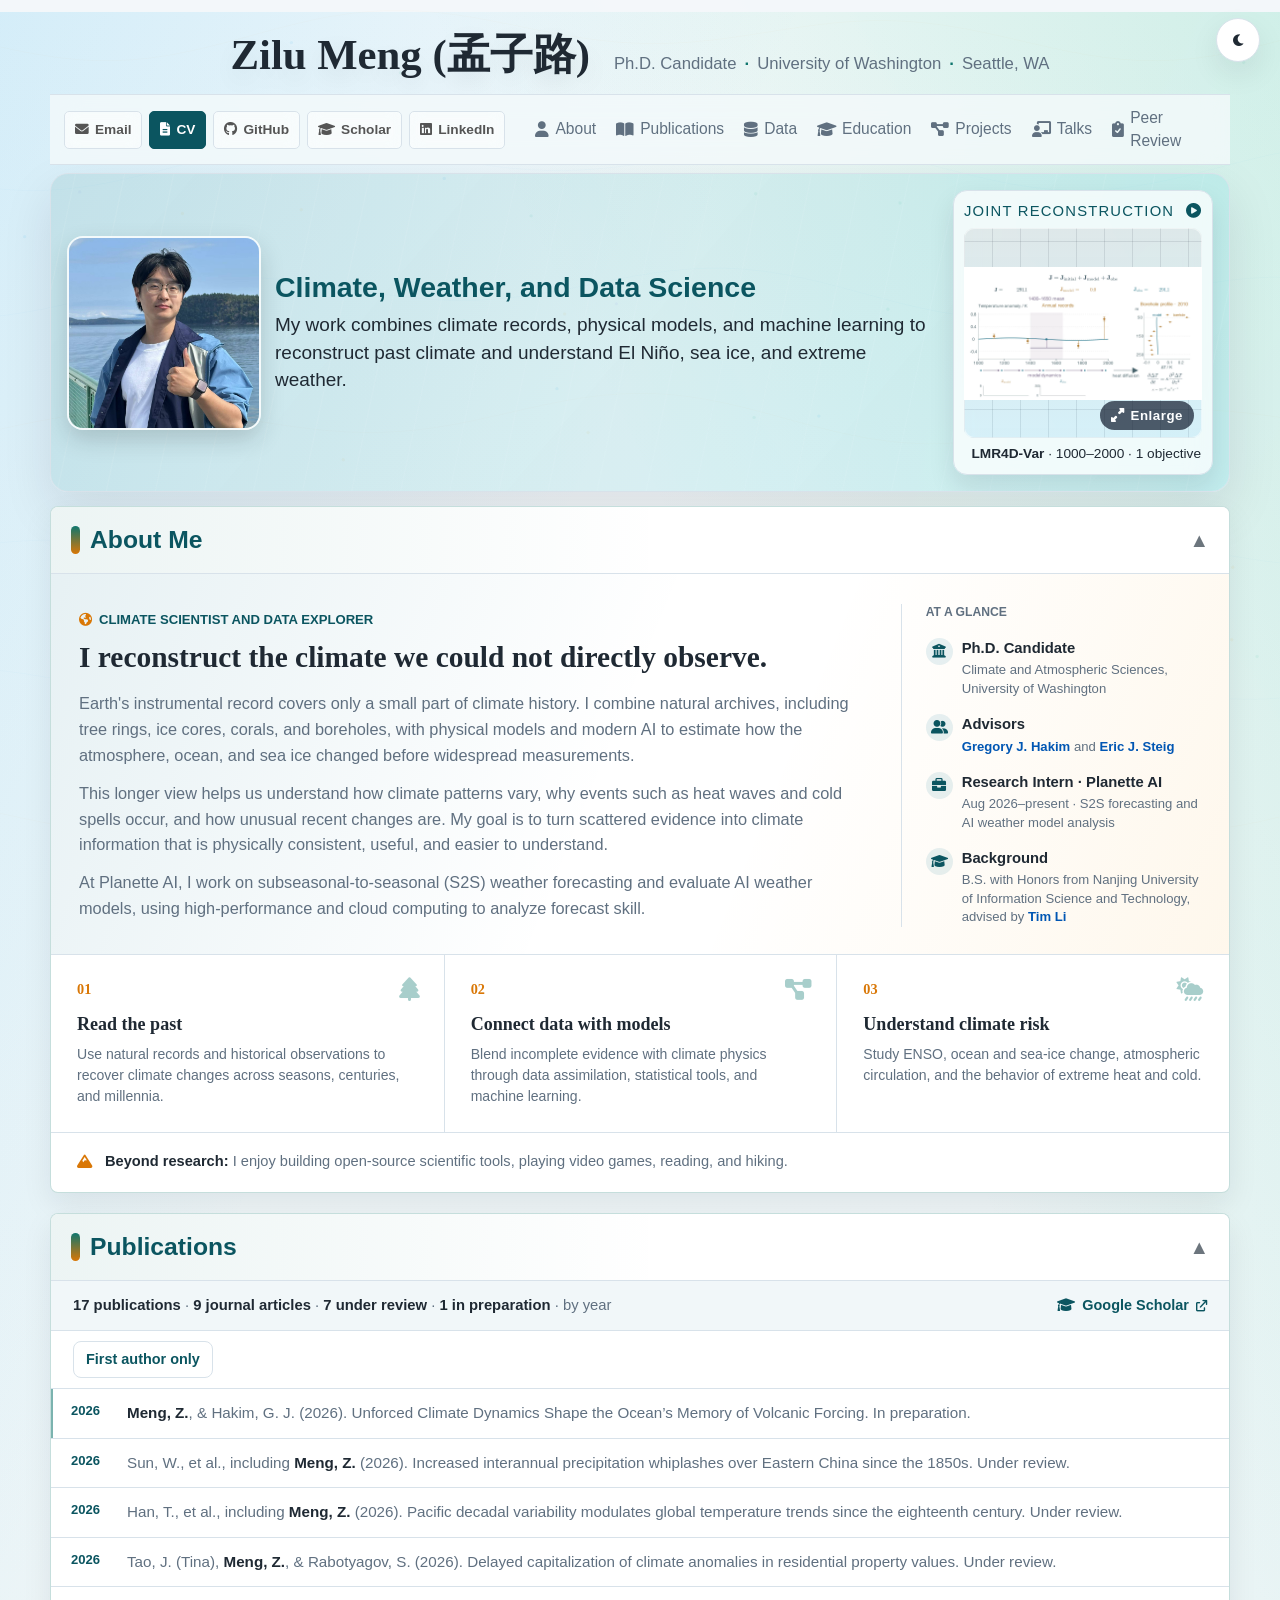
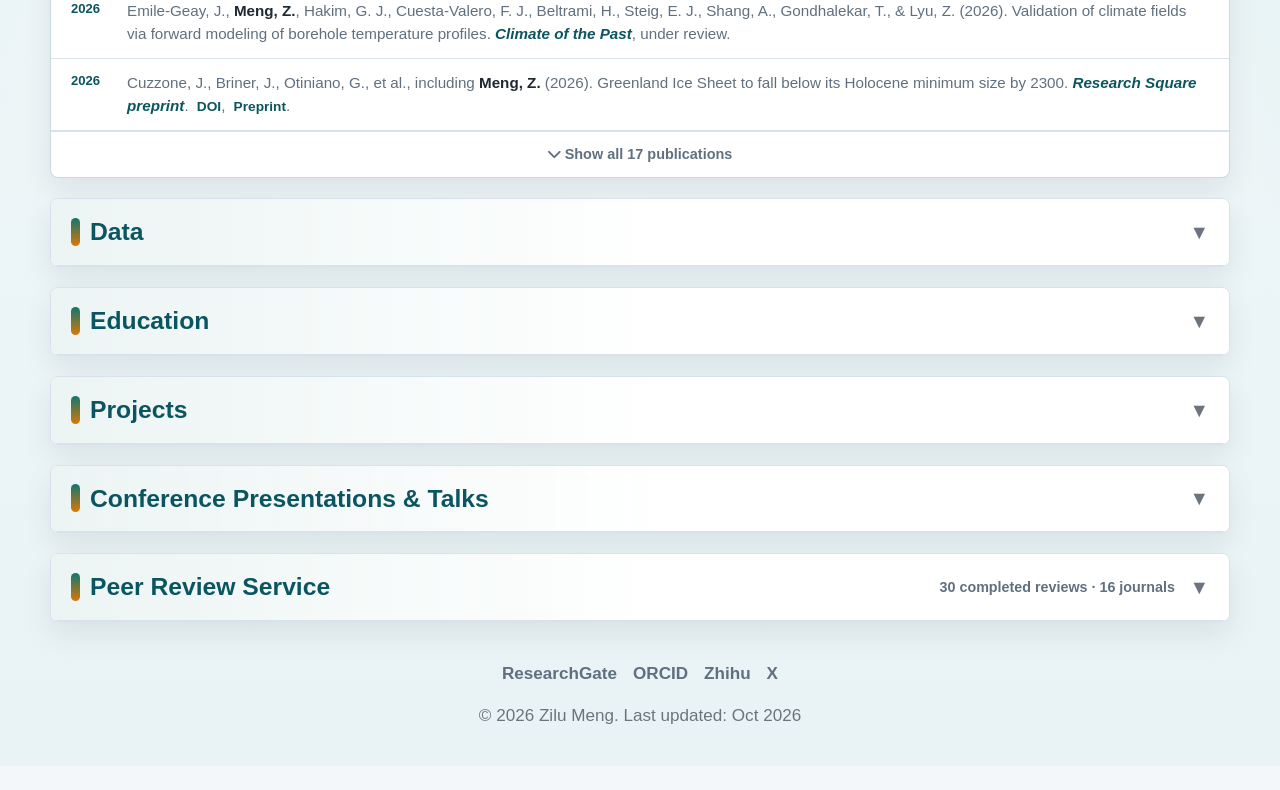
==== index.html @ d65781e4 "Add in-preparation ocean memory and volcanic forcing manuscript" ====
<!DOCTYPE html>
<html lang="en" data-page-node-id="V2KZTPH6d874dynOqmw6Ud">
<head data-page-node-id="Ha9L2BdqgZ7wy5o7xq7tH0">
    <meta charset="UTF-8" data-page-node-id="iaeqriwgFKsBRGsYHyKIXd">
    <meta name="viewport" content="width=device-width, initial-scale=1.0" data-page-node-id="jrIReNfMrRI62LTE4U1o1A">
    <meta id="theme-color" name="theme-color" content="#f3f7fa" data-page-node-id="QRQqtDiKyORQ4v78lxqILS">
    <title>Zilu Meng's Academic Page</title>

    <meta name="description" content="Zilu Meng is a PhD candidate in Climate and Atmospheric Sciences at the University of Washington. His research combines paleoclimate reconstruction, data assimilation, and machine learning to understand ENSO, sea ice, and extreme weather." data-page-node-id="osdu7Cz4sIMdeNFKntygy3">
    <link rel="canonical" href="https://zilum.github.io/" data-page-node-id="EJi84FYg37tNQ669ORExLB">
    <meta property="og:type" content="profile" data-page-node-id="33xuVCNS5uvL4eQyFmJrgT">
    <meta property="og:title" content="Zilu Meng (孟子路) — Climate, Weather, and Data Science" data-page-node-id="1tDIfxk7FUMzilwFTHA860">
    <meta property="og:description" content="PhD candidate at the University of Washington reconstructing past climate with data assimilation and machine learning." data-page-node-id="YlxdSZAeFBqewVpMLz8AY9">
    <meta property="og:image" content="https://zilum.github.io/new_fig.jpg" data-page-node-id="CLnY2XGxioWn0PFmJkWlyB">
    <meta property="og:url" content="https://zilum.github.io/" data-page-node-id="e0K63l0h9A4OYSzj2ggSmA">
    <meta name="twitter:card" content="summary_large_image" data-page-node-id="qjI0AH7uWMQaEyXlMGTm9u">
    <link rel="icon" href="data:image/svg+xml,%3Csvg xmlns='http://www.w3.org/2000/svg' viewBox='0 0 64 64'%3E%3Crect width='64' height='64' rx='14' fill='%230f766e'/%3E%3Ctext x='32' y='42' font-family='Georgia,serif' font-size='28' font-weight='700' fill='%23ffffff' text-anchor='middle'%3EZM%3C/text%3E%3C/svg%3E" data-page-node-id="lLQQEnCln6dXeoAmCrTnhG">

    <!-- Font Awesome (ensure integrity hash is correct if using) -->
    <link rel="stylesheet"
          href="https://cdnjs.cloudflare.com/ajax/libs/font-awesome/6.0.0-beta3/css/all.min.css"
          integrity="sha512-Fo3rlrZj/k7ujTnHg4CGR2D7kSs0v4LLanw2qksYuRlEzO+tcaEPQogQ0KaoGN26/zrn20ImR1DfuLWnOo7aBA==" 
          crossorigin="anonymous" 
          referrerpolicy="no-referrer" data-page-node-id="Mppen21Eho6TpUurPFGT9g" />

    <!-- Google tag (gtag.js) -->
    <script async src="https://www.googletagmanager.com/gtag/js?id=G-VGE6Y107VX"></script>
    <script>
      window.dataLayer = window.dataLayer || [];
      function gtag(){dataLayer.push(arguments);}
      gtag('js', new Date());
      gtag('config', 'G-VGE6Y107VX');
    </script>
    <!-- End of Google tag -->

    <style>
        /* Basic Setup */
        body {
            /* font-family: 'Times New Roman', Times, serif; */ /* Classic academic look */
            font-family: var(--font-body);
            font-size: 19px;
            line-height: 1.45; /* Reduced line height for compactness */
            margin: 0;
            padding: 0;
            background-color: #f8f9fa;
            color: #343a40;
        }
        .container {
            max-width: 1140px; /* Increased container width */
            margin: 30px auto;
            padding: 20px;
        }

        /* Links */
        a {
            color: #0056b3;
            text-decoration: none;
            transition: color 0.2s ease-in-out;
        }
        a:hover {
            color: #007bff;
            text-decoration: underline;
        }

        /* Images */
        img {
            max-width: 100%;
            height: auto;
            border-radius: 8px;
            transition: transform 0.2s ease-in-out;
        }
        img:hover {
            transform: scale(1.02);
        }

        /* Headings */
        h1 {
            text-align: center;
            color: #333;
            margin-bottom: 5px;
            margin-top: 0px;
            /* Updated font-family */
            font-family: 'Times New Roman', KaiTi, '楷体', serif; /* Prioritize Times New Roman, then KaiTi/楷体 for CJK, fallback to serif */
            font-size: 2.5em; /* Increased font size */
            font-weight: bold;
        }
        h3 {
            margin-top: 0;
            color: #0056b3;
        }

        /* Top Navigation Links */
        .nav-links {
            display: flex;
            justify-content: center;
            align-items: center;
            flex-wrap: wrap;
            gap: 1.2em; /* Slightly reduced gap */
            padding: 15px 0;
            margin-bottom: 25px;
            border-bottom: 1px solid #eee;
        }
        .nav-links a {
            color: #555;
            transition: color 0.2s ease-in-out;
        }
         .nav-links a:hover {
            color: #0056b3;
            text-decoration: none;
        }
        .nav-links i {
            margin-right: 0.3em;
        }

        /* Sections and Cards */
        .section {
            background-color: #fff;
            padding: 20px;
            margin-bottom: 20px; /* Kept this spacing for section clarity */
            border-radius: 8px;
            box-shadow: 0 2px 5px rgba(0, 0, 0, 0.08);
        }

        /* Collapsible Details/Summary Styling */
        details {
            background-color: #fff;
            border-radius: 8px;
            box-shadow: 0 2px 5px rgba(0, 0, 0, 0.08);
            margin-bottom: 20px; /* Reduced spacing between details sections */
            border: 1px solid #e9ecef;
        }
        details summary {
            cursor: pointer;
            outline: none;
            padding: 15px 20px;
            font-size: 1.3em;
            font-weight: bold;
            color: #0056b3;
            transition: background-color 0.2s ease-in-out;
            border-bottom: 1px solid #e9ecef;
            list-style: none;
            position: relative;
        }
        details summary:hover {
            background-color: #f8f9fa;
        }
        details summary::-webkit-details-marker {
           display: none;
        }
        details summary::after {
            content: "▼";
            font-size: 0.8em;
            position: absolute;
            right: 20px;
            top: 50%;
            transform: translateY(-50%);
            color: #6c757d;
            transition: transform 0.2s ease-in-out;
        }
        details[open] summary {
             border-bottom: 1px solid #e9ecef;
        }
        details[open] summary::after {
            content: "▲";
            transform: translateY(-50%) rotate(0deg);
        }
        details > *:not(summary) {
             padding: 20px;
        }
         details > *:last-child {
             margin-bottom: 0;
             padding-bottom: 20px;
         }

        /* Specific Layouts */
        /* Publications/Projects List Styling */
        details ol, details ul {
            padding-left: 2em;
        }
        details li {
            margin-bottom: 0.8em; /* Reduced space between list items */
        }

        /* Responsive Adjustments */
        /* Mobile First - Small devices (phones, 600px and down) */
        @media (max-width: 600px) {
            body {
                font-size: 16px;
                line-height: 1.5;
            }
            .container {
                max-width: 95%;
                margin: 15px auto;
                padding: 10px;
            }
            h1 {
                font-size: 1.6em;
                margin-bottom: 10px;
            }
            .nav-links {
                gap: 0.8em;
                padding: 10px 0;
                margin-bottom: 15px;
            }
            .nav-links a {
                font-size: 0.9em;
                padding: 8px 12px;
                border-radius: 20px;
                background-color: rgba(0, 86, 179, 0.1);
                transition: all 0.2s ease-in-out;
            }
            .nav-links a:hover {
                background-color: rgba(0, 86, 179, 0.2);
                transform: translateY(-1px);
            }
            details summary {
                font-size: 1.1em;
                padding: 12px 15px;
            }
            details summary::after {
                right: 15px;
            }
            details > *:not(summary) {
                padding: 15px;
            }
            .section {
                padding: 15px;
                margin-bottom: 15px;
            }
            /* Mobile-friendly lists */
            details ol, details ul {
                padding-left: 1.2em;
            }
            details li {
                margin-bottom: 1em;
                line-height: 1.6;
            }
        }

        /* Tablet devices (601px to 768px) */
        @media (min-width: 601px) and (max-width: 768px) {
            .container {
                max-width: 90%;
                padding: 15px;
            }
            h1 {
                font-size: 1.72em;
                max-width: calc(100% - 70px);
                margin-left: auto;
                margin-right: auto;
            }
            details summary {
                font-size: 1.2em;
            }
        }

        /* Large tablets and small desktops (769px to 1024px) */
        @media (min-width: 769px) and (max-width: 1024px) {
            .container {
                max-width: 85%;
            }
            .about-me-content img {
                width: 240px;
                height: 240px;
            }
        }

        /* Touch device improvements */
        @media (hover: none) and (pointer: coarse) {
            details summary {
                padding: 18px 20px;
                font-size: 1.15em;
            }
            .nav-links a {
                padding: 12px 16px;
                min-height: 44px; /* Apple's recommended touch target size */
                display: flex;
                align-items: center;
                justify-content: center;
            }
        }

        /* High DPI displays */
        @media (-webkit-min-device-pixel-ratio: 2), (min-resolution: 192dpi) {
            img {
                image-rendering: -webkit-optimize-contrast;
                image-rendering: crisp-edges;
            }
        }

        :root {
            --bg: #f5f9fb;
            --bg-2: #e9f3f5;
            --surface: #ffffff;
            --surface-soft: rgba(255, 255, 255, 0.72);
            --text: #1f2933;
            --muted: #607080;
            --accent: #0f766e;
            --accent-2: #0b5560;
            --accent-warm: #d97706;
            --border: #d8e2ea;
            --shadow: 0 12px 30px rgba(15, 23, 42, 0.08);
            --shadow-soft: 0 20px 50px rgba(15, 23, 42, 0.1);
            --font-heading: "Iowan Old Style", "Palatino Linotype", Palatino, "Songti SC", STSong, Georgia, serif;
            --font-body: -apple-system, BlinkMacSystemFont, "Segoe UI", Roboto, "PingFang SC", "Microsoft YaHei", Helvetica, Arial, sans-serif;
        }

        html {
            background: #f3f7fa;
            color-scheme: light;
        }

        html.dark {
            background: #0f172a;
            color-scheme: dark;
        }

        body.dark {
            --bg: #0f172a;
            --bg-2: #1e293b;
            --surface: #111827;
            --surface-soft: rgba(17, 24, 39, 0.7);
            --text: #e2e8f0;
            --muted: #9ca3af;
            --accent: #34d399;
            --accent-2: #10b981;
            --accent-warm: #fbbf24;
            --border: #334155;
            --shadow: 0 12px 30px rgba(0, 0, 0, 0.35);
            --shadow-soft: 0 22px 60px rgba(0, 0, 0, 0.42);
        }

        body {
            color: var(--text);
            background:
                linear-gradient(115deg, rgba(14, 165, 233, 0.14), transparent 34%),
                linear-gradient(245deg, rgba(16, 185, 129, 0.16), transparent 36%),
                linear-gradient(180deg, var(--bg), var(--bg-2));
            min-height: 100vh;
        }

        body::before {
            content: "";
            position: fixed;
            inset: 0;
            pointer-events: none;
            z-index: 0;
            background:
                linear-gradient(120deg, transparent 0 35%, rgba(34, 211, 238, 0.12) 42%, transparent 50% 100%),
                linear-gradient(240deg, transparent 0 48%, rgba(245, 158, 11, 0.1) 54%, transparent 62% 100%);
            background-size: 180% 180%, 220% 220%;
            animation: auroraSweep 42s ease-in-out infinite alternate;
            mix-blend-mode: screen;
            opacity: 0.55;
        }

        .cursor-spotlight {
            display: none; /* dialed back: too many simultaneous motion effects */
            position: fixed;
            left: 0;
            top: 0;
            width: 360px;
            height: 360px;
            border-radius: 50%;
            pointer-events: none;
            z-index: 0;
            opacity: 0;
            transform: translate3d(-50%, -50%, 0);
            background:
                radial-gradient(circle, rgba(34, 211, 238, 0.22), rgba(16, 185, 129, 0.12) 32%, transparent 68%);
            filter: blur(4px);
            mix-blend-mode: screen;
            transition: opacity 0.25s ease;
        }

        .climate-canvas {
            position: fixed;
            inset: 0;
            width: 100%;
            height: 100%;
            pointer-events: none;
            z-index: 0;
            opacity: 0.16;
        }

        .container {
            position: relative;
            z-index: 1;
            max-width: 1180px;
            margin: 12px auto 24px;
            padding: 12px 20px 20px;
        }

        #progress-bar {
            position: fixed;
            top: 0;
            left: 0;
            height: 4px;
            width: 0;
            background: linear-gradient(90deg, var(--accent), #22d3ee);
            z-index: 9999;
            transition: width 0.08s linear;
        }

        .theme-toggle,
        .back-to-top {
            position: fixed;
            right: 20px;
            width: 44px;
            height: 44px;
            border-radius: 999px;
            border: 1px solid var(--border);
            background: var(--surface);
            color: var(--text);
            box-shadow: var(--shadow);
            cursor: pointer;
            z-index: 1200;
            transition: transform 0.18s ease, border-color 0.18s ease, background 0.18s ease;
        }

        .theme-toggle:hover,
        .back-to-top:hover {
            transform: translateY(-2px);
            border-color: rgba(15, 118, 110, 0.42);
        }

        .theme-toggle {
            top: 18px;
        }

        .back-to-top {
            bottom: 24px;
            opacity: 0;
            visibility: hidden;
            transform: translateY(8px);
            transition: opacity 0.2s ease, transform 0.2s ease, visibility 0.2s ease;
        }

        .back-to-top.visible {
            opacity: 1;
            visibility: visible;
            transform: translateY(0);
        }

        .hero {
            position: relative;
            overflow: hidden;
            background:
                linear-gradient(130deg, rgba(15, 118, 110, 0.11), rgba(34, 211, 238, 0.13)),
                repeating-linear-gradient(102deg, transparent 0 23px, rgba(255, 255, 255, 0.16) 24px, transparent 25px 48px);
            border: 1px solid var(--border);
            border-radius: 18px;
            box-shadow: var(--shadow-soft);
            padding: 16px;
            margin: 8px 0 14px;
            display: grid;
            grid-template-columns: 190px minmax(0, 1fr) 260px;
            gap: 18px;
            align-items: center;
        }

        .hero::before {
            display: none; /* dialed back: redundant with climate-canvas contour lines */
            content: "";
            position: absolute;
            inset: -30% -10%;
            background:
                repeating-linear-gradient(8deg, transparent 0 34px, rgba(15, 118, 110, 0.1) 35px, transparent 37px 70px),
                repeating-linear-gradient(96deg, transparent 0 38px, rgba(245, 158, 11, 0.12) 39px, transparent 41px 82px);
            transform: translateX(-18px);
            animation: climateFieldDrift 18s linear infinite;
            z-index: -1;
        }

        .hero::after {
            display: none; /* dialed back: repeating light-sweep was distracting */
            content: "";
            position: absolute;
            inset: 0;
            background: linear-gradient(115deg, transparent 0 42%, rgba(255, 255, 255, 0.26) 48%, transparent 56% 100%);
            transform: translateX(-120%);
            animation: heroScan 8s ease-in-out infinite;
            pointer-events: none;
        }

        .data-rain {
            position: absolute;
            inset: 0;
            pointer-events: none;
            overflow: hidden;
            z-index: 0;
        }

        .data-rain span {
            position: absolute;
            left: var(--x);
            top: 105%;
            color: rgba(34, 211, 238, 0.34);
            font-family: "Courier New", monospace;
            font-size: 0.72em;
            letter-spacing: 0.08em;
            transform: rotate(-16deg);
            animation: dataRise var(--speed) linear infinite;
            animation-delay: var(--delay);
            white-space: nowrap;
        }

        body.dark .data-rain span {
            color: rgba(52, 211, 153, 0.3);
        }

        .hero > img,
        .hero > div:not(.data-rain),
        .hero > aside {
            position: relative;
            z-index: 1;
        }

        .hero-photo {
            width: 190px;
            height: 190px;
            border-radius: 16px;
            object-fit: cover;
            border: 2px solid rgba(255, 255, 255, 0.8);
            box-shadow: 0 10px 24px rgba(0, 0, 0, 0.16);
        }

        .hero h2 {
            margin: 0 0 7px;
            color: var(--accent-2);
            font-size: 1.5em;
            line-height: 1.15;
        }

        .hero p {
            margin: 0;
            color: var(--text);
        }

        .identity-strip {
            display: flex;
            justify-content: center;
            align-items: center;
            flex-wrap: wrap;
            gap: 8px;
            margin: 4px 0 8px;
            color: var(--muted);
            font-size: 0.88em;
        }

        .identity-strip span {
            display: inline-flex;
            align-items: center;
            gap: 8px;
        }

        .identity-strip span + span::before {
            content: "·";
            color: var(--accent);
            font-weight: 700;
        }

        .field-panel {
            box-sizing: border-box;
            width: 100%;
            border: 1px solid var(--border);
            border-radius: 14px;
            background: rgba(255, 255, 255, 0.74);
            box-shadow: 0 12px 26px rgba(15, 23, 42, 0.1);
            padding: 10px;
            backdrop-filter: blur(12px);
            transform-style: preserve-3d;
            transition: transform 0.22s ease, box-shadow 0.22s ease, border-color 0.22s ease;
        }

        .field-panel:hover {
            transform: translateY(-4px);
            border-color: rgba(34, 211, 238, 0.42);
            box-shadow: 0 22px 44px rgba(15, 23, 42, 0.18);
        }

        body.dark .field-panel {
            background: rgba(17, 24, 39, 0.76);
        }

        .field-title {
            display: flex;
            justify-content: space-between;
            align-items: center;
            color: var(--accent-2);
            font-size: 0.78em;
            letter-spacing: 0.08em;
            text-transform: uppercase;
            margin-bottom: 6px;
        }

        .field-map {
            position: relative;
            height: 210px;
            overflow: hidden;
            border-radius: 10px;
            background:
                linear-gradient(180deg, rgba(15, 23, 42, 0.08), rgba(14, 165, 233, 0.12)),
                repeating-linear-gradient(0deg, rgba(15, 23, 42, 0.1) 0 1px, transparent 1px 28px),
                repeating-linear-gradient(90deg, rgba(15, 23, 42, 0.1) 0 1px, transparent 1px 28px);
            display: grid;
            place-items: center;
            box-shadow: inset 0 0 0 1px rgba(255, 255, 255, 0.5);
        }

        .temperature-chart,
        .field-video {
            width: 100%;
            height: 100%;
            display: block;
            object-fit: contain;
        }

        .temperature-chart:hover {
            transform: none;
        }

        .field-video:hover {
            transform: none;
        }

        .field-video {
            cursor: zoom-in;
        }

        .field-expand {
            position: absolute;
            right: 8px;
            bottom: 8px;
            display: inline-flex;
            align-items: center;
            gap: 6px;
            padding: 5px 11px;
            border: 0;
            border-radius: 999px;
            background: rgba(15, 23, 42, 0.74);
            color: #fff;
            font: inherit;
            font-size: 0.7em;
            font-weight: 700;
            letter-spacing: 0.04em;
            cursor: pointer;
            opacity: 0.94;
            transition: background 0.18s ease, transform 0.18s ease;
        }

        .field-expand:hover {
            background: var(--accent-2);
            transform: translateY(-1px);
        }

        .video-modal {
            position: fixed;
            inset: 0;
            z-index: 10000;
            display: flex;
            align-items: center;
            justify-content: center;
            padding: clamp(12px, 3vw, 28px);
        }

        .video-modal[hidden] {
            display: none;
        }

        .video-modal-backdrop {
            position: absolute;
            inset: 0;
            background: rgba(15, 23, 42, 0.78);
            backdrop-filter: blur(5px);
        }

        .video-modal-frame {
            position: relative;
            z-index: 1;
            width: min(94vw, 1040px);
        }

        .video-modal-player {
            display: block;
            width: 100%;
            height: auto;
            max-height: 78vh;
            border-radius: 14px;
            background: #000;
            box-shadow: 0 30px 70px rgba(0, 0, 0, 0.5);
        }

        .video-modal-caption {
            margin: 12px 0 0 !important;
            color: #e5e7eb;
            font-size: 0.82em;
            text-align: center;
        }

        .video-modal-caption strong {
            color: #fff;
        }

        .video-modal-close {
            position: absolute;
            top: -16px;
            right: -16px;
            width: 38px;
            height: 38px;
            display: inline-flex;
            align-items: center;
            justify-content: center;
            border: 0;
            border-radius: 50%;
            background: var(--accent-2);
            color: #fff;
            font-size: 1em;
            cursor: pointer;
            box-shadow: 0 10px 22px rgba(0, 0, 0, 0.35);
        }

        .video-modal-close:hover {
            background: var(--accent);
        }

        body.modal-open {
            overflow: hidden;
        }

        .field-caption {
            margin: 6px 1px 0 !important;
            text-align: right;
            font-size: 0.72em;
            color: var(--muted);
        }

        .field-caption strong {
            color: var(--text);
        }

        .tilt-ready {
            will-change: transform;
        }

        .section,
        details {
            background-color: var(--surface);
            border-color: var(--border);
            box-shadow: var(--shadow);
        }

        .section {
            border: 1px solid var(--border);
        }

        details summary,
        h3 {
            color: var(--accent-2);
        }

        details summary,
        details[open] summary {
            border-bottom-color: var(--border);
        }

        h1 {
            color: var(--text);
            font-family: var(--font-heading);
            font-size: 2.25em;
            font-weight: 600;
            letter-spacing: 0;
            text-shadow: 0 10px 24px rgba(15, 23, 42, 0.08);
        }

        details {
            overflow: hidden;
            transition: border-color 0.2s ease, box-shadow 0.2s ease;
        }

        details[open] {
            border-color: rgba(15, 118, 110, 0.24);
        }

        details summary {
            display: flex;
            align-items: center;
            gap: 10px;
            background:
                linear-gradient(90deg, rgba(15, 118, 110, 0.08), transparent 52%),
                var(--surface);
        }

        details summary::before {
            content: "";
            width: 9px;
            height: 28px;
            border-radius: 999px;
            background: linear-gradient(180deg, var(--accent), var(--accent-warm));
            flex: 0 0 auto;
        }

        details summary:hover {
            background:
                linear-gradient(90deg, rgba(15, 118, 110, 0.12), transparent 58%),
                var(--surface);
        }

        body.dark h1 {
            color: #e5e7eb;
        }

        body.dark .nav-links {
            border-bottom-color: var(--border);
        }

        body.dark .nav-links a {
            color: #d1d5db;
        }

        body.dark .nav-links a:hover {
            color: var(--accent);
        }

        .nav-links {
            gap: 7px;
            padding: 2px 0 7px;
            border-bottom: 0;
        }

        .nav-links a {
            display: inline-flex;
            align-items: center;
            justify-content: center;
            gap: 6px;
            width: auto;
            height: 36px;
            min-height: 36px;
            padding: 0 10px;
            border: 1px solid var(--border);
            border-radius: 5px;
            background: rgba(255, 255, 255, 0.42);
            backdrop-filter: blur(8px);
            font-size: 0.72em;
            font-weight: 800;
        }

        .nav-links i {
            margin: 0;
        }

        .nav-links .cv-link {
            color: #fff;
            border-color: var(--accent-2);
            background: var(--accent-2);
        }

        .nav-links .cv-link:hover {
            color: #fff;
            border-color: var(--accent);
            background: var(--accent);
        }

        .nav-links a:hover {
            border-color: rgba(15, 118, 110, 0.24);
            background: rgba(255, 255, 255, 0.7);
            transform: translateY(-2px);
        }

        body.dark .nav-links a {
            background: rgba(17, 24, 39, 0.42);
        }

        body.dark .nav-links a:hover {
            background: rgba(17, 24, 39, 0.76);
        }

        body.dark .nav-links .cv-link,
        body.dark .nav-links .cv-link:hover {
            color: #07151b;
            background: var(--accent);
        }

        .footer-links {
            display: flex;
            justify-content: center;
            flex-wrap: wrap;
            gap: 6px 16px;
            margin-bottom: 8px;
        }

        .footer-links a {
            color: var(--muted);
            font-weight: 700;
        }

        .footer-links a:hover {
            color: var(--accent-2);
        }

        .section-nav {
            position: sticky;
            top: 0;
            z-index: 900;
            display: flex;
            justify-content: center;
            gap: 16px;
            flex-wrap: wrap;
            width: 100%;
            max-width: none;
            margin: 0 auto 8px;
            padding: 6px 0;
            border-top: 1px solid var(--border);
            border-bottom: 1px solid var(--border);
            background: rgba(243, 249, 250, 0.82);
            backdrop-filter: blur(14px);
        }

        body.dark .section-nav {
            background: rgba(17, 24, 39, 0.72);
        }

        .section-nav a {
            display: inline-flex;
            align-items: center;
            gap: 6px;
            padding: 5px 2px;
            border-radius: 0;
            color: var(--muted);
            font-size: 0.82em;
            text-decoration: none;
            transition: color 0.18s ease, background 0.18s ease, transform 0.18s ease;
        }

        .section-nav a:hover {
            color: var(--accent-2);
            background: transparent;
            text-decoration: none;
        }

        .profile-header {
            margin-bottom: 8px;
        }

        .profile-primary {
            display: flex;
            align-items: baseline;
            justify-content: center;
            gap: 24px;
            margin-bottom: 8px;
        }

        .profile-primary h1,
        .profile-primary .identity-strip {
            margin: 0;
        }

        .profile-primary h1 {
            white-space: nowrap;
        }

        .profile-actions {
            position: sticky;
            top: 0;
            z-index: 900;
            display: flex;
            align-items: center;
            justify-content: center;
            gap: 28px;
            width: 100%;
            box-sizing: border-box;
            padding: 7px 14px;
            border-top: 1px solid var(--border);
            border-bottom: 1px solid var(--border);
            background: rgba(243, 249, 250, 0.82);
            backdrop-filter: blur(14px);
        }

        body.dark .profile-actions {
            background: rgba(17, 24, 39, 0.82);
        }

        .profile-actions .nav-links {
            flex-wrap: nowrap;
            margin: 0;
            padding: 0;
        }

        .profile-actions .section-nav {
            position: static;
            width: auto;
            margin: 0;
            padding: 0;
            border: 0;
            background: transparent;
            backdrop-filter: none;
            flex-wrap: nowrap;
        }

        .publication-section {
            padding: 0 !important;
            border: 0;
            box-shadow: none;
            background: transparent;
        }

        .pub-overview {
            display: flex;
            align-items: center;
            justify-content: space-between;
            gap: 18px;
            padding: 14px 22px;
            border-bottom: 1px solid var(--border);
            background: rgba(14, 116, 144, 0.055);
        }

        .pub-overview p {
            margin: 0;
            color: var(--muted);
            font-size: 0.78em;
        }

        .pub-overview p strong {
            color: var(--text);
        }

        .pub-filter-bar {
            padding: 10px 22px;
            border-bottom: 1px solid var(--border);
        }

        .pub-author-filter {
            padding: 7px 12px;
            border: 1px solid var(--border);
            border-radius: 8px;
            background: transparent;
            color: var(--accent-2);
            font: inherit;
            font-size: 0.76em;
            font-weight: 700;
            cursor: pointer;
        }

        .pub-author-filter:hover,
        .pub-author-filter[aria-pressed="true"] {
            background: rgba(15, 118, 110, 0.1);
            border-color: var(--accent-2);
        }

        .pub-scholar-link {
            display: inline-flex;
            align-items: center;
            gap: 7px;
            flex: 0 0 auto;
            color: var(--accent-2);
            font-size: 0.76em;
            font-weight: 800;
            text-decoration: none;
            transition: color 0.18s ease, transform 0.18s ease;
        }

        .pub-scholar-link:hover {
            color: var(--accent);
            transform: translateY(-1px);
        }

        .pub-scholar-link .fa-arrow-up-right-from-square {
            font-size: 0.78em;
        }

        #publications ol {
            list-style: none;
            margin: 0;
            padding: 0;
        }

        #publications ol li {
            position: relative;
            margin: 0;
            padding: 13px 20px 13px 76px;
            border-bottom: 1px solid var(--border);
            color: var(--muted);
            font-size: 0.8em;
            line-height: 1.48;
            transition: background 0.18s ease, border-color 0.18s ease;
        }

        #publications ol li:last-child {
            border-bottom: 0;
        }

        #publications ol li:hover {
            background: linear-gradient(90deg, rgba(15, 118, 110, 0.07), transparent 72%);
        }

        #publications ol li::before {
            content: attr(data-year);
            position: absolute;
            left: 20px;
            top: 15px;
            color: var(--accent-2);
            font-size: 0.86em;
            font-weight: 800;
            line-height: 1;
        }

        #publications ol li.first-author {
            box-shadow: inset 2px 0 0 rgba(15, 118, 110, 0.55);
        }

        #publications ol li strong {
            color: var(--text);
        }

        #publications ol li em {
            color: var(--accent-2);
            font-weight: 700;
        }

        .pub-resource {
            display: inline;
            margin-left: 4px;
            padding: 0;
            border: 0;
            color: var(--accent-2);
            background: transparent;
            font-size: 0.9em;
            font-weight: 700;
            text-decoration: none;
        }

        .pub-resource:hover {
            text-decoration: underline;
        }

        .pub-video-card {
            display: flex;
            align-items: center;
            gap: 12px;
            margin: 9px 0 2px;
            padding: 10px 14px;
            border: 1px solid var(--border);
            border-radius: 12px;
            background: rgba(15, 118, 110, 0.06);
            color: var(--text);
            text-decoration: none;
            transition: background 0.18s ease, border-color 0.18s ease, transform 0.18s ease;
        }

        .pub-video-card:hover {
            background: rgba(15, 118, 110, 0.13);
            border-color: var(--accent-2);
            transform: translateY(-1px);
        }

        .pub-video-card .pub-video-icon {
            display: inline-flex;
            align-items: center;
            justify-content: center;
            flex: 0 0 auto;
            width: 30px;
            height: 30px;
            border-radius: 50%;
            background: var(--accent-2);
            color: #fff;
            font-size: 1.05em;
        }

        .pub-video-body {
            display: flex;
            flex-direction: column;
            gap: 3px;
            min-width: 0;
        }

        .pub-video-title {
            color: var(--accent-2);
            font-size: 0.88em;
            font-weight: 800;
        }

        .pub-video-desc {
            color: var(--muted);
            font-size: 0.8em;
            line-height: 1.42;
        }

        .pub-video-card .fa-arrow-up-right-from-square {
            margin-left: auto;
            flex: 0 0 auto;
            color: var(--muted);
            font-size: 0.8em;
        }

        .pub-article-card {
            display: flex;
            align-items: center;
            gap: 12px;
            margin: 9px 0 2px;
            padding: 10px 14px;
            border: 1px solid var(--border);
            border-radius: 12px;
            background: rgba(180, 97, 34, 0.06);
            color: var(--text);
            text-decoration: none;
            transition: background 0.18s ease, border-color 0.18s ease, transform 0.18s ease;
        }

        .pub-article-card:hover {
            background: rgba(180, 97, 34, 0.13);
            border-color: #b46122;
            transform: translateY(-1px);
        }

        .pub-article-card .pub-article-icon {
            display: inline-flex;
            align-items: center;
            justify-content: center;
            flex: 0 0 auto;
            width: 30px;
            height: 30px;
            border-radius: 50%;
            background: #b46122;
            color: #fff;
            font-size: 1.05em;
        }

        .pub-article-body {
            display: flex;
            flex-direction: column;
gap: 3px;
            min-width: 0;
        }

        .pub-article-title {
            color: #b46122;
            font-size: 0.88em;
            font-weight: 800;
        }

        .pub-article-desc {
            color: var(--muted);
            font-size: 0.8em;
            line-height: 1.42;
        }

        .pub-article-card .fa-arrow-up-right-from-square {
            margin-left: auto;
            flex: 0 0 auto;
            color: var(--muted);
            font-size: 0.8em;
        }

        .pub-toggle {
            display: block;
            width: 100%;
            padding: 12px 20px;
            border: 0;
            border-top: 1px solid var(--border);
            background: transparent;
            color: var(--muted);
            font: inherit;
            font-size: 0.76em;
            font-weight: 800;
            cursor: pointer;
        }

        .pub-toggle:hover {
            color: var(--accent-2);
            background: rgba(15, 118, 110, 0.045);
        }

        .hidden-pub {
            display: none;
        }

        .about-section {
            padding: 0 !important;
            border: 0;
            box-shadow: none;
            background: transparent;
        }

        .about-lead {
            display: grid;
            grid-template-columns: minmax(0, 1.45fr) minmax(260px, 0.55fr);
            gap: 30px;
            padding: 30px 28px 27px;
            background:
                linear-gradient(112deg, rgba(14, 116, 144, 0.1), transparent 48%),
                linear-gradient(292deg, rgba(245, 158, 11, 0.08), transparent 40%);
        }

        .about-kicker {
            display: inline-flex;
            align-items: center;
            gap: 7px;
            margin-bottom: 11px;
            color: var(--accent-2);
            font-size: 0.69em;
            font-weight: 900;
            text-transform: uppercase;
        }

        .about-kicker i {
            color: var(--accent-warm);
        }

        .about-headline {
            max-width: 760px;
            margin: 0 0 15px;
            color: var(--text);
            font-family: var(--font-heading);
            font-size: 1.55em;
            line-height: 1.22;
        }

        .about-story p {
            margin: 0 0 12px;
            color: var(--muted);
            font-size: 0.86em;
            line-height: 1.58;
        }

        .about-story p:last-child {
            margin-bottom: 0;
        }

        .about-current {
            display: grid;
            align-content: center;
            gap: 16px;
            padding-left: 24px;
            border-left: 1px solid var(--border);
        }

        .about-current-label {
            grid-column: 1 / -1;
            color: var(--muted);
            font-size: 0.64em;
            font-weight: 900;
            text-transform: uppercase;
        }

        .about-current-item {
            display: grid;
            grid-template-columns: 27px minmax(0, 1fr);
            gap: 9px;
            align-items: start;
        }

        .about-current-item > i {
            display: grid;
            place-items: center;
            width: 27px;
            height: 27px;
            border-radius: 50%;
            color: var(--accent-2);
            background: rgba(14, 116, 144, 0.1);
            font-size: 0.72em;
        }

        .about-current-item strong {
            display: block;
            margin-bottom: 2px;
            color: var(--text);
            font-size: 0.78em;
        }

        .about-current-item span {
            display: block;
            color: var(--muted);
            font-size: 0.69em;
            line-height: 1.4;
        }

        .about-current-item a {
            font-weight: 800;
        }

        .about-lens {
            display: grid;
            grid-template-columns: repeat(3, minmax(0, 1fr));
            border-top: 1px solid var(--border);
            border-bottom: 1px solid var(--border);
        }

        .about-lens-item {
            position: relative;
            padding: 24px 26px 25px;
        }

        .about-lens-item + .about-lens-item {
            border-left: 1px solid var(--border);
        }

        .about-lens-number {
            display: block;
            margin-bottom: 12px;
            color: var(--accent-warm);
            font-family: var(--font-heading);
            font-size: 0.75em;
            font-weight: 900;
        }

        .about-lens-item i {
            position: absolute;
            top: 23px;
            right: 24px;
            color: color-mix(in srgb, var(--accent) 36%, transparent);
            font-size: 1.25em;
        }

        .about-lens-item strong {
            display: block;
            margin-bottom: 7px;
            color: var(--text);
            font-family: var(--font-heading);
            font-size: 0.95em;
        }

        .about-lens-item p {
            margin: 0;
            color: var(--muted);
            font-size: 0.74em;
            line-height: 1.48;
        }

        .about-personal {
            display: flex;
            gap: 13px;
            align-items: center;
            padding: 18px 26px 20px;
            color: var(--muted);
            font-size: 0.77em;
        }

        .about-personal i {
            color: var(--accent-warm);
            font-size: 1.05em;
        }

        .about-personal strong {
            color: var(--text);
        }

        .about-personal p {
            margin: 0;
        }

        .education-section {
            padding: 0 !important;
            border: 0;
            box-shadow: none;
            background: transparent;
        }

        .education-intro {
            display: flex;
            justify-content: space-between;
            gap: 24px;
            align-items: center;
            padding: 24px 26px;
            border-bottom: 1px solid var(--border);
            background:
                linear-gradient(105deg, rgba(75, 46, 131, 0.1), transparent 48%),
                linear-gradient(285deg, rgba(14, 116, 144, 0.08), transparent 42%);
        }

        .education-intro h3 {
            margin: 0 0 5px;
            color: var(--text);
            font-size: 1.18em;
        }

        .education-intro p {
            max-width: 690px;
            margin: 0;
            color: var(--muted);
            font-size: 0.84em;
        }

        .education-range {
            flex: 0 0 auto;
            display: inline-flex;
            align-items: center;
            gap: 8px;
            color: var(--accent-2);
            font-family: var(--font-heading);
            font-size: 0.88em;
            font-weight: 800;
            white-space: nowrap;
        }

        .education-range i {
            color: var(--accent-warm);
        }

        .education-timeline {
            padding: 8px 26px 20px;
        }

        .education-entry {
            --school-color: #4b2e83;
            --school-accent: #b7a57a;
            position: relative;
            display: grid;
            grid-template-columns: 112px minmax(0, 1fr);
            gap: 26px;
            padding: 25px 0 30px;
        }

        .education-entry + .education-entry {
            border-top: 1px solid var(--border);
        }

        .education-entry.nuist {
            --school-color: #075985;
            --school-accent: #14b8a6;
        }

        .education-rail {
            position: relative;
            display: flex;
            flex-direction: column;
            align-items: center;
            gap: 10px;
        }

        .education-entry:not(:last-child) .education-rail::after {
            content: "";
            position: absolute;
            top: 86px;
            bottom: -41px;
            left: 50%;
            width: 2px;
            background: linear-gradient(var(--school-color), var(--school-accent), transparent);
            transform: translateX(-50%);
        }

        .education-mark {
            position: relative;
            z-index: 1;
            display: grid;
            place-items: center;
            width: 74px;
            height: 74px;
            border: 2px solid color-mix(in srgb, var(--school-accent) 58%, #fff);
            border-radius: 8px;
            color: #fff;
            background: var(--school-color);
            box-shadow: 0 10px 22px color-mix(in srgb, var(--school-color) 24%, transparent);
            font-family: var(--font-heading);
            font-size: 2em;
            font-weight: 900;
            letter-spacing: 0;
        }

        .education-entry.nuist .education-mark {
            font-family: Tahoma, Geneva, Verdana, sans-serif;
            font-size: 0.78em;
        }

        .education-period {
            color: var(--muted);
            font-size: 0.69em;
            font-weight: 800;
            line-height: 1.35;
            text-align: center;
        }

        .education-body {
            min-width: 0;
        }

        .education-heading {
            display: flex;
            justify-content: space-between;
            gap: 18px;
            align-items: flex-start;
            margin-bottom: 18px;
        }

        .education-degree {
            margin: 0 0 5px;
            color: var(--text);
            font-family: var(--font-heading);
            font-size: 1.18em;
            line-height: 1.25;
        }

        .education-institution {
            margin: 0 0 6px;
            color: var(--school-color);
            font-size: 0.88em;
            font-weight: 800;
        }

        body.dark .education-institution {
            color: color-mix(in srgb, var(--school-accent) 72%, #fff);
        }

        .education-location {
            margin: 0;
            color: var(--muted);
            font-size: 0.73em;
        }

        .education-location i {
            width: 16px;
            color: var(--school-accent);
        }

        .education-status {
            flex: 0 0 auto;
            display: inline-flex;
            align-items: center;
            gap: 6px;
            padding: 6px 9px;
            border-radius: 999px;
            color: var(--school-color);
            background: color-mix(in srgb, var(--school-color) 9%, transparent);
            font-size: 0.69em;
            font-weight: 900;
        }

        body.dark .education-status {
            color: color-mix(in srgb, var(--school-accent) 76%, #fff);
        }

        .education-details {
            display: grid;
            grid-template-columns: repeat(2, minmax(0, 1fr));
            gap: 15px 26px;
        }

        .education-detail {
            display: grid;
            grid-template-columns: 24px minmax(0, 1fr);
            gap: 9px;
            align-items: start;
            padding-top: 12px;
            border-top: 1px solid var(--border);
        }

        .education-detail.wide {
            grid-column: 1 / -1;
        }

        .education-detail > i {
            padding-top: 3px;
            color: var(--school-accent);
            font-size: 0.88em;
            text-align: center;
        }

        .education-detail-label {
            display: block;
            margin-bottom: 4px;
            color: var(--muted);
            font-size: 0.64em;
            font-weight: 900;
            text-transform: uppercase;
        }

        .education-detail p {
            margin: 0;
            color: var(--text);
            font-size: 0.78em;
            line-height: 1.45;
        }

        .education-detail a {
            font-weight: 800;
        }

        .education-rank {
            display: inline-flex;
            align-items: center;
            gap: 5px;
            margin-left: 7px;
            padding: 3px 7px;
            border-radius: 999px;
            color: var(--school-color);
            background: color-mix(in srgb, var(--school-accent) 16%, transparent);
            font-size: 0.82em;
            font-weight: 900;
            white-space: nowrap;
        }

        body.dark .education-rank {
            color: color-mix(in srgb, var(--school-accent) 76%, #fff);
        }

        .education-actions {
            display: inline-flex;
            flex-wrap: wrap;
            gap: 7px;
            margin-left: 7px;
        }

        .education-actions a {
            display: inline-flex;
            align-items: center;
            gap: 5px;
            padding: 4px 7px;
            border: 1px solid var(--border);
            border-radius: 6px;
            background: var(--surface);
            font-size: 0.86em;
        }

        .education-actions a:hover {
            border-color: var(--school-accent);
            text-decoration: none;
            transform: translateY(-1px);
        }

        .talks-section {
            padding: 0 !important;
            border: 0;
            box-shadow: none;
            background: transparent;
        }

        .talks-intro {
            display: flex;
            justify-content: space-between;
            gap: 24px;
            align-items: center;
            padding: 24px 26px;
            border-bottom: 1px solid var(--border);
            background:
                linear-gradient(105deg, rgba(14, 116, 144, 0.1), transparent 48%),
                linear-gradient(285deg, rgba(245, 158, 11, 0.08), transparent 42%);
        }

        .talks-intro h3 {
            margin: 0 0 5px;
            color: var(--text);
            font-size: 1.18em;
        }

        .talks-intro p {
            max-width: 650px;
            margin: 0;
            color: var(--muted);
            font-size: 0.84em;
        }

        .talks-count {
            flex: 0 0 auto;
            display: flex;
            align-items: baseline;
            gap: 7px;
            color: var(--muted);
            font-size: 0.72em;
            font-weight: 700;
        }

        .talks-count strong {
            color: var(--accent-2);
            font-family: var(--font-heading);
            font-size: 3.4em;
            line-height: 0.8;
        }

        .talk-legend {
            display: flex;
            flex-wrap: wrap;
            gap: 8px;
            padding: 15px 26px;
            border-bottom: 1px solid var(--border);
        }

        .talk-legend span,
        .talk-type {
            display: inline-flex;
            align-items: center;
            gap: 6px;
            border-radius: 999px;
            font-size: 0.7em;
            font-weight: 800;
        }

        .talk-legend span {
            padding: 6px 10px;
            color: var(--muted);
            background: rgba(148, 163, 184, 0.1);
        }

        .talk-legend i {
            color: var(--talk-color);
        }

        .talk-timeline {
            padding: 12px 26px 27px;
        }

        .talk-year-group {
            display: grid;
            grid-template-columns: 82px minmax(0, 1fr);
            gap: 20px;
            position: relative;
            padding-top: 18px;
        }

        .talk-year {
            position: sticky;
            top: 92px;
            align-self: start;
            z-index: 2;
            padding: 7px 0;
            color: var(--accent-2);
            font-family: var(--font-heading);
            font-size: 1.35em;
            font-weight: 800;
            letter-spacing: 0;
        }

        .talk-year-events {
            position: relative;
            display: grid;
            gap: 0;
            padding-left: 28px;
        }

        .talk-year-events::before {
            content: "";
            position: absolute;
            top: 12px;
            bottom: -18px;
            left: 6px;
            width: 2px;
            background: linear-gradient(var(--accent), rgba(148, 163, 184, 0.15));
        }

        .talk-year-group:last-child .talk-year-events::before {
            bottom: 16px;
        }

        .talk-event {
            --talk-color: #0f766e;
            position: relative;
            display: grid;
            grid-template-columns: 62px minmax(0, 1fr);
            gap: 18px;
            padding: 13px 0 17px;
            border-bottom: 1px solid var(--border);
        }

        .talk-event:last-child {
            border-bottom: 0;
        }

        .talk-event::before {
            content: "";
            position: absolute;
            top: 22px;
            left: -27px;
            width: 10px;
            height: 10px;
            border: 3px solid var(--surface);
            border-radius: 50%;
            background: var(--talk-color);
            box-shadow: 0 0 0 3px color-mix(in srgb, var(--talk-color) 22%, transparent);
            transition: transform 0.2s ease, box-shadow 0.2s ease;
        }

        .talk-event:hover::before {
            transform: scale(1.25);
            box-shadow: 0 0 0 7px color-mix(in srgb, var(--talk-color) 16%, transparent);
        }

        .talk-event.invited {
            --talk-color: #0f766e;
        }

        .talk-event.oral {
            --talk-color: #d97706;
        }

        .talk-event.poster {
            --talk-color: #0284c7;
        }

        .talk-event.seminar {
            --talk-color: #7c3aed;
        }

        .talk-event.host {
            --talk-color: #059669;
        }

        .talk-month {
            padding-top: 3px;
            color: var(--talk-color);
            font-size: 0.75em;
            font-weight: 900;
            text-transform: uppercase;
        }

        .talk-content {
            min-width: 0;
        }

        .talk-heading {
            display: flex;
            flex-wrap: wrap;
            gap: 8px 10px;
            align-items: center;
            margin-bottom: 4px;
        }

        .talk-heading strong {
            color: var(--text);
            font-size: 0.94em;
            line-height: 1.3;
        }

        .talk-type {
            padding: 4px 8px;
            color: var(--talk-color);
            background: color-mix(in srgb, var(--talk-color) 10%, transparent);
        }

        .talk-location {
            margin: 0 0 7px;
            color: var(--muted);
            font-size: 0.72em;
        }

        .talk-location i {
            width: 15px;
            color: var(--talk-color);
        }

        .talk-title {
            margin: 0;
            color: var(--text);
            font-family: var(--font-heading);
            font-size: 0.91em;
            font-style: italic;
            line-height: 1.38;
        }

        .talk-preview {
            position: relative;
            display: block;
            box-sizing: border-box;
            width: min(100%, 310px);
            margin-top: 13px;
            overflow: hidden;
            border: 1px solid var(--border);
            border-radius: 6px;
            background: var(--surface);
            box-shadow: 0 10px 24px rgba(15, 23, 42, 0.13);
        }

        .talk-preview img {
            display: block;
            width: 100%;
            aspect-ratio: 16 / 9;
            border-radius: 0;
            object-fit: cover;
            transform: none;
            transition: transform 0.3s ease, filter 0.3s ease;
        }

        .talk-preview span {
            position: absolute;
            right: 9px;
            bottom: 9px;
            display: inline-flex;
            align-items: center;
            gap: 6px;
            padding: 6px 9px;
            border-radius: 5px;
            color: #fff;
            background: rgba(7, 18, 30, 0.78);
            font-size: 0.68em;
            font-weight: 800;
            backdrop-filter: blur(8px);
        }

        .talk-preview:hover {
            text-decoration: none;
        }

        .talk-preview:hover img {
            transform: scale(1.015);
            filter: saturate(1.05);
        }

        .talk-actions {
            display: flex;
            flex-wrap: wrap;
            gap: 7px;
            margin-top: 9px;
        }

        .talk-actions a {
            display: inline-flex;
            align-items: center;
            gap: 5px;
            padding: 5px 8px;
            border: 1px solid var(--border);
            border-radius: 6px;
            color: var(--accent-2);
            background: var(--surface);
            font-size: 0.68em;
            font-weight: 800;
        }

        .talk-actions a:hover {
            border-color: var(--accent);
            text-decoration: none;
            transform: translateY(-1px);
        }

        .peer-review summary .review-total {
            margin-left: auto;
            margin-right: 34px;
            color: var(--muted);
            font-size: 0.58em;
            font-weight: 700;
            letter-spacing: 0;
        }

        .peer-review-section {
            padding: 0 !important;
            border: 0;
            box-shadow: none;
            background: transparent;
        }

        .review-intro {
            display: grid;
            grid-template-columns: auto 1fr;
            gap: 18px;
            align-items: center;
            padding: 24px 26px 18px;
        }

        .review-intro .review-number {
            font-family: var(--font-heading);
            font-size: 3.5em;
            line-height: 0.9;
            color: var(--accent-2);
        }

        .review-intro strong {
            display: block;
            color: var(--text);
            font-size: 1.05em;
            margin-bottom: 4px;
        }

        .review-intro p {
            margin: 0;
            color: var(--muted);
            font-size: 0.9em;
        }

        .journal-shelf {
            position: relative;
            display: grid;
            grid-template-columns: repeat(6, minmax(0, 1fr));
            gap: 17px;
            align-items: end;
            padding: 28px 26px 36px;
            overflow: hidden;
            perspective: 900px;
            background:
                linear-gradient(180deg, rgba(14, 116, 144, 0.04), rgba(15, 118, 110, 0.1)),
                repeating-linear-gradient(0deg, transparent 0 31px, rgba(14, 116, 144, 0.05) 32px);
        }

        .journal-shelf::after {
            content: "";
            position: absolute;
            right: 18px;
            bottom: 20px;
            left: 18px;
            height: 10px;
            border-radius: 3px;
            background: linear-gradient(90deg, #0f766e, #22d3ee 46%, #f59e0b);
            box-shadow: 0 10px 22px rgba(15, 23, 42, 0.2);
        }

        .journal-cover {
            --tilt: 0deg;
            position: relative;
            z-index: 1;
            display: block;
            aspect-ratio: 0.76;
            overflow: hidden;
            border: 1px solid rgba(255, 255, 255, 0.72);
            border-radius: 5px;
            background: #e2e8f0;
            box-shadow: 0 14px 28px rgba(15, 23, 42, 0.2);
            transform: rotate(var(--tilt));
            transform-origin: center bottom;
            animation: coverFloat 5.6s ease-in-out infinite;
            animation-delay: var(--delay, 0s);
            transition: transform 0.28s ease, box-shadow 0.28s ease;
        }

        .journal-cover:hover {
            z-index: 3;
            text-decoration: none;
            transform: rotate(0deg) translateY(-12px) scale(1.055);
            box-shadow: 0 24px 42px rgba(15, 23, 42, 0.32);
        }

        .journal-cover img {
            width: 100%;
            height: 100%;
            display: block;
            border-radius: 0;
            object-fit: cover;
            transition: transform 0.35s ease, filter 0.35s ease;
        }

        .journal-cover:hover img {
            transform: scale(1.035);
            filter: saturate(1.08);
        }

        .journal-cover::after {
            content: "";
            position: absolute;
            inset: -45% -80%;
            background: linear-gradient(105deg, transparent 42%, rgba(255, 255, 255, 0.46) 49%, transparent 56%);
            transform: translateX(-40%);
            transition: transform 0.65s ease;
            pointer-events: none;
        }

        .journal-cover:hover::after {
            transform: translateX(38%);
        }

        .cover-count {
            position: absolute;
            z-index: 2;
            top: 8px;
            right: 8px;
            display: grid;
            place-items: center;
            min-width: 28px;
            height: 28px;
            padding: 0 7px;
            border-radius: 999px;
            background: rgba(7, 18, 30, 0.82);
            color: #fff;
            font-size: 0.72em;
            font-weight: 800;
            backdrop-filter: blur(8px);
        }

        .cover-label {
            position: absolute;
            z-index: 2;
            right: 0;
            bottom: 0;
            left: 0;
            min-height: 48px;
            display: flex;
            align-items: flex-end;
            padding: 25px 9px 9px;
            color: #fff;
            font-size: 0.68em;
            font-weight: 800;
            line-height: 1.18;
            text-shadow: 0 1px 3px rgba(0, 0, 0, 0.72);
            background: linear-gradient(transparent, rgba(3, 12, 22, 0.92));
        }

        .review-more {
            display: grid;
            grid-template-columns: auto 1fr;
            gap: 20px;
            align-items: start;
            padding: 23px 26px 27px;
        }

        .review-more h4 {
            margin: 2px 0 0;
            color: var(--text);
            font-size: 0.88em;
            white-space: nowrap;
        }

        .review-journal-list {
            display: grid;
            grid-template-columns: repeat(2, minmax(0, 1fr));
            gap: 9px 28px;
            margin: 0 !important;
            padding: 0 !important;
            list-style: none;
        }

        .review-journal-list li {
            display: flex;
            justify-content: space-between;
            gap: 12px;
            margin: 0;
            padding: 0 0 7px;
            color: var(--muted);
            font-size: 0.8em;
            border-bottom: 1px solid var(--border);
        }

        .review-journal-list span {
            color: var(--accent-2);
            font-weight: 800;
        }

        @keyframes coverFloat {
            0%, 100% { transform: rotate(var(--tilt)) translateY(0); }
            50% { transform: rotate(var(--tilt)) translateY(-4px); }
        }

        .reveal {
            opacity: 0;
            transform: translateY(14px);
            transition: opacity 0.45s ease, transform 0.45s ease;
        }

        .reveal.in-view {
            opacity: 1;
            transform: translateY(0);
        }

        a:focus-visible,
        summary:focus-visible,
        button:focus-visible,
        input:focus-visible {
            outline: 3px solid rgba(34, 211, 238, 0.45);
            outline-offset: 2px;
        }

        @media (max-width: 820px) {
            .profile-primary {
                flex-direction: column;
                align-items: center;
                gap: 3px;
            }

            .profile-actions {
                position: static;
                flex-direction: column;
                gap: 7px;
                padding: 8px;
            }

            .hero {
                grid-template-columns: 1fr;
                text-align: center;
                padding: 18px;
            }

            .section-nav {
                position: static;
            }

            .hero-photo {
                margin: 0 auto;
            }

            .field-panel {
                max-width: 360px;
                margin: 0 auto;
            }

            .journal-shelf {
                grid-template-columns: repeat(3, minmax(0, 1fr));
            }

            .about-lead {
                grid-template-columns: 1fr;
            }

            .about-current {
                grid-template-columns: repeat(3, minmax(0, 1fr));
                padding-top: 20px;
                padding-left: 0;
                border-top: 1px solid var(--border);
                border-left: 0;
            }

            .education-details {
                grid-template-columns: 1fr;
            }

            .education-detail.wide {
                grid-column: auto;
            }

            .talk-year-group {
                grid-template-columns: 66px minmax(0, 1fr);
                gap: 10px;
            }
        }

        @media (max-width: 600px) {
            .container {
                padding-top: 52px;
            }

            .theme-toggle {
                top: 12px;
                right: 12px;
                width: 38px;
                height: 38px;
            }

            .back-to-top {
                right: 12px;
                bottom: 16px;
                width: 40px;
                height: 40px;
            }

            h1 {
                font-size: 1.72em;
                max-width: calc(100% - 70px);
                margin-left: auto;
                margin-right: auto;
            }

            .identity-strip {
                gap: 5px 8px;
                padding: 0 26px;
            }

            .identity-strip span {
                justify-content: center;
            }

            .nav-links {
                gap: 5px;
            }

            .nav-links a {
                width: auto;
                height: 34px;
                min-height: 34px;
                padding: 0 8px;
                font-size: 0.68em;
            }

            .profile-actions .nav-links {
                justify-content: center;
                flex-wrap: wrap;
            }

            .pub-overview {
                align-items: flex-start;
                padding: 13px 16px;
            }

            #publications ol li {
                padding: 38px 16px 12px;
            }

            #publications ol li::before {
                left: 16px;
                top: 13px;
            }

            .section-nav {
                display: flex;
                gap: 6px 14px;
                max-width: 100%;
            }

            .section-nav a {
                justify-content: center;
                padding: 8px;
            }

            .hero h2 {
                font-size: 1.45em;
            }

            .field-map {
                height: 150px;
            }

            .peer-review summary .review-total {
                display: none;
            }

            .review-intro {
                padding: 20px;
            }

            .review-number {
                font-size: 2.8em;
            }

            .journal-shelf {
                display: flex;
                gap: 14px;
                padding: 25px 20px 34px;
                overflow-x: auto;
                scroll-snap-type: x mandatory;
                scrollbar-width: thin;
            }

            .journal-cover {
                flex: 0 0 138px;
                scroll-snap-align: start;
            }

            .review-more {
                grid-template-columns: 1fr;
                gap: 12px;
                padding: 21px 20px 24px;
            }

            .review-journal-list {
                grid-template-columns: 1fr;
            }

            .about-lead {
                gap: 22px;
                padding: 23px 20px;
            }

            .about-headline {
                font-size: 1.25em;
            }

            .about-current {
                grid-template-columns: 1fr;
            }

            .about-lens {
                grid-template-columns: 1fr;
            }

            .about-lens-item {
                padding: 20px;
            }

            .about-lens-item + .about-lens-item {
                border-top: 1px solid var(--border);
                border-left: 0;
            }

            .about-personal {
                align-items: flex-start;
                padding: 17px 20px 19px;
            }

            .education-intro {
                align-items: flex-start;
                padding: 20px;
            }

            .education-range {
                font-size: 0.76em;
            }

            .education-timeline {
                padding: 5px 20px 17px;
            }

            .education-entry {
                grid-template-columns: 58px minmax(0, 1fr);
                gap: 14px;
                padding: 22px 0 26px;
            }

            .education-mark {
                width: 50px;
                height: 50px;
                font-size: 1.45em;
            }

            .education-entry.nuist .education-mark {
                font-size: 0.58em;
            }

            .education-entry:not(:last-child) .education-rail::after {
                top: 61px;
                bottom: -37px;
            }

            .education-heading {
                flex-direction: column;
                gap: 10px;
            }

            .education-degree {
                font-size: 1em;
            }

            .education-status {
                align-self: flex-start;
            }

            .education-rank,
            .education-actions {
                margin-top: 7px;
                margin-left: 0;
            }

            .talks-intro {
                flex-direction: column;
                align-items: flex-start;
                gap: 16px;
                padding: 20px;
            }

            .talks-count {
                flex-direction: row;
                align-items: baseline;
                gap: 8px;
            }

            .talks-count strong {
                font-size: 2.8em;
            }

            .talk-legend {
                padding: 13px 20px;
            }

            .talk-timeline {
                padding: 10px 20px 24px;
            }

            .talk-year-group {
                grid-template-columns: 1fr;
                gap: 0;
                padding-top: 16px;
            }

            .talk-year {
                position: static;
                padding: 0 0 7px;
            }

            .talk-year-events {
                padding-left: 22px;
            }

            .talk-event {
                grid-template-columns: 45px minmax(0, 1fr);
                gap: 11px;
            }

            .talk-event::before {
                left: -21px;
            }

            .talk-heading {
                align-items: flex-start;
            }

        }

        @keyframes climateFieldDrift {
            from { transform: translateX(-18px); }
            to { transform: translateX(46px); }
        }

        @keyframes auroraSweep {
            from { background-position: 0% 20%, 100% 30%; opacity: 0.7; }
            to { background-position: 100% 80%, 0% 60%; opacity: 1; }
        }

        @keyframes heroScan {
            0%, 45% { transform: translateX(-120%); opacity: 0; }
            52% { opacity: 1; }
            68%, 100% { transform: translateX(120%); opacity: 0; }
        }

        @keyframes dataRise {
            from {
                transform: translateY(0) rotate(-16deg);
                opacity: 0;
            }
            12% {
                opacity: 1;
            }
            88% {
                opacity: 0.75;
            }
            to {
                transform: translateY(-1400%) rotate(-16deg);
                opacity: 0;
            }
        }

        @keyframes mapSpin {
            from { transform: translateX(0); }
            to { transform: translateX(-50%); }
        }

        @keyframes proxyPulse {
            0% { box-shadow: 0 0 0 0 rgba(239, 68, 68, 0.42); }
            70% { box-shadow: 0 0 0 13px rgba(239, 68, 68, 0); }
            100% { box-shadow: 0 0 0 0 rgba(239, 68, 68, 0); }
        }

        @keyframes dataPulse {
            0%, 100% { opacity: 0.35; transform: scaleX(0.65); }
            50% { opacity: 1; transform: scaleX(1); }
        }

        /* ---------- Mobile & touch refinements ---------- */
        .education-period {
            position: relative;
            z-index: 1;
            padding: 2px 0;
            background: var(--surface);
        }

        @media (max-width: 820px) {
            .profile-actions .section-nav {
                flex-wrap: wrap;
                justify-content: center;
                gap: 6px;
                width: 100%;
            }

            .profile-actions .section-nav a {
                min-height: 36px;
                padding: 0 12px;
                border: 1px solid var(--border);
                border-radius: 999px;
                background: var(--surface-soft);
                font-size: 0.78em;
                font-weight: 700;
            }

            .profile-actions .section-nav a i {
                display: none;
            }

            .climate-canvas,
            body::before {
                display: none;
            }
        }

        @media (max-width: 820px), (pointer: coarse) {
            .pub-resource {
                display: inline-flex;
                align-items: center;
                min-height: 30px;
                margin: -3px 4px -3px 0; /* keeps the tap area without stretching the text line */
                padding: 0 12px;
                border: 1px solid var(--border);
                border-radius: 999px;
                background: var(--surface);
            }

            .pub-resource:hover {
                text-decoration: none;
            }

            .talk-actions a,
            .pub-scholar-link,
            .field-expand {
                min-height: 36px;
                padding-top: 0;
                padding-bottom: 0;
            }

            .talk-actions a {
                padding-left: 12px;
                padding-right: 12px;
            }

            .footer-links a {
                display: inline-flex;
                align-items: center;
                min-height: 40px;
                padding: 0 4px;
            }
        }

        @media (max-width: 600px) {
            /* profile links: one row of 5, icon over label (tab-bar style) */
            .profile-actions .nav-links {
                display: grid;
                grid-template-columns: repeat(5, minmax(0, 1fr));
                gap: 6px;
                width: 100%;
            }

            .profile-actions .nav-links a {
                flex-direction: column;
                gap: 4px;
                box-sizing: border-box;
                height: auto;
                min-height: 52px;
                padding: 6px 2px;
                font-size: 0.68em;
                white-space: nowrap;
            }

            .profile-actions .nav-links a i {
                font-size: 1.55em;
            }

            /* section links: one swipeable row, fade on the right hints there is more */
            .profile-actions .section-nav {
                flex-wrap: nowrap;
                justify-content: flex-start;
                box-sizing: border-box;
                min-width: 0;
                overflow-x: auto;
                padding: 2px 52px 2px 0;
                scroll-snap-type: x proximity;
                scrollbar-width: none;
                -webkit-mask-image: linear-gradient(to right, #000 calc(100% - 44px), transparent);
                mask-image: linear-gradient(to right, #000 calc(100% - 44px), transparent);
            }

            .profile-actions .section-nav::-webkit-scrollbar {
                display: none;
            }

            .profile-actions .section-nav a {
                flex: 0 0 auto;
                scroll-snap-align: start;
            }

            .identity-strip {
                padding: 0;
            }

            .identity-strip span:first-child {
                flex-basis: 100%;
                justify-content: center;
            }

            .identity-strip span:nth-child(2)::before {
                display: none;
            }

            .hero-photo {
                width: 140px;
                height: 140px;
            }

            details summary {
                padding-right: 48px;
            }
        }

        @media (hover: none) {
            img:hover,
            .nav-links a:hover,
            .talk-actions a:hover,
            .pub-scholar-link:hover,
            .field-panel:hover {
                transform: none;
            }
        }

        @media print {
            .theme-toggle,
            .back-to-top,
            #progress-bar,
            .climate-canvas,
            .cursor-spotlight,
            .data-rain,
            .video-modal,
            .section-nav,
            .pub-toggle {
                display: none !important;
            }
            body::before,
            .hero::before,
            .hero::after {
                display: none !important;
            }
            body {
                background: #fff !important;
            }
            .hero,
            .field-panel,
            .section,
            details {
                box-shadow: none !important;
                border: 1px solid #ccc !important;
                break-inside: avoid;
            }
            details:not([open]) > *:not(summary) {
                display: block !important;
            }
            summary::after {
                display: none !important;
            }
            .hidden-pub {
                display: list-item !important;
            }
            a {
                color: #000 !important;
                text-decoration: underline;
            }
        }

        @media (prefers-reduced-motion: reduce) {
            *,
            *::before,
            *::after {
                animation-duration: 0.001ms !important;
                animation-iteration-count: 1 !important;
                scroll-behavior: auto !important;
                transition-duration: 0.001ms !important;
            }

            .climate-canvas {
                display: none;
            }

            body::before,
            .hero::after,
            .data-rain,
            .cursor-spotlight {
                display: none;
            }
        }

        .nav-links {
            margin-bottom: 8px;
        }
    </style>
</head>
<body data-page-node-id="NCBm2h26tHU4DDfEwBrvNM">
    <div id="progress-bar" data-page-node-id="FnmcWMpOM9BvXLTQURPALz"></div>
    <canvas class="climate-canvas" id="climate-canvas" aria-hidden="true" data-page-node-id="DYzcH9sRcDC9seDgdXQl0c"></canvas>
    <div class="cursor-spotlight" id="cursor-spotlight" aria-hidden="true" data-page-node-id="QrB4TdxaTXdOcNgdwiPXEg"></div>
    <button class="theme-toggle" id="theme-toggle" aria-label="Toggle dark mode" title="Toggle theme" data-page-node-id="JiyC31mA646xamBePZu386">
        <i class="fas fa-moon" data-page-node-id="cC9i6rGgElEDFxpDbdk7aP"></i>
    </button>
    <button class="back-to-top" id="back-to-top" aria-label="Back to top" title="Back to top" data-page-node-id="BUPvB7H6MEuy3zBfTx5ogK">
        <i class="fas fa-arrow-up" data-page-node-id="gV5UEcUHZL3OTGmd1DNImN"></i>
    </button>
		    <div class="container" data-page-node-id="SmOduYB0eMrYkn8LxvRK2t">
        <header class="profile-header" data-page-node-id="XjulCAmK3S2pAcB2nx6aiP">
            <div class="profile-primary" data-page-node-id="25vGcWpj7tw4zjQlq6S69i">
		        <h1 data-page-node-id="re0IPcPpldioaJOu1VRdb6">Zilu Meng (孟子路)</h1>
		        <div class="identity-strip" aria-label="Current affiliation" data-page-node-id="cjF24RpJki9IgoEpH7ccam">
		            <span data-page-node-id="O2VwwVeraIryFuovoaDuVh">Ph.D. Candidate</span>
		            <span data-page-node-id="TJgCVW71MfYPs1fM3buFNS">University of Washington</span>
		            <span data-page-node-id="ep66zt4FTgzpcHnsRbKRMz">Seattle, WA</span>
		        </div>
            </div>

            <div class="profile-actions" data-page-node-id="4s0jCkQstdDA4IZHO0achU">
		        <!-- Icon Links Navigation -->
        <nav class="nav-links" aria-label="Profiles and contact" data-page-node-id="Rhi0wZ0Rv4LItskW9Nbxqn">
            <a href="mailto:zilumeng@uw.edu" title="Email" aria-label="Email" data-page-node-id="wFzrnKouGCLrHl6IM6DFuR">
                <i class="fas fa-envelope" data-page-node-id="GXcCorotvvzKlIZegVrBLh"></i>
                <span data-page-node-id="wOO28BSmMIhYd0NqWVI6vg">Email</span>
            </a>
            <a class="cv-link" href="./assets/Zilu_Meng_CV_Concise.pdf" title="Concise CV (PDF)" aria-label="Open concise CV PDF" target="_blank" rel="noopener" data-page-node-id="dWn7WqyKH0CAcBDdwj4Vv0">
                <i class="fas fa-file-alt" data-page-node-id="UEg11YtK8Z4FowEdI8y6QI"></i>
                <span data-page-node-id="lLSqKGsDaeXNMkHohe3yYu">CV</span>
            </a>
            <a href="https://github.com/ZiluM" title="GitHub" aria-label="GitHub" target="_blank" data-page-node-id="cAWKw2QSV9aa6laAh2SQsL">
                <i class="fab fa-github" data-page-node-id="FlLRM4agfFWetdgnpaZmVA"></i>
                <span data-page-node-id="TL1izAvrCWBvfefSYAMOed">GitHub</span>
            </a>
            <a href="https://scholar.google.com/citations?user=s9Qn0d0AAAAJ&hl=en" title="Google Scholar" aria-label="Google Scholar" target="_blank" data-page-node-id="PpUdWSgI9UA4iBj6a3tAON">
                <i class="fas fa-graduation-cap" data-page-node-id="PeTwUDUl0m8x6J3IsoMOPt"></i>
                <span data-page-node-id="weLmBYe3s0nsy3xA0olDfV">Scholar</span>
            </a>
            <a href="https://www.linkedin.com/in/zilu-meng-414560255/" title="LinkedIn" aria-label="LinkedIn" target="_blank" data-page-node-id="pXanWfkAuyvMOhPhpFeEgX">
                <i class="fab fa-linkedin" data-page-node-id="9BAlntUnfmIXQXXIuvEEdX"></i>
                <span data-page-node-id="BQJ6I7s9QrPVjhavA39GQx">LinkedIn</span>
            </a>
	        </nav>

	        <nav class="section-nav" aria-label="Page sections" data-page-node-id="CMSPnqsM4bQWBaX6BADaog">
	            <a href="#about" data-page-node-id="UDgZkGLN2VVNfgRzIyGfFM"><i class="fas fa-user" data-page-node-id="X7FEjI2GwjI7i3l8ULS7yw"></i> About</a>
	            <a href="#publications" data-page-node-id="nDDWLHszorYPQwOeiMweC4"><i class="fas fa-book-open" data-page-node-id="IwixDjHgGb5Qp06jQZXTy2"></i> Publications</a>
	            <a href="#data" data-page-node-id="GC9ARiYlenCcXxvHMMLG4Q"><i class="fas fa-database" data-page-node-id="RYMEoXwxibfVGCfXrsCDiC"></i> Data</a>
	            <a href="#education" data-page-node-id="DXRytei5fhJeJ4QGJ4aVnN"><i class="fas fa-graduation-cap" data-page-node-id="mNHCu6N2fb9ak1cY0AENQt"></i> Education</a>
            <a href="#projects" data-page-node-id="nlwiSEhDVeqJdRWh3tzDZR"><i class="fas fa-project-diagram" data-page-node-id="SfTifxhAPBYvO9s3qsCo0q"></i> Projects</a>
            <a href="#talks" data-page-node-id="UN70p45bq7ABfoz5Uuf0IV"><i class="fas fa-chalkboard-teacher" data-page-node-id="C8nnFIaktSMWBg9bBAU8Cd"></i> Talks</a>
            <a href="#peer-review" data-page-node-id="b2iWVG3WCK1WdDIR85Ke6w"><i class="fas fa-clipboard-check" data-page-node-id="qpoTiwHegGnGy3WxbcBd6t"></i> Peer Review</a>
	        </nav>
            </div>
        </header>

	        <section class="hero reveal" data-page-node-id="Gy76AZnz9dFOsF5FmaEm8o">
	            <div class="data-rain" aria-hidden="true" data-page-node-id="zpjqIB9SWpX87rZY7KiDvy">
	                <span style="--x: 7%; --speed: 11s; --delay: -2s;" data-page-node-id="9lTjqe47Sx0LCsFMUnwIL6">ENSO</span>
	                <span style="--x: 19%; --speed: 14s; --delay: -8s;" data-page-node-id="4TKIsqIrEggMQKdygqvrF8">OHC</span>
		                <span style="--x: 31%; --speed: 12s; --delay: -4s;" data-page-node-id="m6spDoZw4hT7TOrgZaeOvP">4D-VAR</span>
		                <span style="--x: 47%; --speed: 16s; --delay: -10s;" data-page-node-id="qDvEmowEhfGNeuY3dguRcF">PAGES2k</span>
		                <span style="--x: 63%; --speed: 13s; --delay: -6s;" data-page-node-id="eMpNL6PnDTX4IRozt4umG5">TEMP12k</span>
		                <span style="--x: 78%; --speed: 15s; --delay: -12s;" data-page-node-id="ZuHEAKWsbBE2gbe92hDURv">BOREHOLES</span>
		                <span style="--x: 91%; --speed: 12s; --delay: -1s;" data-page-node-id="zHSrkBxDIioZXi03nysvvC">SEA ICE</span>
		                <span style="--x: 39%; --speed: 17s; --delay: -13s;" data-page-node-id="5U5LwqPKDInGXJtcYNhk85">HEAT WAVES</span>
		                <span style="--x: 56%; --speed: 10s; --delay: -5s;" data-page-node-id="1WbvONJ7I5ymkMPbMnYp8n">REANALYSIS</span>
		                <span style="--x: 84%; --speed: 18s; --delay: -15s;" data-page-node-id="K6Ai1C6Q8HRmsKVDwBH1i9">NEURAL GCM</span>
		            </div>
	            <img src="./new_fig.jpg" alt="Zilu Meng portrait" class="hero-photo" fetchpriority="high" data-page-node-id="PKy9PlXXEFKHPHXxfAzgNf">
            <div data-page-node-id="Qx7EniW7AGTDqHIMHDUJKc">
                <h2 data-page-node-id="RD2VhTBTI6NBaYT67oQbnJ">Climate, Weather, and Data Science</h2>
                <p data-page-node-id="ZkWB7X3OD0YRtR0SJOOKtD">My work combines climate records, physical models, and machine learning to reconstruct past climate and understand El Niño, sea ice, and extreme weather.</p>
            </div>
            <aside class="field-panel" aria-label="LMR4D-Var joint climate reconstruction animation" data-page-node-id="LGDEoHWsMH5gApvWWn7COk">
                <div class="field-title" data-page-node-id="FGeZufJaJDHfhiCkqFTLcx">
                    <span data-page-node-id="CLCbGHOY7FO04ce4ovVBbA">Joint Reconstruction</span>
                    <i class="fas fa-play-circle" data-page-node-id="R4JqVVpjzVRcfqXZ55huYv"></i>
                </div>
                <div class="field-map" data-page-node-id="VbG07cm7n0YrEH03aQGqDU">
                    <video class="field-video" src="./videos/lmr4dvar_joint_optimization.mp4" poster="./videos/lmr4dvar_joint_optimization_poster.png" muted loop playsinline preload="none" aria-label="Animation: weak-constraint 4D-Var jointly fitting proxies and model dynamics across 1000–2000 CE" data-page-node-id="HjW7qrsGWrN2zCUWDPfulL"></video>
                    <button class="field-expand" type="button" data-video-open aria-label="Enlarge the LMR4D-Var animation" data-page-node-id="zzCeuXzUNdDg9Io9cSondD">
                        <i class="fas fa-expand-alt" aria-hidden="true" data-page-node-id="CQgDxoxNotqV2sYIIySLWz"></i> Enlarge
                    </button>
                </div>
                <p class="field-caption" data-page-node-id="64b2v7EQCARdszNfb41SIr"><strong data-page-node-id="eQZ438433FELSvcFk8L6v4">LMR4D-Var</strong> · 1000–2000 · 1 objective</p>
            </aside>
		        </section>

        <!-- About Me Section -->
	        <details open class="reveal" id="about" data-page-node-id="zPWOEVMHtgg2ULzOEQlHZ3">
            <summary data-page-node-id="mp0Kk40C71kJGV8lM0nbdR">About Me</summary>
            <div class="section about-section" data-page-node-id="C9YrcGqpV5yYNBjlRra6sL">
                <div class="about-lead" data-page-node-id="qr3SrVxNxakMrlFpxJIuBv">
                    <div class="about-story" data-page-node-id="o5BkhGtwCyWdseTC0PKd9U">
                        <span class="about-kicker" data-page-node-id="SHa1RCPkT5Ux6Ab0HJ08EE"><i class="fas fa-globe-americas" data-page-node-id="YeLDQN21ccpcuLgbQUU6p8"></i> Climate scientist and data explorer</span>
                        <h3 class="about-headline" data-page-node-id="QPRIZGKpjbqTQ0xFcawa2h">I reconstruct the climate we could not directly observe.</h3>
                        <p data-page-node-id="ehAs5pOfjsbcukgRZYW00f">
                            Earth's instrumental record covers only a small part of climate history. I combine natural archives,
                            including tree rings, ice cores, corals, and boreholes, with physical models and modern AI to estimate
                            how the atmosphere, ocean, and sea ice changed before widespread measurements.
                        </p>
                        <p data-page-node-id="Ndx6shuZc90JBTrBFcJ7Bh">
                            This longer view helps us understand how climate patterns vary, why events such as heat waves and cold
                            spells occur, and how unusual recent changes are. My goal is to turn scattered evidence into climate
                            information that is physically consistent, useful, and easier to understand.
                        </p>
                        <p>
                            At Planette AI, I work on subseasonal-to-seasonal (S2S) weather forecasting and evaluate AI weather
                            models, using high-performance and cloud computing to analyze forecast skill.
                        </p>
                    </div>

                    <aside class="about-current" aria-label="Current position and academic background" data-page-node-id="eHPoxyJkubapl5BtNioPgF">
                        <span class="about-current-label" data-page-node-id="b2Jg9SXAIzJKTdgAjfeszq">At a glance</span>
                        <div class="about-current-item" data-page-node-id="5XfE9AAU5xB7MsDCTEyasW">
                            <i class="fas fa-university" data-page-node-id="ugBZmBETjaIuESFa4QKvtD"></i>
                            <div data-page-node-id="VBYo4qVPOgPqz8o0YA1mTc">
                                <strong data-page-node-id="peLkyco010167YsjKGLTjx">Ph.D. Candidate</strong>
                                <span data-page-node-id="AtmZgjsyb4SJ6691Atr2qo">Climate and Atmospheric Sciences, University of Washington</span>
                            </div>
                        </div>
                        <div class="about-current-item" data-page-node-id="4nPXZGuCeR3JY5xrankVkj">
                            <i class="fas fa-user-friends" data-page-node-id="vfd55KWvxa734vUFyiwRIN"></i>
                            <div data-page-node-id="HNAjxxQzAyUpcFmfICJ2ik">
                                <strong data-page-node-id="5Hjz3xopal6DNYXRwh1hXQ">Advisors</strong>
                                <span data-page-node-id="xA24unuPbnyRfBC9rGgHCg">
                                    <a href="https://environment.uw.edu/faculty/gregory-hakim/" target="_blank" data-page-node-id="ycSXuK92yy1wFkCdasTExx">Gregory J. Hakim</a>
                                    and
                                    <a href="https://environment.uw.edu/faculty/eric-steig/" target="_blank" data-page-node-id="lVGoLECUgqEiklSkLl2O7R">Eric J. Steig</a>
                                </span>
                            </div>
                        </div>
                        <div class="about-current-item">
                            <i class="fas fa-briefcase" aria-hidden="true"></i>
                            <div>
                                <strong>Research Intern &middot; Planette AI</strong>
                                <span>Aug 2026&ndash;present &middot; S2S forecasting and AI weather model analysis</span>
                            </div>
                        </div>
                        <div class="about-current-item" data-page-node-id="IVDVOpBRqAgILwrxVhEb4C">
                            <i class="fas fa-graduation-cap" data-page-node-id="ACquvX8Ns4pSNWy5ta0TZW"></i>
                            <div data-page-node-id="ofMDh3cUuNGkP1tXbaBhiv">
                                <strong data-page-node-id="FbR6RqmCLQMz1qsJ5Ufqdq">Background</strong>
                                <span data-page-node-id="JZYkzFyAr3mImUucmVvi75">B.S. with Honors from Nanjing University of Information Science and Technology, advised by <a href="https://iprc.soest.hawaii.edu/people/li.php" target="_blank" data-page-node-id="TfSYC3owQcuVE8AR58eeUa">Tim Li</a></span>
                            </div>
                        </div>
                    </aside>
                </div>

                <div class="about-lens" aria-label="Research approach" data-page-node-id="DVCWJcaehxmdBOgEYOXZoR">
                    <div class="about-lens-item" data-page-node-id="2HJqehH8C7arG7G9m31FOe">
                        <span class="about-lens-number" data-page-node-id="RG1F3GYsJ7ywaMlsaZukgY">01</span>
                        <i class="fas fa-tree" data-page-node-id="A51aKEBPA1avhUXHZpCpen"></i>
                        <strong data-page-node-id="iBx4Y9rujsKidVINNICMTK">Read the past</strong>
                        <p data-page-node-id="iQftY3UuMQgKwRqyNrlqaT">Use natural records and historical observations to recover climate changes across seasons, centuries, and millennia.</p>
                    </div>
                    <div class="about-lens-item" data-page-node-id="5o8vTNlcT8cyRrQOssWIcS">
                        <span class="about-lens-number" data-page-node-id="uXR1oc1T1bxzUFK7bU558F">02</span>
                        <i class="fas fa-project-diagram" data-page-node-id="waBK6UWpPrj8mBDrxGU2D8"></i>
                        <strong data-page-node-id="1nNQFpupjkuqfVbfu6mNry">Connect data with models</strong>
                        <p data-page-node-id="Ek2tup0VEA787Tb5KMzXAL">Blend incomplete evidence with climate physics through data assimilation, statistical tools, and machine learning.</p>
                    </div>
                    <div class="about-lens-item" data-page-node-id="A7pmSTToAPVK0PwXA5wdwY">
                        <span class="about-lens-number" data-page-node-id="WCBl56tyUmMEcrpncice6q">03</span>
                        <i class="fas fa-cloud-sun-rain" data-page-node-id="FJn2jl3yQ5KNTyoyrB5PJ1"></i>
                        <strong data-page-node-id="o337GPmTTMSLOqDBjm3H7H">Understand climate risk</strong>
                        <p data-page-node-id="yaCuXCb0ZFNAvlhwhUxz0v">Study ENSO, ocean and sea-ice change, atmospheric circulation, and the behavior of extreme heat and cold.</p>
                    </div>
                </div>

                <div class="about-personal" data-page-node-id="7RLuL9BkQqmHwIbWyYbpNf">
                    <i class="fas fa-mountain" data-page-node-id="70PDhXsm2xe0tiXokPL5Hr"></i>
                    <p data-page-node-id="6yGFXCzxrJPbCACAbKgvLH">
                        <strong data-page-node-id="iQDLxOBpRb5N2EzyWsqEUZ">Beyond research:</strong> I enjoy building open-source scientific tools, playing video games, reading, and hiking.
                    </p>
                </div>
            </div>
        </details>

        <!-- Publications Section -->
	        <details open class="reveal" id="publications" data-page-node-id="JbV4aK9Oi85rwpN0AqR7pL">
            <summary data-page-node-id="CAMbr8W4izOknhYrHDHuLd">Publications</summary>
            <div class="section publication-section" data-page-node-id="wGaSE2Bof95HJRldcgl7b6">
                <div class="pub-overview" data-page-node-id="VyEQ82bFiRMz8zyk90UMWg">
                    <p data-page-node-id="M29MNhboz9aGt9O3c7aDRH"><strong><span id="pub-total-count">17</span> publications</strong> &middot; <strong><span id="pub-article-count">9</span> journal articles</strong> &middot; <strong><span id="pub-review-count">7</span> under review</strong> &middot; <strong><span id="pub-prep-count">1</span> in preparation</strong> &middot; by year</p>
                    <a class="pub-scholar-link" href="https://scholar.google.com/citations?user=s9Qn0d0AAAAJ&amp;hl=en" target="_blank" rel="noopener" aria-label="View all publications on Google Scholar" data-page-node-id="dcXMuqjplOnnVyAySZEFLv">
                        <i class="fas fa-graduation-cap" aria-hidden="true" data-page-node-id="dgfpSU4hSjrRVHDy6t8wd4"></i>
                        <span data-page-node-id="vxbJ5QHqdRR3trdQBId23r">Google Scholar</span>
                        <i class="fas fa-arrow-up-right-from-square" aria-hidden="true" data-page-node-id="svsVzdfPPacGphO78DX7Vk"></i>
                    </a>
                </div>
                <div class="pub-filter-bar">
                    <button class="pub-author-filter" id="pub-author-filter" type="button" aria-pressed="false" aria-controls="pub-list">First author only</button>
                </div>
                <ol id="pub-list" class="pub-list" data-page-node-id="5K7Ouq0D5qKckweiLDMg88">
                    <li data-status="in-preparation">
                        <strong>Meng, Z.</strong>, &amp; Hakim, G. J. (2026).
                        Unforced Climate Dynamics Shape the Ocean’s Memory of Volcanic Forcing.
                        In preparation.
                    </li>
                    <li data-status="under-review">
                        Sun, W., et al., including <strong>Meng, Z.</strong> (2026).
                        Increased interannual precipitation whiplashes over Eastern China since the 1850s.
                        Under review.
                    </li>
                    <li data-status="under-review">
                        Han, T., et al., including <strong>Meng, Z.</strong> (2026).
                        Pacific decadal variability modulates global temperature trends since the eighteenth century.
                        Under review.
                    </li>
                    <li data-status="under-review">
                        Tao, J. (Tina), <strong>Meng, Z.</strong>, &amp; Rabotyagov, S. (2026).
                        Delayed capitalization of climate anomalies in residential property values.
                        Under review.
                    </li>
                    <li data-status="under-review">
                        Emile-Geay, J., <strong>Meng, Z.</strong>, Hakim, G. J., Cuesta-Valero, F. J., Beltrami, H., Steig, E. J., Shang, A., Gondhalekar, T., &amp; Lyu, Z. (2026).
                        Validation of climate fields via forward modeling of borehole temperature profiles.
                        <em>Climate of the Past</em>, under review.
                    </li>
                    <li data-status="preprint" data-page-node-id="CVycOqpc1F01s9MWEDj3FB">
                        Cuzzone, J., Briner, J., Otiniano, G., et al., including <strong data-page-node-id="3ArCo7qzaSqJGLBOQFIvFl">Meng, Z.</strong> (2026).
                        Greenland Ice Sheet to fall below its Holocene minimum size by 2300.
                        <em data-page-node-id="Vh1xfIFliYNLdHyM2ERVjV">Research Square preprint</em>.
                        <a href="https://doi.org/10.21203/rs.3.rs-9962320/v1" target="_blank" data-page-node-id="IWyfXFZf9EkPi0TcYiyK63">https://doi.org/10.21203/rs.3.rs-9962320/v1</a>,
                        <a href="https://www.researchsquare.com/article/rs-9962320/v1" target="_blank" data-page-node-id="nuAb9MgiUFlc92o8Mq6OWS">Research Square</a>.
                    </li>
                    <li data-status="preprint" data-page-node-id="EJzaJg4hmdGjki0rhJft5D">
                        <strong data-page-node-id="X3mlG2y7vxRHcdNcsFd8Aj">Meng, Z.</strong>, Hakim, G. J., Emile-Geay, J., Gondhalekar, T., & Steig, E. J. (2026).
                        Coupled multiscale paleoclimate reconstruction with four-dimensional variational data assimilation.
                        <a href="https://arxiv.org/abs/2608.19469" target="_blank" data-page-node-id="U5pprF7M9DbAQipcoBgiEw">arXiv:2608.19469</a>.
                        <a class="pub-article-card" href="./lmr-four-d/">
                            <span class="pub-article-icon"><i class="fas fa-layer-group" aria-hidden="true"></i></span>
                            <span class="pub-article-body">
                                <span class="pub-article-title">Research Page · LMR 4dvar</span>
                                <span class="pub-article-desc">Joint climate trajectories, multiscale proxy records, ocean heat content, and citation guidance.</span>
                            </span>
                            <i class="fas fa-arrow-up-right-from-square" aria-hidden="true"></i>
                        </a>
                        <a class="pub-video-card" href="https://www.bilibili.com/video/BV15yYr6FErj" target="_blank" rel="noopener" data-page-node-id="JPqLJl8H1iMNGuEfYRoc3X">
                            <span class="pub-video-icon" data-page-node-id="XxHn4hI2eRiYAr3GC4rq4Z"><i class="fas fa-play-circle" aria-hidden="true" data-page-node-id="2Hzwk2NxIq6sb9VKV5vbuM"></i></span>
                            <span class="pub-video-body" data-page-node-id="6dDrtXmAkiFHzQa2CWt28C">
                                <span class="pub-video-title" data-page-node-id="dPmW2xqm8dd5XKRDd5YFEc">Video in Chinese</span>
                                <span class="pub-video-desc" data-page-node-id="3j9LK0rLD2YOKdF7OdVs5m">Recorded talk on this work: cross-timescale coupled atmosphere&ndash;ocean&ndash;sea ice paleoclimate reconstruction with four-dimensional variational data assimilation. In Chinese, 12 Sep 2026.</span>
                            </span>
                            <i class="fas fa-arrow-up-right-from-square" aria-hidden="true" data-page-node-id="CAAL2WJCiQPuG4SlSxEDMA"></i>
                        </a>
                    </li>
                    <li data-status="journal" data-page-node-id="OQcW9Q7xAZFW1TV5gC6MVe">
                        Ning, L., Liu, J., Liu, Z., Xing, F., Wu, F., Yan, M., <strong data-page-node-id="xU2UQa0WRtiLT8WdCgzPQv">Meng, Z.</strong>, Chen, K., Qin, Y., Sun, W., & Wen, Q. (2026).
                        Progress and prospects of paleoclimate data assimilation.
                        <em data-page-node-id="zsYpzDeWVNymKoV5aJblt5">Science China Earth Sciences</em>, 69, 1605&ndash;1617. <a href="https://doi.org/10.1007/s11430-025-1810-2" target="_blank" data-page-node-id="KgSxQmAKSYXlNya7SvxUBB">https://doi.org/10.1007/s11430-025-1810-2</a>, <a href="./paper/SCES_eng.pdf" target="_blank" data-page-node-id="LcDUGeEAcPCu4RealSecXN">[PDF]</a>, <a href="./paper/ScienceChinaEarthScience.pdf" target="_blank" data-page-node-id="bVwj5jASamH4qdlqnCKDTN">[PDF in Chinese]</a>.
                    </li>
                    <li data-status="journal" data-page-node-id="WqqmmgeHVp3as10CVHycoG">
                        Hua, Z., Karamperidou, C., & <strong data-page-node-id="N3FciKpNM2A8evqS7ENDTg">Meng, Z.</strong> (2026).
                        Extratropical Atmospheric Circulation Response to ENSO in Deep Learning Pacific Pacemaker Experiments.
                        <em data-page-node-id="azTJk9LILdX347Q5deAU4n">Artificial Intelligence for the Earth Systems</em>, 5(4), 250114.
                        <a href="https://doi.org/10.1175/AIES-D-25-0114.1" target="_blank" data-page-node-id="QLU46YXHciAWOp0CLmJixQ">https://doi.org/10.1175/AIES-D-25-0114.1</a>.
                    </li>
                    <li data-status="preprint" data-page-node-id="yNcnUG5uwpr7cRw7c1C4WU">
                        <strong data-page-node-id="4jjD4KPaQR6iliqeMXjHLz">Meng, Z.</strong>, Hakim, G. J., Yang, W., & Vecchi, G. A. (2026).
                        Large-Ensemble Simulations Reveal Links Between Atmospheric Blocking Frequency and Sea Surface Temperature Variability. <a href="https://arxiv.org/abs/2602.05083" target="_blank" data-page-node-id="F3vAMpdHaPIv4mhC0tyZEO">arXiv:2602.05083</a>.
                    </li>
                    <li data-status="journal" data-page-node-id="NAPCqQ3nVHSH1G80FzmuaW">
                        <strong data-page-node-id="BrPXTBjXeuFXpdzIpIBjnA">Meng, Z.</strong>, Hakim, G. J., Yang, W., & Vecchi, G. A. (2026).
                        Deep learning atmospheric models reliably simulate out-of-sample land heat and cold wave frequencies.
                        <em data-page-node-id="K4kSMu8fUxy7lvtprPCIIQ">Geophysical Research Letters</em>, 53(3), e2025GL117990.
                        <a href="https://doi.org/10.1029/2025GL117990" target="_blank" data-page-node-id="yiCpTdsGaazCauNrhoQHKz">https://doi.org/10.1029/2025GL117990</a>.
                    </li>                    
                    <li data-status="journal" data-page-node-id="WCYvDA1hfUvckpCWG5Tbrq">
                        <strong data-page-node-id="w01mthCEYcR07QNN9nnWNd">Meng, Z.</strong>, & Polvani, L. M. (2026).
                        No evidence of statistically significant Eurasian winter warming or cooling caused by large eruptions over the last millennium.
                        <em data-page-node-id="FZ6FtSH6v6i6qGAiLv28Ym">npj Climate and Atmospheric Science</em>.
                        <a href="https://doi.org/10.1038/s41612-026-01535-0" target="_blank" data-page-node-id="DaoyDkLhume7NItpjeZNlW">https://doi.org/10.1038/s41612-026-01535-0</a>, <a href="./paper/s41612-026-01535-0_reference.pdf" target="_blank" rel="noopener">[PDF]</a>.
                    </li>
                    <li data-status="journal" data-page-node-id="zWAMusrR6HqBJvSnhBJunL">
                        <strong data-page-node-id="6VABMHNRX2rGS474AV5DRn">Meng, Z.</strong>, Hakim, G. J., & Steig, E. J. (2025).
                        Coupled Seasonal Data Assimilation of Sea Ice, Ocean, and Atmospheric Dynamics over the Last Millennium.
                        <em data-page-node-id="MNno5B0xalsCTZ11f2bZ6b">Journal of Climate</em>, 38, 7229–7247.
                        <a href="https://doi.org/10.1175/JCLI-D-25-0048.1" target="_blank" data-page-node-id="NPI4HHKX0BeLuWFFlurzQl">https://doi.org/10.1175/JCLI-D-25-0048.1</a>.
                        <!-- [<a href="./photo/LMRS_v2.pdf" target="_blank">Poster</a>], -->
                        <!-- [<a href="./slides/Mar27NNU.pdf" target="_blank">Slides</a>], -->
                        [<a href="./paper/clim-JCLI-D-25-0048.1-2.pdf" target="_blank" data-page-node-id="KtwJqSNHudXrhiu0t1WKjf">PDF</a>],
                        [<a href="./paper/LMR_Season-2.pdf" target="_blank" data-page-node-id="yI7zBwBvpOQI0k2cFa9Rpj">Supplementary Material</a>],
                        [<a href="https://atmos.uw.edu/~zilumeng/LMR_Seasonal/index.html" target="_blank" data-page-node-id="XPArU3SyNrJvDCQvnqc8r8">Data</a>],
                        [<a href="https://github.com/ZiluM/LMR_Seasonal" target="_blank" data-page-node-id="b90AkPBNT0QhhlcbAjwziB">Code</a>],
                        [<a href="https://www.bilibili.com/video/BV19tGNzQE3R" target="_blank" data-page-node-id="hHPmpJXLCc8d1fc1L2aiPt">Bilibili Video (Chinese)</a>].
                        <a class="pub-article-card" href="./lmr-seasonal/">
                            <span class="pub-article-icon"><i class="fas fa-layer-group" aria-hidden="true"></i></span>
                            <span class="pub-article-body">
                                <span class="pub-article-title">Research Page · LMR Seasonal</span>
                                <span class="pub-article-desc">Seasonal climate reconstruction for 800–2000 CE: key findings, figures, data specifications, a Python example, and citation.</span>
                            </span>
                            <i class="fas fa-arrow-up-right-from-square" aria-hidden="true"></i>
                        </a>
                    </li>
                    <li data-status="journal" data-page-node-id="8cITxxiQ84acfAkIHcTqxr">
                        <strong data-page-node-id="xQB9oUhydINHW0GyN9eqOR">Meng, Z.</strong>, & Hakim, G. J. (2024).
                        Reconstructing the Tropical Pacific Upper Ocean using Online Data Assimilation with a Deep Learning model.
                        <em data-page-node-id="E5vnr32NcYdFwt4xYNhkIA">Journal of Advances in Modeling Earth Systems</em>, 16, e2024MS004422.
                        <a href="https://doi.org/10.1029/2024MS004422" target="_blank" data-page-node-id="v85DB8Wnvao35H6DmVBnOs">https://doi.org/10.1029/2024MS004422</a>.
                        [<a href="https://github.com/ZiluM/DataAssimlationWithDL" target="_blank" data-page-node-id="21jxzaoXpubGnLTdwweYXk">Code</a>],
                        [<a href="./dl4enso.pdf" target="_blank" data-page-node-id="j1aLuHHTF0GGo6k6jqGxyG">Poster</a>].
                    </li>
                    <li data-status="journal" data-page-node-id="U1PmMf7CIwZBLXqvl4TBa8">
                        <strong data-page-node-id="8sBR2eCWF3uwEFGaJGES0I">Meng, Z.</strong>, & Li, T. (2024).
                        Why is the Pacific meridional mode most pronounced in boreal spring?
                        <em data-page-node-id="qRgaXHN4MbAvhGW7wzrJti">Climate Dynamics</em>, 62(1), 459–471.
                        <a href="https://doi.org/10.1007/s00382-023-06914-4" target="_blank" data-page-node-id="XzL7uCdGS87xCGCpzQPV9c">https://doi.org/10.1007/s00382-023-06914-4</a>.
                        [<a href="./paper/Meng_Li_2024_PMM.pdf" target="_blank" rel="noopener">PDF</a>],
                        [<a href="https://github.com/ZiluM/PMMPhaseLocking" target="_blank" data-page-node-id="zCaGr2G6WglFBZ0iJG5ArI">Code</a>],
                        [<a href="./zilu_undergradThesis.pdf" target="_blank" data-page-node-id="sVfBAblpbwsOMFtH1o1VJS">Thesis (Chinese)</a>],
                        [<a href="https://zilum.github.io/sacpy/" target="_blank" data-page-node-id="N8bdhS6C0WdIlRnXxNJwnx">Sacpy Code</a>],
                        [<a href="./sacpy_poster.png" target="_blank" data-page-node-id="pLFwz5q3IhEAzYxEN8FW4m">Sacpy Poster</a>].
                        <a class="pub-article-card" href="./pmm-article/" target="_blank" rel="noopener" data-page-node-id="AH5uVlYLGCl3Nqoyc90KLV">
                            <span class="pub-article-icon" data-page-node-id="jm8so2SwSh4QtvBywTCssx"><i class="fas fa-newspaper" aria-hidden="true" data-page-node-id="7ugwcO3FQKDz7n4vhJlThZ"></i></span>
                            <span class="pub-article-body" data-page-node-id="rCrw89pFzI8lsx9JJU1qJN">
                                <span class="pub-article-title" data-page-node-id="FPjWhkXVs8PagPjCP4vhCi">Popular Science Article (in Chinese)</span>
                                <span class="pub-article-desc" data-page-node-id="Bwo7Sy9AvmP1fSPkm7GrAF">Why is the Pacific Meridional Mode always strongest in spring? A plain-language deep dive into this study, covering WES feedback, seasonal background state, and extratropical forcing.</span>
                            </span>
                            <i class="fas fa-arrow-up-right-from-square" aria-hidden="true" data-page-node-id="C92oAA0EvVdhf8thIFTo2R"></i>
                        </a>
                    </li>
                    <li data-status="journal" data-page-node-id="bDrKInEh2MQnircvlim6aM">
                        Zhu, F., Emile-Geay, J., Anchukaitis, K. J., McKay, N. P., Stevenson, S., & <strong data-page-node-id="UiHnmnVf2khgohH6ViHiuT">Meng, Z.</strong> (2023).
                        A pseudoproxy emulation of the PAGES 2k database using a hierarchy of proxy system models.
                        <em data-page-node-id="B2QHWXabFgFM4wIiZZZoCt">Scientific Data</em>, 10, 624.
                        <a href="https://doi.org/10.1038/s41597-023-02489-1" target="_blank" data-page-node-id="pxZE47J3jAjQ8uACD5VmVJ">https://doi.org/10.1038/s41597-023-02489-1</a>.
                        [<a href="https://fzhu2e.github.io/cfr/" target="_blank" data-page-node-id="UAJOXshD2g74FwuCiZRoUO">CFR Code</a>].
                    </li>
                    <li data-status="journal" data-page-node-id="xmAASaiwJnZBBMucpAo8Dn">
                        <strong data-page-node-id="CkbMeVcfOr8np8aNDVcxsz">Meng, Z.</strong>, Hu, Z., Ai, Z., Zhang, Y., & Shan, K. (2021).
                        Research on Planar Double Compound Pendulum Based on RK-8 Algorithm.
                        <em data-page-node-id="FEP7PZsUwLYAeBlD8kkbc2">Journal on Big Data</em>, 3, 11–20.
                        <a href="https://doi.org/10.32604/jbd.2021.015208" target="_blank" data-page-node-id="iCXPd2g1HpO2eRbEPiFf8E">https://doi.org/10.32604/jbd.2021.015208</a>,
                        [<a href="https://zilum.github.io/sacpy/" target="_blank" data-page-node-id="ckQQUsIsRs2CCE9Z0wnhOq">Sacpy Code</a>].
                    </li>
                </ol>
                <button class="pub-toggle" id="pub-toggle" type="button" aria-expanded="false" data-page-node-id="YgN3zWcCrlRVizrICqiEXA">
                    Show all publications
                </button>
            </div>
        </details>

        <!-- Data Section -->
	        <details class="reveal" id="data" data-page-node-id="rjkbozppMY7zIi2qYUSIHk">
            <summary data-page-node-id="Iu05INri71L5WULQIlqlHG">Data</summary>
            <div class="section" data-page-node-id="88dzasfFs0rxhdIRE2wwb7">
                <h3 data-page-node-id="LL2e1DbsiKgtpbS12du4pm">LMR Seasonal - Last Millennium Reanalysis with Seasonal Resolution</h3>
                <p data-page-node-id="CEpw3HLuea7GOD9EKszsWy">
                    <strong data-page-node-id="oNzT1bW7AwLh5Fr1Md1sxs">Dataset:</strong> <a href="https://atmos.uw.edu/~zilumeng/LMR_Seasonal/index.html" target="_blank" data-page-node-id="M37uRDcKfzE05lXTw4STmX">LMR Seasonal Data Portal</a>
                </p>
                <p><a href="./lmr-seasonal/">Research overview, key figures, and data usage guide</a></p>
                <p data-page-node-id="2Hu1ctuSac9AGu8GaD9tUX">
                    "Online" data assimilation (DA) is used to generate a seasonal-resolution reanalysis dataset over the last millennium by combining forecasts from an ocean–atmosphere–sea-ice coupled linear inverse model with climate proxy records. Instrumental verification reveals that this reconstruction achieves the highest correlation skill, while using fewer proxies, in surface temperature reconstructions compared to other paleo-DA products, particularly during boreal winter when proxy data are scarce. Reconstructed ocean and sea-ice variables also have high correlation with instrumental and satellite datasets. Verification against independent proxy records shows that reconstruction skill is robust throughout the last millennium. Analysis of the results reveals that the method effectively captures the seasonal evolution and amplitude of El Niño events, seasonal temperature trends that are consistent with orbital forcing over the last millennium, and polar-amplified cooling in the transition from the Medieval Climate Anomaly to the Little Ice Age.
                </p>
                <p data-page-node-id="vzjVG1W5QmgBrMX1GX2TpO">
                    <strong data-page-node-id="sjUVaL6rtG3mZiKeUSS3Jj">Key Features:</strong>
                </p>
                <ul data-page-node-id="E0H1Bs9iHk87gIbC9gUnCb">
                    <li data-page-node-id="cAvXlNHnML06kcGeLZdd9T">Seasonal resolution paleoclimate reanalysis spanning 800–2000 CE</li>
                    <li data-page-node-id="Okiv4WltdrUYf4skFcjgMs">Coupled ocean-atmosphere-sea ice reconstruction using online data assimilation</li>
                    <li data-page-node-id="Vr51MLHudNFgTQvbHQasis">High correlation skill with instrumental data, especially during data-sparse winter months</li>
                    <li data-page-node-id="hoOsv3G8X7T8Rn0R3ao4tS">Captures seasonal evolution and amplitude of ENSO events</li>
                    <li data-page-node-id="HwlGNkfhCYJkEK9t3lLSvp">Consistent with orbital forcing patterns over the millennium</li>
                    <li data-page-node-id="Ta5OH78J1msCFkdi5Iyx5X">Documents polar-amplified cooling during Medieval Climate Anomaly to Little Ice Age transition</li>
                </ul>
                <p data-page-node-id="4gNbm8NFKTJkPy0DkxYrKZ">
                    <strong data-page-node-id="rDQqR6Z6B5jVbXh6hE7O8P">Related Publication:</strong>
                    <a href="https://doi.org/10.1175/JCLI-D-25-0048.1" target="_blank" data-page-node-id="L29w5zrOEdHaELZbVRrtG2">Meng et al. (2025), Journal of Climate</a>
                </p>
            </div>
        </details>
        <!-- Education Section -->
	        <details class="reveal" id="education" data-page-node-id="r9HVgyLFk6Z03Jm10O4zDm">
            <summary data-page-node-id="zblrFz3VNmLzEbj0sc1Eox">Education</summary>
            <div class="section education-section" data-page-node-id="RWqBVUaxABvSoaTqZU16qS">
                <div class="education-intro" data-page-node-id="AGxUFibxwwHct5mo6o2WRT">
                    <div data-page-node-id="gUDwQBhPsKCw7zsmezNw0k">
                        <h3 data-page-node-id="8POaAocdIGJH47V3WMLqe4">Academic training in atmosphere, climate, and data</h3>
                        <p data-page-node-id="rAYOhhsEhBl8MPuQGoJJjq">From foundational atmospheric dynamics to data assimilation and paleoclimate reconstruction.</p>
                    </div>
                    <span class="education-range" data-page-node-id="Ln5a5ejJuaxae2zM6EqriR"><i class="fas fa-graduation-cap" data-page-node-id="Y2HSsrWNyHLaUMx6dm7RMs"></i> 2019 - Present</span>
                </div>

                <div class="education-timeline" data-page-node-id="0dhVAHKPt4axu9BfXQ7vL1">
                    <article class="education-entry uw" data-page-node-id="HQqYlCXd5fCT6SXW1nAPiC">
                        <div class="education-rail" aria-hidden="true" data-page-node-id="siZhN9HwpND2pndTNS4Gai">
                            <div class="education-mark" data-page-node-id="KecAk7Ikq8XqlpDb4IFS6Q">W</div>
                            <span class="education-period" data-page-node-id="tLnL6lGyHQHcQXhpYot8aj">2023<br data-page-node-id="PkmJsFPPrn7boKCeEjBEfx">Present</span>
                        </div>
                        <div class="education-body" data-page-node-id="W0H81ahSRGMK0rqsT40w8L">
                            <div class="education-heading" data-page-node-id="AUu6E0mwbdeCFVDUHfJaCu">
                                <div data-page-node-id="b1I4bmScjiRHsgtWLCC20s">
                                    <h3 class="education-degree" data-page-node-id="xlyOqQF6Gpk9Dpa84DA7hU">Ph.D. in Climate and Atmospheric Sciences</h3>
                                    <p class="education-institution" data-page-node-id="k7E2Ch3iK82xffu2MOGDsm">University of Washington</p>
                                    <p class="education-location" data-page-node-id="i3ulcwoxFXqbh0X4WxapRU"><i class="fas fa-map-marker-alt" data-page-node-id="ybU5iqnWHBVHM8DCXUxrG2"></i> Seattle, WA, USA</p>
                                </div>
                                <span class="education-status" data-page-node-id="wEz7XAAyTVo8U5qMrAuk13"><i class="fas fa-flask" data-page-node-id="x99qPeWAz4XMZWriaXFQTq"></i> Ph.D. Candidate</span>
                            </div>

                            <div class="education-details" data-page-node-id="ht0FYiQgtziRpnldc6sf2d">
                                <div class="education-detail" data-page-node-id="hg1QTFtwcbECOfNR1WISUQ">
                                    <i class="fas fa-user-friends" data-page-node-id="pEOqzYHK5AA69JY6tLFLJo"></i>
                                    <div data-page-node-id="ZSZBJJ0pB2bWGCmsQq5q5F">
                                        <span class="education-detail-label" data-page-node-id="MpOrQWDiNOQV13nNGduxOS">Advisors</span>
                                        <p data-page-node-id="QhVdmDTEsaSfU1PdCB2fT1">
                                            <a href="https://environment.uw.edu/faculty/gregory-hakim/" target="_blank" data-page-node-id="n2qZ5p3IzyLN838i2TKkff">Prof. Gregory J. Hakim</a>
                                            and
                                            <a href="https://environment.uw.edu/faculty/eric-steig/" target="_blank" data-page-node-id="X47ekPBtDSEzN9Xap3fTv1">Prof. Eric J. Steig</a>
                                        </p>
                                    </div>
                                </div>
                                <div class="education-detail" data-page-node-id="7Vpgpw62Siy7N1oGbDHR8u">
                                    <i class="fas fa-compass" data-page-node-id="ekEa7orPIRakly49NGojK3"></i>
                                    <div data-page-node-id="Vs2Bz8Gt3MqrLrWRkgaXsU">
                                        <span class="education-detail-label" data-page-node-id="uNOHEt49ULpPJ1rRjvzaBs">Research Focus</span>
                                        <p data-page-node-id="xRhSDdG7w8zuHOVpsb0aIc">Data assimilation, machine learning, climate dynamics, and paleoclimate.</p>
                                    </div>
                                </div>
                            </div>
                        </div>
                    </article>

                    <article class="education-entry nuist" data-page-node-id="lD7e8UvAzc66ta2lEP5YUg">
                        <div class="education-rail" aria-hidden="true" data-page-node-id="QLCGQAgGDlLIf3uD2XLtFk">
                            <div class="education-mark" data-page-node-id="M8DV4V6kKYtMe2RfrJzjpQ">NUIST</div>
                            <span class="education-period" data-page-node-id="5uXj4iSJyTnTxvQtUJzRSh">2019<br data-page-node-id="fJLFYElrsoqr5r5ZGoye95">2023</span>
                        </div>
                        <div class="education-body" data-page-node-id="JESsCDQThYTZp9tRSvozYH">
                            <div class="education-heading" data-page-node-id="p9Xi7b9UhAi4IrYfZT8Sjh">
                                <div data-page-node-id="BpOuVsaP0qYlFwjhdU24PN">
                                    <h3 class="education-degree" data-page-node-id="9AhCvLkfnAKGBwr13mCK85">B.S. in Atmospheric Science</h3>
                                    <p class="education-institution" data-page-node-id="vqRfQm8ZrICJs7h7b21Al2">Nanjing University of Information Science and Technology</p>
                                    <p class="education-location" data-page-node-id="Fr23SI7iPmggdqeIbFekhw"><i class="fas fa-map-marker-alt" data-page-node-id="e2b993FC9WNOAttJn4MNpE"></i> Nanjing, China</p>
                                </div>
                                <span class="education-status" data-page-node-id="BVJEo9TavGsVlJ9QumeY2K"><i class="fas fa-award" data-page-node-id="EBrlOHXuftykW0lrcu3R9r"></i> With Honors</span>
                            </div>

                            <div class="education-details" data-page-node-id="Cp77SGZec20DPHHLmp3Em6">
                                <div class="education-detail" data-page-node-id="uxamy19qf9UwH4N3TIGHWQ">
                                    <i class="fas fa-user" data-page-node-id="c7WOhxIbpzgDn5KU1d143q"></i>
                                    <div data-page-node-id="OZcdAYZ7hFoHczpA18OVTf">
                                        <span class="education-detail-label" data-page-node-id="mFXMl46925tdfL6V7Jlf9O">Advisor</span>
                                        <p data-page-node-id="qtZLazVCQD4cRz7cc7x31a"><a href="https://iprc.soest.hawaii.edu/people/li.php" target="_blank" data-page-node-id="a5Tafr88OcAE8nuxavnIm3">Prof. Tim Li</a></p>
                                    </div>
                                </div>
                                <div class="education-detail" data-page-node-id="3JuV9wDXzaYEItux2PF5Jy">
                                    <i class="fas fa-medal" data-page-node-id="HPlQuyGECr1aovjQ0Jlptr"></i>
                                    <div data-page-node-id="UUYmMr6dXbl3KovLoZnSYA">
                                        <span class="education-detail-label" data-page-node-id="v9oWQyEMwWTcbJBfjxcdVe">Academic Record</span>
                                        <p data-page-node-id="gFckjWMlvhqQhYOzEE69Nt">GPA: <strong data-page-node-id="xZcrocbBtzEZk1ItVQq96J">95/100</strong><span class="education-rank" data-page-node-id="V93QkSUAIZ0BQNBmJdLHAr"><i class="fas fa-trophy" data-page-node-id="rPFr2gjpN4wHUtRSyWms8x"></i> Ranked 1st/50</span></p>
                                    </div>
                                </div>
                                <div class="education-detail wide" data-page-node-id="mHTNCYpqiU1RIBcpX8d6dS">
                                    <i class="fas fa-book-open" data-page-node-id="9jmphJ3F6ltv0MVr5rE9aC"></i>
                                    <div data-page-node-id="OtqWH6UONHCpEd5k9sBB4N">
                                        <span class="education-detail-label" data-page-node-id="GMTBI2lsnM2C8sbvvfEXh3">Core Courses</span>
                                        <p data-page-node-id="4xZWeA08aM8OmGxeJASZcu">Atmospheric Fluid Dynamics, Atmospheric Physics, and Synoptic Meteorology.</p>
                                    </div>
                                </div>
                                <div class="education-detail wide" data-page-node-id="X1goTdBB5nvJC3vN6TlHmD">
                                    <i class="fas fa-scroll" data-page-node-id="9404NWfdM3IQ8T6RP8z02I"></i>
                                    <div data-page-node-id="A9dMWNRkRrMw7wJ15wwvOa">
                                        <span class="education-detail-label" data-page-node-id="lNUIYHpUJk62LeBmC3LQYx">Undergraduate Thesis</span>
                                        <p data-page-node-id="VBfTGnEKStdeSJ1mGGJfEL">
                                            Why Is the Pacific Meridional Mode Most Pronounced in Boreal Spring?
                                            <span class="education-actions" data-page-node-id="lJlEXRIOEqqSpK8vwM1nMk">
                                                <a href="https://doi.org/10.1007/s00382-023-06914-4" target="_blank" data-page-node-id="lYhgsosdONSGb5k8jARyLx"><i class="fas fa-file-alt" data-page-node-id="txhWpgrG1zDGpQpBBN09JB"></i> Paper</a>
                                                <a href="./zilu_undergradThesis.pdf" target="_blank" data-page-node-id="cSqQ6mEBmudjoSVX1Dd00g"><i class="fas fa-file-pdf" data-page-node-id="9ZZNdJrQRWbv3ZL1JLhkUT"></i> Thesis (Chinese)</a>
                                            </span>
                                        </p>
                                    </div>
                                </div>
                            </div>
                        </div>
                    </article>
                </div>
            </div>
        </details>

        <!-- Projects Section -->
        <details class="reveal" id="projects" data-page-node-id="UdCxg55qQG5gvLQrDRgotM">
            <summary data-page-node-id="jaEiOvaib1jx1Uw5zhLCYt">Projects</summary>
             <div class="section" data-page-node-id="Qc85Awiodnpl1Kjqty4sKl">
                <ol data-page-node-id="0fqBAZ3f68Zw7gQkhQJioD">
                    <li data-page-node-id="dwxsUSax2dElqx86lppHDl">
                        <strong data-page-node-id="ucMYTWLOlmz6CAmVnVr8fg"><a href="./lmr-seasonal/">Last Millennium Seasonal Reanalysis:</a></strong> Developed a seasonal reanalysis dataset for the last millennium using online data assimilation. [<a href="./photo/LMRS_v2.pdf" target="_blank" data-page-node-id="F2epeg4vNHvXAiYSf4YVEq">Poster</a>, <a href="https://github.com/ZiluM/LMR_Seasonal" target="_blank" data-page-node-id="qKX2z8kMnY3CPG1dRtFxoz">Code</a>]
                    </li>
                     <li data-page-node-id="aniNCzrzEFgKp3wv5Z7ddo">
                        <strong data-page-node-id="uZ8T8uH6cyL5uDMIf2jgua">Deep Learning for Tropical Pacific Reconstruction:</strong> Developed a deep learning model coupled with online data assimilation to reconstruct tropical climate fields. [<a href="https://arxiv.org/abs/2406.07063" target="_blank" data-page-node-id="dGgssu3PuxX3RlA7YDw5JP">Paper</a>, <a href="./dl4enso.pdf" target="_blank" data-page-node-id="cJQwhUpbIT6Mr63e2zLDkN">Poster</a>, <a href="https://github.com/ZiluM/DataAssimlationWithDL" target="_blank" data-page-node-id="GP8Lm2m4i0hYcJgcAkTdZe">GitHub</a>]
                    </li>
                    <li data-page-node-id="1EFVEJnp4j4y6z57HUB88F">
                        <strong data-page-node-id="wU0w0YkMt6edUfZkTVYxU7">AMIP experiments on Deep Learning GCMs:</strong> Conducted AMIP experiments on various deep learning GCMs to study climate sensitivity and long-term simulation capabilities.
                    </li>
                     <li data-page-node-id="rC15uBnAwzPXh9fYoWmK9u">
                        <strong data-page-node-id="f7mwHlu37JFvKroKNPWf0c">Sacpy:</strong> Built an efficient and user-friendly Python module for Statistical Analysis of Climate data. Widely used in the community. [<a href="https://zilum.github.io/sacpy/" target="_blank" data-page-node-id="AdxafbL6vH3QW7vgkExsEj">Docs & GitHub</a>, <a href="./sacpy_poster.png" target="_blank" data-page-node-id="3csHCbZ4JIWEYHI0ioVQ9Q">Poster</a>]
                    </li>
                     <li data-page-node-id="9sW7I5y4F0YZBwj0CaV65V">
                        <strong data-page-node-id="UxLYw9lVvvOJvgrnwmXfev">CFR Framework:</strong> Contributed to developing CFR, a universal framework for climate field reconstruction. [<a href="https://fzhu2e.github.io/cfr/" target="_blank" data-page-node-id="Qkrr9ej47DYzwjtBXDCuKN">GitHub</a>]
                    </li>
                    <li data-page-node-id="XLkEwTXgUcp6idW6DVYGJn">
                        <strong data-page-node-id="hPAiR4NkxQX5kDZSFxcn1K">Deep Learning for ENSO Prediction:</strong> Used deep learning (CNNs) and Grad-CAM to study predictability and precursors of El Niño/La Niña events. [<a href="https://zhuanlan.zhihu.com/p/435607626" target="_blank" data-page-node-id="uFJL7i5pTP4vMvx8n3NMCV">Zhihu Article</a>, <a href="https://github.com/ZiluM/Deep-learning-for-multi-year-ENSO-Reproduction" target="_blank" data-page-node-id="9D2W8gX6IydXhA6vGOSWxa">GitHub</a>]
                    </li>
                    <li data-page-node-id="Am0eSjnyYidsC5C9UyJ6AY">
                        <strong data-page-node-id="DESHdA44Wlfh0PuRDd2plh">Prof. John Mike Wallace's Website:</strong> Assisted Prof. J. M. Wallace in building his personal academic website. [<a href="https://atmos.washington.edu/wallace/" target="_blank" data-page-node-id="iOBSfB7JgwiKMdEIEchvAN">Website</a>]
                    </li>
                </ol>
            </div>
        </details>

        <!-- Conference Presentations Section -->
        <details class="reveal" id="talks" data-page-node-id="akh9ngdFiWx7saseeB1Wa4">
            <summary data-page-node-id="hlwnc8nDDOpocP9nc7NRVJ">Conference Presentations & Talks</summary>
            <div class="section talks-section" data-page-node-id="j1UJjYblaUzn03HGLla3ch">
                <div class="talks-intro" data-page-node-id="PIG7KSYjtDo0MDo6SeejN7">
                    <div data-page-node-id="JdKvoWAaRNtfyZyThR7i7n">
                        <h3 data-page-node-id="fDed5vEUODpoheAbo1VY2Z">Sharing climate research across institutions and communities</h3>
                        <p data-page-node-id="N1E1eTIlJUy85X5QInnUYF">Invited seminars, conference talks, and posters on paleoclimate reconstruction, data assimilation, machine learning, and atmospheric dynamics.</p>
                    </div>
                    <div class="talks-count" data-page-node-id="1a76nQktiEiCAhqDkG34ro"><strong id="talk-count" data-page-node-id="PIC7iWkpkfQlJJ5EYaoVQQ">21</strong><span data-page-node-id="yipIBWOp2AWS4df8SuWLim">presentations since 2023<br data-page-node-id="zpAFmgLR6jGUhjKuVD2CgW">+ <span id="hosted-series-count">1</span> hosted series</span></div>
                </div>

                <div class="talk-legend" aria-label="Presentation types" data-page-node-id="o2xGEph9gYbnGb7k3fJXrq">
                    <span style="--talk-color: #0f766e;" data-page-node-id="RpaZYEfbjus86WCYpm0Tu3"><i class="fas fa-microphone" data-page-node-id="cWq1Ic3FhLtW7hUsnbWBFj"></i> <b data-talk-count="invited">7</b> Invited talks</span>
                    <span style="--talk-color: #d97706;" data-page-node-id="99M2OYwbNblUdwU3lVfiEk"><i class="fas fa-chalkboard-teacher" data-page-node-id="REH8wQraXHxgrDGg8xz6lp"></i> <b data-talk-count="oral">3</b> Oral presentations</span>
                    <span style="--talk-color: #0284c7;" data-page-node-id="57i7sh1FuS4rrylorRAXc1"><i class="fas fa-image" data-page-node-id="MtlQFLkhnf9FigGTNtUCmL"></i> <b data-talk-count="poster">8</b> Posters</span>
                    <span style="--talk-color: #7c3aed;" data-page-node-id="feWLhjAWuY2I0Jo3G29WBs"><i class="fas fa-comments" data-page-node-id="LKIFfZdEMDtcV0K8YxER4h"></i> <b data-talk-count="seminar">3</b> Seminars</span>
                    <span style="--talk-color: #059669;" data-page-node-id="pcLDZBTZ6GD3Ds2ozaigvE"><i class="fas fa-users" data-page-node-id="drwiFZh3IMgCsPKfHNQemV"></i> <b data-talk-count="host">1</b> Hosted series</span>
                </div>

                <div class="talk-timeline" data-page-node-id="JmB1ldIQYASSENx142gMn5">
                    <section class="talk-year-group" aria-labelledby="talk-year-2026" data-page-node-id="LXlePbGZoGAaVzos27SaNf">
                        <div class="talk-year" id="talk-year-2026" data-page-node-id="X5vgGju9MXjEwq6EC41eY8">2026</div>
                        <div class="talk-year-events" data-page-node-id="f60j6BNk57FpEDCSkBzHlz">
                            <article class="talk-event host" data-page-node-id="nIkFK1JergeAPIya8OYjMd">
                                <div class="talk-month" data-page-node-id="so10ZIHGuP1a3thLPmPQGb">2026</div>
                                <div class="talk-content" data-page-node-id="8PDE3Oh7JTrYe7DHtHyPnE">
                                    <div class="talk-heading" data-page-node-id="lFYRyzJ49wdfh2FV3EB6s8">
                                        <strong data-page-node-id="UNmKgxWN5QLtKTOZ72k6sA">Paleoclimatology Group Seminar Series</strong>
                                        <span class="talk-type" data-page-node-id="wPqEVT62naQK3WZZLCFW0x"><i class="fas fa-users" data-page-node-id="iO6epkp6W7eBfXKIHKUg1X"></i> Year-long Host</span>
                                    </div>
                                    <p class="talk-location" data-page-node-id="MVNnGVSjZ6wO24CBLNAXnj"><i class="fas fa-video" data-page-node-id="5M9jUMZ4hjMy61XUcR2hfE"></i> Online &middot; Host for the 2026 seminar series</p>
                                    <div class="talk-actions" data-page-node-id="Z25XmCq6nygiWb3QOV2FJb">
                                        <a href="https://space.bilibili.com/3494352997321600" target="_blank" rel="noopener" data-page-node-id="GrbHIcnJ45yaRA8wAZUonm">
                                            <i class="fas fa-play-circle" data-page-node-id="WcfuG7YMrXxwGbulsBy2XI"></i> View seminar recordings
                                        </a>
                                    </div>
                                </div>
                            </article>

                            <article class="talk-event seminar" data-page-node-id="rBp9lD9ROQFm1y8sCwMAiD">
                                <div class="talk-month" data-page-node-id="x8eopsPcgaGRziDVEQZ4I6">May 8</div>
                                <div class="talk-content" data-page-node-id="6WMb6v6GNWlR85FOQ57UzY">
                                    <div class="talk-heading" data-page-node-id="mMHsB8wA2SpDLMTwpC5D3q">
                                        <strong data-page-node-id="FXCTeq9kw27wLbpQ2Ct24C">Climate Dynamics Seminar, University of Washington</strong>
                                        <span class="talk-type" data-page-node-id="jmFrCy1s1C3KCa9cdA1JOY"><i class="fas fa-comments" data-page-node-id="lwtn8dWTbHPTJ6MP0a41i0"></i> Seminar</span>
                                    </div>
                                    <p class="talk-location" data-page-node-id="L1FCZdGMhO4K8qgO4BGCTi"><i class="fas fa-map-marker-alt" data-page-node-id="O5fgeGVn09lAzXugSiGwjm"></i> Seattle, WA, USA</p>
                                    <p class="talk-title" data-page-node-id="Ym5cheTiSpZn4V62S5zNrM">Beyond ECMWF?! Weak-Constraint 4D-Var over the Past 12,000 Years</p>
                                    <a class="talk-preview" href="./assets/talks/uw-climate-dynamics-may-2026.jpg" target="_blank" aria-label="Open the title slide for the May 8, 2026 UW Climate Dynamics Seminar" data-page-node-id="qTYHL7Wl1VC7XBHfOJvoeW">
                                        <img src="./assets/talks/uw-climate-dynamics-may-2026.jpg" alt="Title slide for Beyond ECMWF?! Weak-Constraint 4D-Var over the Past 12,000 Years" loading="lazy" decoding="async" data-page-node-id="NqlC4PUNQTZHkSZ8EXl3NM">
                                        <span data-page-node-id="KXPuWg4PDuZqdmRW4Dks4Q"><i class="fas fa-expand-alt" data-page-node-id="Ey5RYGMmpquT8yu8SrAhG4"></i> View title slide</span>
                                    </a>
                                </div>
                            </article>

                            <article class="talk-event invited" data-page-node-id="Sg5Bj7etbvm1QpmpRke11p">
                                <div class="talk-month" data-page-node-id="e69lQ2TAVgozy3YkDVJczi">Apr 21</div>
                                <div class="talk-content" data-page-node-id="pFrtHAoDntUYrlz6d0xe3z">
                                    <div class="talk-heading" data-page-node-id="hDfViSdMCcwP4Mzqv4Gi8P">
                                        <strong data-page-node-id="qLUY6zkkVfefO8Dt6XLA0E">Atmospheric Science Forum, Nanjing University of Information Science and Technology</strong>
                                        <span class="talk-type" data-page-node-id="DVQaAs5VjWcC1kVkpW8phQ"><i class="fas fa-microphone" data-page-node-id="RX8yVBpC5WxUuEW6XOO8Tg"></i> Invited Talk</span>
                                    </div>
                                    <p class="talk-location" data-page-node-id="UZgHT2qK5ZFoA1iGxXDfIQ"><i class="fas fa-map-marker-alt" data-page-node-id="dxyZloeADr8mvnezM82VPd"></i> Nanjing, China &middot; Meteorology Building, Room 813</p>
                                    <p class="talk-title" data-page-node-id="hZsCSalDeL6sTMxd1osigx">Deep Learning Atmospheric Models Reliably Simulate Out-of-Sample Heat and Cold Wave Frequencies</p>
                                    <a class="talk-preview" href="./assets/talks/nuist-atmospheric-science-forum-apr-2026.jpg" target="_blank" aria-label="Open the event poster for the April 21, 2026 NUIST Atmospheric Science Forum" data-page-node-id="ahpZvPr2dQA7SW8V6nTcZT">
                                        <img src="./assets/talks/nuist-atmospheric-science-forum-apr-2026.jpg" alt="Chinese event poster for the April 21, 2026 NUIST Atmospheric Science Forum" loading="lazy" decoding="async" data-page-node-id="UdkgBOy2h5UCJAEEAKyJ6F">
                                        <span data-page-node-id="GAfPfC9vODdxlmldSHP2WW"><i class="fas fa-expand-alt" data-page-node-id="VlvaWyonGpwlPGcOtdT4hQ"></i> View event poster</span>
                                    </a>
                                </div>
                            </article>

                            <article class="talk-event invited" data-page-node-id="Drc70xTTqnoOFmfxsZGaeI">
                                <div class="talk-month" data-page-node-id="cmQt7dqSxYIEC1ZRmskP3R">Jan</div>
                                <div class="talk-content" data-page-node-id="yibC2Awj6iCJgvg0Xe7BU1">
                                    <div class="talk-heading" data-page-node-id="Od7ELO7xmP4uxOt3YceHXf">
                                        <strong data-page-node-id="F5l2HMrBe2e9wEd4jScY1y">Institute of Atmospheric Physics, Chinese Academy of Sciences</strong>
                                        <span class="talk-type" data-page-node-id="QsLKQzQPDeWUzHMS6XdCZn"><i class="fas fa-microphone" data-page-node-id="PpE43CzUSw1BtOepuxGEYd"></i> Invited Talk</span>
                                    </div>
                                    <p class="talk-location" data-page-node-id="FIijP2ZFPp3E7mHDA1cshd"><i class="fas fa-map-marker-alt" data-page-node-id="NTdluGHHYlvdGe6GiIC3b2"></i> Beijing, China</p>
                                    <p class="talk-title" data-page-node-id="Nj22lADp6Edhy36BN6IELZ">Data Assimilation and Atmospheric Modelling over the Last Millennium</p>
                                </div>
                            </article>

                            <article class="talk-event invited" data-page-node-id="yFL79PwW2J4Nn2WZuFi7M0">
                                <div class="talk-month" data-page-node-id="mIsk3OGBjZEegG4ctAHeM9">Jan</div>
                                <div class="talk-content" data-page-node-id="eaEqgb9ntWp7UeNGu1i3Tw">
                                    <div class="talk-heading" data-page-node-id="OnfNc5heLCVgZUAUAoEYjb">
                                        <strong data-page-node-id="E5pp3pTGmaW2uiPNuHYGyB">Peking University Earth and Space Sciences Seminar</strong>
                                        <span class="talk-type" data-page-node-id="V8CfHKJMYR6A3skX3HqZyZ"><i class="fas fa-microphone" data-page-node-id="ZoSHkwauFxETDi3f0XPbI2"></i> Invited Talk</span>
                                    </div>
                                    <p class="talk-location" data-page-node-id="akEasBUmb6LT2EMvHkWxKW"><i class="fas fa-map-marker-alt" data-page-node-id="a7gSAevzGL7eW9JTV8E9OL"></i> Beijing, China</p>
                                    <p class="talk-title" data-page-node-id="5DAe4D0orFWebC9yHxQafE">Data Assimilation over the Last Millennium</p>
                                </div>
                            </article>

                            <article class="talk-event poster" data-page-node-id="oe4fjuRee85iehzxOXUaVY">
                                <div class="talk-month" data-page-node-id="usGsStY00rx849SeNQtGaF">Jan</div>
                                <div class="talk-content" data-page-node-id="s2uH232dwjBwRJbr9LU6TU">
                                    <div class="talk-heading" data-page-node-id="Yym7auDK0SElSi1OmGQFXs">
                                        <strong data-page-node-id="AwdjcZYgpls1koUJbtBeEU">106th AMS Annual Meeting</strong>
                                        <span class="talk-type" data-page-node-id="KKBp93EQCc2N377uXU8Ed4"><i class="fas fa-image" data-page-node-id="H7GNerT4dpzlnCNBQzp5pu"></i> Poster &middot; co-authored</span>
                                    </div>
                                    <p class="talk-location" data-page-node-id="y2fep6CMC6oFP1SJh787qO"><i class="fas fa-map-marker-alt" data-page-node-id="Z52OGQ1sfnD4HTsFKOhQLo"></i> Houston, TX, USA &middot; 25&ndash;29 Jan 2026</p>
                                    <p class="talk-title" data-page-node-id="OquubSTUu0qb8SuVkVPnxI">Validating ENSO Teleconnections in a Deep Learning Earth System Model</p>
                                </div>
                            </article>
                        </div>
                    </section>

                    <section class="talk-year-group" aria-labelledby="talk-year-2025" data-page-node-id="9xX31GTudTToXp6ENP3YHd">
                        <div class="talk-year" id="talk-year-2025" data-page-node-id="Vwkrhd7G74I69L6oddLBjP">2025</div>
                        <div class="talk-year-events" data-page-node-id="jzCKKzcazC2CbiHYDbevyQ">
                            <article class="talk-event oral" data-page-node-id="8SLcCEwNY47pwWVctXXmPD">
                                <div class="talk-month" data-page-node-id="to7D8CpV2qYEUt7CmxSSZX">Dec</div>
                                <div class="talk-content" data-page-node-id="4zWTBCIjXPbtMHxFZqGbY9">
                                    <div class="talk-heading" data-page-node-id="0PkkhcsbHiOloJMhujBK8I">
                                        <strong data-page-node-id="U98RNLVWb5AmgASiEsta5u">AGU Fall Meeting</strong>
                                        <span class="talk-type" data-page-node-id="CJK1nzG3bFFrJJTE759qFk"><i class="fas fa-chalkboard-teacher" data-page-node-id="M6rscNPcBrnrMpLj0jDhXH"></i> Oral Presentation</span>
                                    </div>
                                    <p class="talk-location" data-page-node-id="7CuWrMNG98G2j6A3Ej1LJX"><i class="fas fa-map-marker-alt" data-page-node-id="iuXyj4I16A0c8657B689wi"></i> New Orleans, LA, USA</p>
                                    <p class="talk-title" data-page-node-id="dvxrwdLa9lAjULLVSBpAyp">Coupled Seasonal Data Assimilation over the Last Millennium</p>
                                </div>
                            </article>

                            <article class="talk-event poster" data-page-node-id="BXLE36cPzZaGFcMjInlvhC">
                                <div class="talk-month" data-page-node-id="aE7Wjp6GDFLx3i6gQtYrIj">Dec</div>
                                <div class="talk-content" data-page-node-id="FYO1PalNbVAHL8WR1jW8cI">
                                    <div class="talk-heading" data-page-node-id="toIYHWYiStjVqSqYEfKaHG">
                                        <strong data-page-node-id="l0YEJnBx2RpkdIOSPNi0uf">AGU Fall Meeting</strong>
                                        <span class="talk-type" data-page-node-id="znMGHmvdmwni5IBC6Fh7Gl"><i class="fas fa-image" data-page-node-id="xnCgV5Bl5dABLZI1OLfc2i"></i> Poster</span>
                                    </div>
                                    <p class="talk-location" data-page-node-id="9YfwF6Mspt0rLHD9iJrNqv"><i class="fas fa-map-marker-alt" data-page-node-id="ZrFav0GXmCe6fW3hfXBWMA"></i> New Orleans, LA, USA</p>
                                    <p class="talk-title" data-page-node-id="ZPBDR4bzGTVd1PLp1sMutP">Deep Learning Atmospheric Model Reliably Simulates Out-of-Sample Extreme Weather Events</p>
                                    <div class="talk-actions" data-page-node-id="R7LBMnMlVCvZD5SMECwNKh">
                                        <a href="./photo/poster_final.pdf" target="_blank" data-page-node-id="5ZFYdlhHSZ5zUEVEBXIgwa"><i class="fas fa-file-pdf" data-page-node-id="hQPPCFapXlG6R32c3PX8bu"></i> Poster</a>
                                    </div>
                                </div>
                            </article>

                            <article class="talk-event oral" data-page-node-id="CMBNjFyQiQYJZYwTaRlADO">
                                <div class="talk-month" data-page-node-id="Febr1CIzVhTWEj7hYiLoar">Dec</div>
                                <div class="talk-content" data-page-node-id="5mFu6sFjah8Ulizq2LH9Q1">
                                    <div class="talk-heading" data-page-node-id="B4Hb8qHMQSkggTvDQS0Sd8">
                                        <strong data-page-node-id="p5nkXQ3PX5z8jbHxXBsdgZ">AGU Fall Meeting</strong>
                                        <span class="talk-type" data-page-node-id="E9e0hjljIDyBmTJ7GZfvLS"><i class="fas fa-chalkboard-teacher" data-page-node-id="PE7RSJg7cg2UU1om2jJm5m"></i> Oral Presentation &middot; co-authored</span>
                                    </div>
                                    <p class="talk-location" data-page-node-id="YIo39mZZSAIidPbqE2jAGI"><i class="fas fa-map-marker-alt" data-page-node-id="FOd5H3mNo0FpHanAUamZAU"></i> New Orleans, LA, USA &middot; NH52A-02</p>
                                    <p class="talk-title" data-page-node-id="BuaIW8jFYxWRCjAtyKjJRc">Reliably Simulating Extreme Events with Machine Learning Weather Models</p>
                                </div>
                            </article>

                            <article class="talk-event poster" data-page-node-id="VfvNRWfUuzmBuAJbTl4cvQ">
                                <div class="talk-month" data-page-node-id="nQiHargi93ZDJsuTZNVc6E">Dec</div>
                                <div class="talk-content" data-page-node-id="nKSa6kU5idpFHcy3NCeqE7">
                                    <div class="talk-heading" data-page-node-id="4oFoCR6ZoduD8vZQJLlTGM">
                                        <strong data-page-node-id="rhENbD8As21pN2A4VBL3IG">AGU Fall Meeting</strong>
                                        <span class="talk-type" data-page-node-id="u2PCzMhSHJaRfDT4VUzDwf"><i class="fas fa-image" data-page-node-id="67KAuQVtUIrXvicbpjO0ak"></i> Poster &middot; co-authored</span>
                                    </div>
                                    <p class="talk-location" data-page-node-id="i4Ax0ipkkeSZjGEGa3BJX0"><i class="fas fa-map-marker-alt" data-page-node-id="fh8Dd12yIa0JGX32THICTa"></i> New Orleans, LA, USA &middot; PP33C-1097</p>
                                    <p class="talk-title" data-page-node-id="J5Hn9Ht5WRRJhBK9mdmEiA">Sensitivity of the Last Millennium Reanalysis to Enhanced Proxy Networks</p>
                                </div>
                            </article>

                            <article class="talk-event invited" data-page-node-id="Va3n7Aj3PzSrX4w7Lt8mxM">
                                <div class="talk-month" data-page-node-id="zj3trwDMRubWZCHYpSdbqM">Nov</div>
                                <div class="talk-content" data-page-node-id="0Geex4HrutEZdHCN2Jsx9k">
                                    <div class="talk-heading" data-page-node-id="wUgQGVRHE8QAoXztmlyxDa">
                                        <strong data-page-node-id="4xLz03vcyD8mpDi2SX8jM4">University of Hawaii at Manoa ATMO Seminar</strong>
                                        <span class="talk-type" data-page-node-id="OE8Q9JB14EMzZHCW2bL00M"><i class="fas fa-microphone" data-page-node-id="YY6LCDHazOjvxGvaKxh6dt"></i> Invited Talk</span>
                                    </div>
                                    <p class="talk-location" data-page-node-id="4tjKC5DBuwNs2KV5HBi57Q"><i class="fas fa-map-marker-alt" data-page-node-id="peIeGTWAvw5ChGYQKvCURc"></i> Honolulu, HI, USA</p>
                                    <p class="talk-title" data-page-node-id="UwW7wziCir2uppkeEgMgY2">Coupled Seasonal Data Assimilation over the Last Millennium</p>
                                </div>
                            </article>

                            <article class="talk-event poster" data-page-node-id="EB4s8d2TvaKB6V41x0IE87">
                                <div class="talk-month" data-page-node-id="rQKwAuMs9XWWNR7QwMxC8h">Oct</div>
                                <div class="talk-content" data-page-node-id="LQ6nOokcpgD4w2rqLZchdI">
                                    <div class="talk-heading" data-page-node-id="yiCkjZBvncyNqiHRYI1qMP">
                                        <strong data-page-node-id="T3dHZgy1CYGiMQptW824zT">Graduate Climate Conference (GCC)</strong>
                                        <span class="talk-type" data-page-node-id="y19m2r9p4wyitbTMW64J4n"><i class="fas fa-image" data-page-node-id="uOFjw7ldJP7nvilsLMAXEH"></i> Poster</span>
                                    </div>
                                    <p class="talk-location" data-page-node-id="hmvaFBZOU70w0EF5qc9LpS"><i class="fas fa-map-marker-alt" data-page-node-id="8mWYqdtXjQwrGO2aZi4f97"></i> Boston, MA, USA</p>
                                    <p class="talk-title" data-page-node-id="ZLeQdeegWAcQL1KBO3vNEC">Sacpy: A Python Module for Statistical Analysis of Climate Data</p>
                                </div>
                            </article>

                            <article class="talk-event poster" data-page-node-id="mFYGj1jaH7XqlrHzKpzXns">
                                <div class="talk-month" data-page-node-id="uPvdHQgX39f3jJQQyDfpTO">Sep</div>
                                <div class="talk-content" data-page-node-id="hpe0ZQD4XPIbRNRPFTE3MT">
                                    <div class="talk-heading" data-page-node-id="Dq6UrMby1X7gTdpUpyTygs">
                                        <strong data-page-node-id="5LzCp0JWpr3SEzT9bT1hUk">PCC Summer Institute</strong>
                                        <span class="talk-type" data-page-node-id="gbHIcDKkIw1V0rMXSUjhAm"><i class="fas fa-image" data-page-node-id="treERryniEk8masB9CJZgr"></i> Poster</span>
                                    </div>
                                    <p class="talk-location" data-page-node-id="evxwflRDbuABMce7nnGJhq"><i class="fas fa-map-marker-alt" data-page-node-id="s3sY5hDYjfD4bq1xPLtLGX"></i> Seattle, WA, USA</p>
                                    <p class="talk-title" data-page-node-id="4dY6LuYCTkqOtfD6ZMhaH4">Last Millennium Seasonal Reanalysis</p>
                                    <div class="talk-actions" data-page-node-id="3BF09UzArfvAWUU9S6OSBo">
                                        <a href="./photo/LMRS_v2.pdf" target="_blank" data-page-node-id="xLGqRfEXD0T2jfuHijPLaz"><i class="fas fa-file-pdf" data-page-node-id="24WngakgdgbthAGeRxxosZ"></i> Poster</a>
                                    </div>
                                </div>
                            </article>

                            <article class="talk-event invited" data-page-node-id="iAJ4EAs7NVdc085VBfe68g">
                                <div class="talk-month" data-page-node-id="mx43yX6cqo0UTT5Fnbs9Ek">Apr</div>
                                <div class="talk-content" data-page-node-id="Jamn9v8trEKVDT5YccYTy9">
                                    <div class="talk-heading" data-page-node-id="TCCtF3FBx3GnoD9CGUrUyG">
                                        <strong data-page-node-id="oCHaB2gwipiWrA2y8iy4OW">Paleoclimate Seminar, Ohio State University</strong>
                                        <span class="talk-type" data-page-node-id="biCfD22BhfI5WvL45paCQm"><i class="fas fa-microphone" data-page-node-id="7GuOwz1svCPbczqjCrKcCe"></i> Invited Talk</span>
                                    </div>
                                    <p class="talk-location" data-page-node-id="hc3Dkp5Fs9FEYQvxKGAgpt"><i class="fas fa-map-marker-alt" data-page-node-id="fu8aIG7Ne27uIBOQhppcuo"></i> Columbus, OH, USA</p>
                                    <p class="talk-title" data-page-node-id="5UZMf9wcjaQiy4hr54PRJS">Ocean, Atmosphere, and Sea Ice Data Assimilation for the Last Millennium</p>
                                </div>
                            </article>

                            <article class="talk-event invited" data-page-node-id="1baJufu93tFiGiKH4TWqxs">
                                <div class="talk-month" data-page-node-id="JFzLirzFAKAObdOnwwc1li">Mar</div>
                                <div class="talk-content" data-page-node-id="FSJ4iElqUjKpnqld0zzzSS">
                                    <div class="talk-heading" data-page-node-id="SL8XWBI57fK3pME2Hm4Vmi">
                                        <strong data-page-node-id="pcgJPIAXuFY4rk6AQ3nRJD">Climate Dynamics Seminar, Nanjing Normal University</strong>
                                        <span class="talk-type" data-page-node-id="SGWAzYDyGqy4t4YGALwstD"><i class="fas fa-microphone" data-page-node-id="xXnbZrSiVN0o1rrmFwwrpv"></i> Invited Talk</span>
                                    </div>
                                    <p class="talk-location" data-page-node-id="5EdaRgNR3ZhBizwurD7ZGd"><i class="fas fa-map-marker-alt" data-page-node-id="ECRXKFnzjsMsRxl1GmRkGy"></i> Nanjing, China</p>
                                    <p class="talk-title" data-page-node-id="YTYzmAnDdX4f7XzZcWtu0m">Uncovering Insights from the Last Millennium Using Coupled Seasonal Data Assimilation of Sea Ice, Ocean, and Atmospheric Dynamics</p>
                                    <div class="talk-actions" data-page-node-id="AZosMA9Bu5f0EtezVT4mJ2">
                                        <a href="./slides/Mar27NNU.pdf" target="_blank" data-page-node-id="SLKDsMsQwyh4kFZ4YGTWp2"><i class="fas fa-file-powerpoint" data-page-node-id="keQXCAHj50aik9OdvYx3My"></i> Slides</a>
                                    </div>
                                </div>
                            </article>

                            <article class="talk-event invited" data-page-node-id="aheic3Kjat2O4lCdr3ltVJ">
                                <div class="talk-month" data-page-node-id="8jJehKXGPB6pr2G6rbkZid">Mar</div>
                                <div class="talk-content" data-page-node-id="pfzRRYwIsfMMsJgAZuj9mW">
                                    <div class="talk-heading" data-page-node-id="jNnNV9q6F6lVyVZ7SJjqZz">
                                        <strong data-page-node-id="WhyV4kDw3HnEcoaXDywx95">Data Assimilation Seminar, Nanjing University</strong>
                                        <span class="talk-type" data-page-node-id="1rXlFUcYGdiSDDASN6b19T"><i class="fas fa-microphone" data-page-node-id="OWTQIgyBwhEx07wVZ5V02J"></i> Invited Talk</span>
                                    </div>
                                    <p class="talk-location" data-page-node-id="3SPYTk66yv4lowHHQlBLsn"><i class="fas fa-map-marker-alt" data-page-node-id="wt01XSDm0VhoARgmXZfqC1"></i> Nanjing, China</p>
                                    <p class="talk-title" data-page-node-id="ASIhHE1p4edWD8jb8O8kYI">Ocean, Atmosphere, and Sea Ice Data Assimilation for the Last Millennium</p>
                                </div>
                            </article>

                            <article class="talk-event seminar" data-page-node-id="47j4xrpDpVtOf5ozLjTD0j">
                                <div class="talk-month" data-page-node-id="DLSuIhoQ5kEeHAQx0NIYIE">Feb</div>
                                <div class="talk-content" data-page-node-id="TaGhCAbYJApVm43PTVcrF1">
                                    <div class="talk-heading" data-page-node-id="UF8rLyNP1hOFaddSQ1BLtS">
                                        <strong data-page-node-id="qAPJCHCkxRf4phuc9iwW0i">Climate Dynamics Seminar, University of Washington</strong>
                                        <span class="talk-type" data-page-node-id="OIcVy7QmoPMSHEgDuDnrZg"><i class="fas fa-comments" data-page-node-id="Y09OOnyjQis8Q6r8fcEl6Q"></i> Seminar</span>
                                    </div>
                                    <p class="talk-location" data-page-node-id="wcgKyYfH73zHNxVSA98OyU"><i class="fas fa-map-marker-alt" data-page-node-id="psZzJufqGfy9EsVcDkaWB2"></i> Seattle, WA, USA</p>
                                    <p class="talk-title" data-page-node-id="abrLpvYbEXm91GXc2dTnxA">Uncovering Insights from the Last Millennium Using Coupled Seasonal Data Assimilation</p>
                                </div>
                            </article>

                        </div>
                    </section>

                    <section class="talk-year-group" aria-labelledby="talk-year-2024" data-page-node-id="aX8r7nwoNSPHqfzwlZhj4k">
                        <div class="talk-year" id="talk-year-2024" data-page-node-id="ucrvMDurruODoDosyVEe11">2024</div>
                        <div class="talk-year-events" data-page-node-id="ktIIJp8CaNzCGBu3LXIpNh">
                            <article class="talk-event oral" data-page-node-id="srBZOUhUBoiwTdCIkJJLoP">
                                <div class="talk-month" data-page-node-id="EVrXD2eW3iu78W9UfF9BRG">Dec</div>
                                <div class="talk-content" data-page-node-id="dPVLzFIAGV7xaTyCx2GXT1">
                                    <div class="talk-heading" data-page-node-id="nzd5gFwD7VHV6rO3tkqEYB">
                                        <strong data-page-node-id="p6MArVwTBydb8g2W0BvJUi">AGU Fall Meeting</strong>
                                        <span class="talk-type" data-page-node-id="Nf2c7fqORLFfWeo3SHn0Kn"><i class="fas fa-chalkboard-teacher" data-page-node-id="YdlZ99vJapFSZMH9Ev0oY8"></i> Oral Presentation</span>
                                    </div>
                                    <p class="talk-location" data-page-node-id="1FqhymOuK6QODgTiMYBVo5"><i class="fas fa-map-marker-alt" data-page-node-id="HFelmmVplnckE7v4DphbC4"></i> Washington, D.C., USA</p>
                                    <p class="talk-title" data-page-node-id="1aan0VGEj1MbUHunHhHufB">Reconstructing the Tropical Pacific Upper Ocean Using Online Data Assimilation with a Deep Learning Model</p>
                                    <div class="talk-actions" data-page-node-id="6TaoF2Hx31RBUGHtTauCe9">
                                        <a href="https://doi.org/10.1029/2024MS004422" target="_blank" data-page-node-id="CuyYKcUwbWmmeBzhnGHtfy"><i class="fas fa-file-alt" data-page-node-id="0dUWAEo3bImTfidCCw7Cha"></i> Paper</a>
                                    </div>
                                </div>
                            </article>

                            <article class="talk-event poster" data-page-node-id="dl3GDPcA14kmAsFPifIN1K">
                                <div class="talk-month" data-page-node-id="I53NHAmaRKBeySfDiLfpq7">Oct</div>
                                <div class="talk-content" data-page-node-id="TItVNTijG8vA8Y2ghzvomM">
                                    <div class="talk-heading" data-page-node-id="2XdMXjKmxsD1vc5nGb27Hd">
                                        <strong data-page-node-id="FYarNwLMYoQPykpztkYt1N">Graduate Climate Conference (GCC)</strong>
                                        <span class="talk-type" data-page-node-id="rWp6uYjAov9JddWFNXhwCB"><i class="fas fa-image" data-page-node-id="c0giVeqbAwxKN1fnbLHpJ9"></i> Poster</span>
                                    </div>
                                    <p class="talk-location" data-page-node-id="xSxROuBeGpOIjVZEoDWtvr"><i class="fas fa-map-marker-alt" data-page-node-id="j8tdtL20NbzFZfJtbJW7RL"></i> Seattle, WA, USA</p>
                                    <p class="talk-title" data-page-node-id="B17d8iNjl3qmyFHGYighlH">Last Millennium Seasonal Reanalysis</p>
                                    <div class="talk-actions" data-page-node-id="zDq9GDV50mBCCo6AeShfOP">
                                        <a href="./photo/LMRS_v2.pdf" target="_blank" data-page-node-id="ANDZzcB06AY5zLNeJGTjNZ"><i class="fas fa-file-pdf" data-page-node-id="RJX0Z5EVnjO8ArKILFGugL"></i> Poster</a>
                                    </div>
                                </div>
                            </article>

                            <article class="talk-event poster" data-page-node-id="pGm1gUWet6BpPXGasrjj6p">
                                <div class="talk-month" data-page-node-id="L53wnGcsCJVzQC2xGtJvBt">Jun</div>
                                <div class="talk-content" data-page-node-id="UYBkVIhzODzxGwMwd4c1K2">
                                    <div class="talk-heading" data-page-node-id="Zge4nwimVSNHbt2ocj8FBT">
                                        <strong data-page-node-id="MXlmEbDTAqaO0mOC4DcQDR">Nanjing Data Assimilation Workshop</strong>
                                        <span class="talk-type" data-page-node-id="2vsaZz8UXgeQVXO1OVgwWS"><i class="fas fa-image" data-page-node-id="H4BIBfhnSztrYAcQr7Ow8V"></i> Poster</span>
                                    </div>
                                    <p class="talk-location" data-page-node-id="CtbiKKDmW1viKnLuifSGbf"><i class="fas fa-map-marker-alt" data-page-node-id="60gC8eX8FOCFMgK6PT1flW"></i> Nanjing, China</p>
                                    <p class="talk-title" data-page-node-id="S5MSmUDrFmhiVfgKLkRGtr">Deep Learning for Tropical Pacific Reconstruction</p>
                                    <div class="talk-actions" data-page-node-id="jBJ7RWT5KOxbl8B38GIZbE">
                                        <a href="./dl4enso.pdf" target="_blank" data-page-node-id="T8QPNmZkdtzdx4Az3CzluZ"><i class="fas fa-file-pdf" data-page-node-id="iDSNDG0UJkmUFl0yD6DDIb"></i> Poster</a>
                                        <a href="https://github.com/ZiluM/DataAssimlationWithDL" target="_blank" data-page-node-id="0z5sZmZD2ARZ5zYGrnIxhw"><i class="fab fa-github" data-page-node-id="KTUZGALoU8ls77ECFTZ3Gg"></i> GitHub</a>
                                    </div>
                                </div>
                            </article>

                            <article class="talk-event seminar" data-page-node-id="ADIw9PfDw3GHCkPVpGmqlA">
                                <div class="talk-month" data-page-node-id="SqsK0DaWeNmsJO7o7xcsO4">May</div>
                                <div class="talk-content" data-page-node-id="f2ekTyNPesxegZTNpbDrfa">
                                    <div class="talk-heading" data-page-node-id="bmk8cwbE5YglMLGusIjmkw">
                                        <strong data-page-node-id="jsyjBtGxJq1KdDWqOLs96t">PCC Summer Institute Talk, University of Washington</strong>
                                        <span class="talk-type" data-page-node-id="dGeR4De4mftk2aUtZXO9ag"><i class="fas fa-comments" data-page-node-id="WV6UKz5uG8DZwyBHofDJ7s"></i> Seminar</span>
                                    </div>
                                    <p class="talk-location" data-page-node-id="clAUZgnN1W5qE8zCsEnPL5"><i class="fas fa-map-marker-alt" data-page-node-id="ViEhHNrEOtfVTlN5CA2b5P"></i> Seattle, WA, USA</p>
                                    <p class="talk-title" data-page-node-id="38aiwe6ypYN6OKGvmHDaI9">Deep Learning for Data Assimilation</p>
                                </div>
                            </article>
                        </div>
                    </section>

                    <section class="talk-year-group" aria-labelledby="talk-year-2023" data-page-node-id="VQDSx4GiUIYQIEbfeaiwY4">
                        <div class="talk-year" id="talk-year-2023" data-page-node-id="yfIzkW5CwFjZhxMrQAq32O">2023</div>
                        <div class="talk-year-events" data-page-node-id="XhZyIttZcTq26mvccpIfIC">
                            <article class="talk-event poster" data-page-node-id="eYVYxEKzWRudEs95cmpZbL">
                                <div class="talk-month" data-page-node-id="p5Wy00kjkUsSjgOcG22tyO">Dec</div>
                                <div class="talk-content" data-page-node-id="yBo5xujAem3Psuh7QsyVmJ">
                                    <div class="talk-heading" data-page-node-id="b1Ay9C0cjA7feayzOuW0Tq">
                                        <strong data-page-node-id="GQs2U0accwpqcY81spZDCF">AGU Fall Meeting</strong>
                                        <span class="talk-type" data-page-node-id="n3lFNm3YEvB2m3Esp06cum"><i class="fas fa-image" data-page-node-id="ZxfCWVziczmgI00e0fWACI"></i> Poster</span>
                                    </div>
                                    <p class="talk-location" data-page-node-id="gwJb8U3lCkWGXKIXwwkZtW"><i class="fas fa-map-marker-alt" data-page-node-id="DzjFSxdAREyMQklFIE6Kso"></i> San Francisco, CA, USA</p>
                                    <p class="talk-title" data-page-node-id="XttWVHYGPiNE92yioQNCLX">Sacpy: Python Package for Statistical Analysis of Climate</p>
                                    <div class="talk-actions" data-page-node-id="YQzF4H70tJkmE6lZ85rNkP">
                                        <a href="./sacpy_poster.png" target="_blank" data-page-node-id="FF7aPibuEsiwMJ2oBTX38M"><i class="fas fa-image" data-page-node-id="zHf7d0IhxfUTwXNT4XcqjA"></i> Poster</a>
                                        <a href="https://zilum.github.io/sacpy/" target="_blank" data-page-node-id="lolDYwvmyPjDQ72tJeRkHg"><i class="fab fa-github" data-page-node-id="TRhjxFYFLB0NPII29iJuxl"></i> GitHub</a>
                                    </div>
                                </div>
                            </article>
                        </div>
                    </section>
                </div>
            </div>
        </details>

        <!-- Peer Review Summary Section -->
        <details class="reveal peer-review" id="peer-review" data-page-node-id="IyGRmKqimn0WJFqLGXpQCS">
            <summary data-page-node-id="HgOPuGAgIaRqBhcx9l1mtW">
                <span data-page-node-id="w29GYLjBQwUqo5V3eOvUly">Peer Review Service</span>
                <span class="review-total" data-page-node-id="HVkqCAjOUMcYErcUiSSJH3">30 completed reviews · 16 journals</span>
            </summary>
            <div class="section peer-review-section" data-page-node-id="Ei8wT1FnoDJMG7EHuCQfId">
                <div class="review-intro" data-page-node-id="R09qH4k2nnxzuiewjBxBgg">
                    <strong class="review-number" data-page-node-id="GiB5NjPS0deGYrjrz8fO5x">30</strong>
                    <div data-page-node-id="SdiaPY46JX5nhJGpsF6l3t">
                        <strong data-page-node-id="e81T4iniV049Rp9eNgAyc7">Completed peer reviews</strong>
                        <p data-page-node-id="yASzWHau7yH63AuzWllKlQ">Supporting rigorous, open, and reproducible research across climate, weather, and Earth system science.</p>
                    </div>
                </div>

                <div class="journal-shelf" aria-label="Selected journals reviewed for" data-page-node-id="DSPPfBN4ZQahbpKGtS6B9r">
                    <a class="journal-cover" href="https://www.earth-system-science-data.net/" target="_blank" rel="noopener" style="--tilt: -1.6deg; --delay: -0.4s;" aria-label="Earth System Science Data, 4 reviews" data-page-node-id="eS5ecH3oTQtVUGltFwm65k">
                        <img src="./assets/journal-covers/essd.jpg" alt="Earth System Science Data journal cover" loading="lazy" decoding="async" data-page-node-id="CsMvI3NmI302g3HI9g8cwm">
                        <span class="cover-count" data-page-node-id="OYtV3qnKsWFkdFQbEWkhWq">4×</span>
                        <span class="cover-label" data-page-node-id="nXDUlPfFIKHNe3zbMck9Lh">Earth System Science Data</span>
                    </a>
                    <a class="journal-cover" href="https://agupubs.onlinelibrary.wiley.com/journal/19422466" target="_blank" rel="noopener" style="--tilt: 1.2deg; --delay: -1.8s;" aria-label="Journal of Advances in Modeling Earth Systems, 3 reviews" data-page-node-id="T9rjlzw8Fi1wrjUL1OOHgL">
                        <img src="./assets/journal-covers/james.jpg" alt="Journal of Advances in Modeling Earth Systems cover" loading="lazy" decoding="async" data-page-node-id="uf1YcDCbujkm9LFuUgFBAR">
                        <span class="cover-count" data-page-node-id="6f4s7RgbdGe1SJ4uaf8L9x">3×</span>
                        <span class="cover-label" data-page-node-id="2tX23H2RPDfrf07AABDsRl">JAMES</span>
                    </a>
                    <a class="journal-cover" href="https://www.ametsoc.org/ams/publications/journals/journal-of-climate/" target="_blank" rel="noopener" style="--tilt: -0.7deg; --delay: -2.8s;" aria-label="Journal of Climate, 2 reviews" data-page-node-id="xIbVfsUaVj2yH4F46MrTL6">
                        <img src="./assets/journal-covers/journal-of-climate.png" alt="Journal of Climate journal cover" loading="lazy" decoding="async" data-page-node-id="G6F1QYdRvIev9VvRoQWcDo">
                        <span class="cover-count" data-page-node-id="0HsMOtjHnGBAj9vCFfojch">2×</span>
                        <span class="cover-label" data-page-node-id="evGnJsZJEwDWA07Ml6qY55">Journal of Climate</span>
                    </a>
                    <a class="journal-cover" href="https://www.nature.com/npjclimatsci/" target="_blank" rel="noopener" style="--tilt: 1.7deg; --delay: -3.7s;" aria-label="npj Climate and Atmospheric Science, 5 reviews" data-page-node-id="7GrHHhKOBc5HuFwsIfOZ8B">
                        <img src="./assets/journal-covers/npj-climate.jpg" alt="npj Climate and Atmospheric Science journal artwork" loading="lazy" decoding="async" data-page-node-id="7kgCG6Lmhrxiw89mFe0cnf">
                        <span class="cover-count" data-page-node-id="t74aABZOVvYTPCv6yFPgUa">5×</span>
                        <span class="cover-label" data-page-node-id="SLzQUtA1eJhZtKKcFMUWH7">npj Climate and Atmospheric Science</span>
                    </a>
                    <a class="journal-cover" href="https://link.springer.com/journal/382" target="_blank" rel="noopener" style="--tilt: -1.2deg; --delay: -1.1s;" aria-label="Climate Dynamics, 1 review" data-page-node-id="sEk508qJd5whbYrDqG8r31">
                        <img src="./assets/journal-covers/climate-dynamics.jpg" alt="Climate Dynamics journal cover" loading="lazy" decoding="async" data-page-node-id="Fzrd6Bhb9wc3N2MiN2FOAq">
                        <span class="cover-count" data-page-node-id="ChFWVlGhUdIyE9T8SkKYyM">1×</span>
                        <span class="cover-label" data-page-node-id="2WMyF0dXSSVTCBUqfAYZlK">Climate Dynamics</span>
                    </a>
                    <a class="journal-cover" href="https://www.geoscientific-model-development.net/" target="_blank" rel="noopener" style="--tilt: 0.8deg; --delay: -2.2s;" aria-label="Geoscientific Model Development, 2 reviews" data-page-node-id="HL6qWJPITWRBhemD6qwNiX">
                        <img src="./assets/journal-covers/gmd.jpg" alt="Geoscientific Model Development journal cover" loading="lazy" decoding="async" data-page-node-id="Fy3FMagNKAy31qkvJADV8b">
                        <span class="cover-count" data-page-node-id="Dz6TFdmIAlsTu0ARcSgCp0">2×</span>
                        <span class="cover-label" data-page-node-id="p4Py4GbUunImEfYqBsVoZD">Geoscientific Model Development</span>
                    </a>
                </div>

                <div class="review-more" data-page-node-id="34krp1WwcgxkPwqAdd9A01">
                    <h4 data-page-node-id="a6ky4XPhWxPAPNnrq2egQn">Also reviewed for</h4>
                    <ul class="review-journal-list" data-page-node-id="fB79fzMIvkcpd3WGstM7lK">
                        <li data-page-node-id="IgxiLLgY7PmrhRNwvPXSzl">PLOS ONE <span data-page-node-id="dl59Hxmw6PCPaCW4P29nRA">3×</span></li>
                        <li data-page-node-id="rCL6Vn7IaDXSCkpRQ4rfvY">JGR: Machine Learning and Computation <span data-page-node-id="6Q0piS1BhAhB4a1j2nvN1T">2×</span></li>
                        <li data-page-node-id="sH2kddYsArlJXg7hYBzBJc">JGR: Atmospheres <span data-page-node-id="efXgCeqSNKrus7AEuo0iED">1×</span></li>
                        <li data-page-node-id="y9avqZsJMVGvvqVSHhB38Y">Atmosphere <span data-page-node-id="CJHO4qPMKhJ6T2Ij6cexyg">1×</span></li>
                        <li data-page-node-id="2BWtWos2vqxYBNkSenadL3">Radio Science <span data-page-node-id="wR6BaWWvg66Sdm8AjrKRTg">1×</span></li>
                        <li data-page-node-id="xQE6sKLT53Qe82RiaCFgGO">Frontiers in Earth Science <span data-page-node-id="oGoPt6emYinBoPUYBNIfEN">1×</span></li>
                        <li data-page-node-id="l2JLxokak7fi25atuFnvQY">npj Natural Hazards <span data-page-node-id="ZN1UQVAKK3wkf8exrvPw7l">1×</span></li>
                        <li data-page-node-id="bl5JZqdis1ERyWB5DZKxJT">Scientific Data <span data-page-node-id="fZKgo20UkFmrNeaKBCYOFq">1×</span></li>
                        <li>Paleoceanography and Paleoclimatology <span>1×</span></li>
                        <li>Geophysical Research Letters <span>1×</span></li>
                    </ul>
                </div>
            </div>
        </details>

        <!-- Footer -->
        <footer style="text-align: center; margin-top: 40px; font-size: 0.9em; color: #6c757d;" data-page-node-id="jwzCgy1GjOkoO6egoSUoRh">
            <nav class="footer-links" aria-label="Additional profiles" data-page-node-id="rj3jmOkH5H8tHHSDKru2fd">
                <a href="https://www.researchgate.net/profile/Zilu-Meng" target="_blank" rel="noopener" data-page-node-id="TISKgm20yfMOOZG4QlUmtE">ResearchGate</a>
                <a href="https://orcid.org/0000-0001-5706-592X" target="_blank" rel="noopener" data-page-node-id="GkhLuu8xQupPrArqlzGC38">ORCID</a>
                <a href="https://www.zhihu.com/people/lowkkk/" target="_blank" rel="noopener" data-page-node-id="8BOHwXkkLSp0JiaxI9rgGH">Zhihu</a>
                <a href="https://x.com/Zilu4Climate" target="_blank" rel="noopener" data-page-node-id="8YzQymC3qRiRQg1wJKjrfm">X</a>
            </nav>
            <p data-page-node-id="hr8fRVauVktHV7DWlH1Hbn">© 2026 Zilu Meng. Last updated: Oct 2026</p>
            <!-- Remember to update the date here manually when you make changes -->
        </footer>
        

    </div> <!-- End Container -->

    <div class="video-modal" id="video-modal" hidden aria-hidden="true" role="dialog" aria-modal="true" aria-label="Enlarged LMR4D-Var animation" data-page-node-id="76UWzEnVAkBESTe0tM3gny">
        <div class="video-modal-backdrop" data-video-close data-page-node-id="cJV6KdQLuUN3pFuBJUq2hV"></div>
        <div class="video-modal-frame" data-page-node-id="04Gevb5yDOTahFnlbG7128">
            <video class="video-modal-player" id="video-modal-player" src="./videos/lmr4dvar_joint_optimization.mp4" poster="./videos/lmr4dvar_joint_optimization_poster.png" controls loop playsinline preload="none" data-page-node-id="RjZqbTkKLxrCoa5weHTtWF"></video>
            <p class="video-modal-caption" data-page-node-id="dTuj5FpW88VrxdAYtojlV1"><strong data-page-node-id="QZQBo7qriDImrPE8C3Kzxv">LMR4D-Var</strong> · 1000–2000 · 1 objective · click outside or press Esc to close</p>
            <button class="video-modal-close" type="button" data-video-close aria-label="Close enlarged animation" data-page-node-id="bf7fye3NHxIUz4foOox9q5">
                <i class="fas fa-times" aria-hidden="true" data-page-node-id="3Y2sdHoBwcNkAQjbnHD1Yj"></i>
            </button>
        </div>
    </div>

    <script>
        function setupTheme() {
            const themeToggle = document.getElementById('theme-toggle');
            const themeColor = document.getElementById('theme-color');
            const storedTheme = localStorage.getItem('homepage-theme');
            if (storedTheme === 'dark') {
                document.body.classList.add('dark');
                document.documentElement.classList.add('dark');
            }
            const setIcon = () => {
                const isDark = document.body.classList.contains('dark');
                document.documentElement.classList.toggle('dark', isDark);
                themeColor.setAttribute('content', isDark ? '#0f172a' : '#f3f7fa');
                themeToggle.innerHTML = isDark
                    ? '<i class="fas fa-sun"></i>'
                    : '<i class="fas fa-moon"></i>';
            };
            setIcon();
            themeToggle.addEventListener('click', () => {
                document.body.classList.toggle('dark');
                const isDark = document.body.classList.contains('dark');
                document.documentElement.classList.toggle('dark', isDark);
                localStorage.setItem('homepage-theme', isDark ? 'dark' : 'light');
                setIcon();
            });
        }

        function setupScrollUI() {
            const progressBar = document.getElementById('progress-bar');
            const backToTop = document.getElementById('back-to-top');
            const onScroll = () => {
                const scrollTop = window.scrollY;
                const docHeight = document.documentElement.scrollHeight - window.innerHeight;
                const progress = docHeight > 0 ? (scrollTop / docHeight) * 100 : 0;
                progressBar.style.width = progress + '%';
                backToTop.classList.toggle('visible', scrollTop > 500);
            };
            window.addEventListener('scroll', onScroll);
            onScroll();
            backToTop.addEventListener('click', () => window.scrollTo({ top: 0, behavior: 'smooth' }));
        }

        function setupSectionNav() {
            const nav = document.querySelector('.section-nav');
            if (!nav) return;
            const stickyHost = nav.closest('.profile-actions') || nav;

            const openAndScroll = (target, updateHash = true) => {
                if (!(target instanceof HTMLDetailsElement)) return;
                target.open = true;

                const reducedMotion = window.matchMedia('(prefers-reduced-motion: reduce)').matches;
                const stickyOffset = getComputedStyle(stickyHost).position === 'sticky' ? stickyHost.offsetHeight + 10 : 10;
                const top = target.getBoundingClientRect().top + window.scrollY - stickyOffset;

                window.scrollTo({
                    top,
                    behavior: reducedMotion ? 'auto' : 'smooth'
                });

                if (updateHash) {
                    history.pushState(null, '', `#${target.id}`);
                }
            };

            nav.querySelectorAll('a[href^="#"]').forEach((link) => {
                link.addEventListener('click', (event) => {
                    const target = document.querySelector(link.getAttribute('href'));
                    if (!(target instanceof HTMLDetailsElement)) return;
                    event.preventDefault();
                    openAndScroll(target);
                });
            });

            const openFromHash = () => {
                if (!window.location.hash) return;
                const initialTarget = document.querySelector(window.location.hash);
                if (initialTarget instanceof HTMLDetailsElement) {
                    requestAnimationFrame(() => openAndScroll(initialTarget, false));
                }
            };

            window.addEventListener('hashchange', openFromHash);
            openFromHash();
        }

        function setupReveal() {
            const revealElements = document.querySelectorAll('.reveal');
            const observer = new IntersectionObserver((entries) => {
                entries.forEach((entry) => {
                    if (entry.isIntersecting) {
                        entry.target.classList.add('in-view');
                        observer.unobserve(entry.target);
                    }
                });
            }, { threshold: 0.12 });
            revealElements.forEach((el) => observer.observe(el));
        }

        function setupPublicationTools() {
            const pubRoot = document.getElementById('publications');
            if (!pubRoot) return;
            const items = Array.from(pubRoot.querySelectorAll('.pub-list > li'));
            const list = pubRoot.querySelector('.pub-list');
            const totalCount = document.getElementById('pub-total-count');
            const articleCount = document.getElementById('pub-article-count');
            const reviewCount = document.getElementById('pub-review-count');
            const prepCount = document.getElementById('pub-prep-count');
            const toggle = document.getElementById('pub-toggle');
            const authorFilter = document.getElementById('pub-author-filter');
            const visibleLimit = 6;

            items.forEach((li) => {
                const text = li.textContent.replace(/\s+/g, ' ').trim();
                const yearMatch = text.match(/\b(20\d{2})\b/);
                li.dataset.year = yearMatch ? yearMatch[1] : '';
                li.dataset.firstAuthor = text.startsWith('Meng, Z.') ? '1' : '0';
                li.classList.toggle('first-author', li.dataset.firstAuthor === '1');

                li.querySelectorAll('a').forEach((link) => {
                    if (link.classList.contains('pub-video-card')) return;
                    if (link.classList.contains('pub-article-card')) return;
                    const href = (link.getAttribute('href') || '').toLowerCase();
                    const originalLabel = link.textContent.replace(/[\[\]]/g, '').trim();
                    link.classList.add('pub-resource');
                    link.title = originalLabel;

                    if (href.includes('doi.org')) link.textContent = 'DOI';
                    else if (href.includes('arxiv.org')) link.textContent = 'Preprint';
                    else if (href.includes('researchsquare.com')) link.textContent = 'Preprint';
                    else if (href.includes('github.com')) link.textContent = 'Code';
                    else if (href.includes('bilibili.com')) link.textContent = 'Video';
                    else if (href.endsWith('.pdf')) link.textContent = originalLabel || 'PDF';
                });
            });

            items
                .sort((a, b) => Number(b.dataset.year) - Number(a.dataset.year))
                .forEach((li) => list.appendChild(li));

            let expanded = false;
            let firstAuthorOnly = false;

            function updateVisibleItems() {
                const matches = items.filter((li) => !firstAuthorOnly || li.dataset.firstAuthor === '1');
                const visible = new Set(expanded ? matches : matches.slice(0, visibleLimit));
                items.forEach((li) => li.classList.toggle('hidden-pub', !visible.has(li)));
                totalCount.textContent = String(matches.length);
                articleCount.textContent = String(matches.filter((li) => li.dataset.status === 'journal').length);
                reviewCount.textContent = String(matches.filter((li) => ['under-review', 'preprint'].includes(li.dataset.status)).length);
                prepCount.textContent = String(matches.filter((li) => li.dataset.status === 'in-preparation').length);
                authorFilter.setAttribute('aria-pressed', String(firstAuthorOnly));
                toggle.hidden = matches.length <= visibleLimit;
                toggle.setAttribute('aria-expanded', String(expanded));
                toggle.innerHTML = expanded
                    ? '<i class="fas fa-chevron-up"></i> Show fewer'
                    : `<i class="fas fa-chevron-down"></i> Show all ${matches.length} publications`;
            }

            authorFilter.addEventListener('click', () => {
                firstAuthorOnly = !firstAuthorOnly;
                expanded = firstAuthorOnly;
                updateVisibleItems();
            });

            toggle.addEventListener('click', () => {
                expanded = !expanded;
                updateVisibleItems();
            });
            updateVisibleItems();
        }

        function setupTalkCounts() {
            const root = document.getElementById('talks');
            if (!root) return;
            const events = Array.from(root.querySelectorAll('.talk-event'));
            const hostedSeries = events.filter((event) => event.classList.contains('host')).length;
            root.querySelector('#talk-count').textContent = String(events.length - hostedSeries);
            root.querySelector('#hosted-series-count').textContent = String(hostedSeries);
            root.querySelectorAll('[data-talk-count]').forEach((count) => {
                const type = count.dataset.talkCount;
                count.textContent = String(events.filter((event) => event.classList.contains(type)).length);
            });
        }

        function secureExternalLinks() {
            document.querySelectorAll('a[target="_blank"]').forEach((a) => {
                const rel = (a.getAttribute('rel') || '').split(/\s+/).filter(Boolean);
                if (!rel.includes('noopener')) rel.push('noopener');
                if (!rel.includes('noreferrer')) rel.push('noreferrer');
                a.setAttribute('rel', rel.join(' '));
            });
        }

        function setupClimateCanvas() {
            const canvas = document.getElementById('climate-canvas');
            if (!canvas || window.matchMedia('(prefers-reduced-motion: reduce), (max-width: 820px), (pointer: coarse)').matches) return;

            const ctx = canvas.getContext('2d');
            let width = 0;
            let height = 0;
            let particles = [];
            let frame = 0;

            const palette = [
                'rgba(14, 165, 233, 0.42)',
                'rgba(16, 185, 129, 0.36)',
                'rgba(245, 158, 11, 0.32)',
                'rgba(99, 102, 241, 0.28)'
            ];

            function resize() {
                const ratio = Math.min(window.devicePixelRatio || 1, 2);
                width = window.innerWidth;
                height = window.innerHeight;
                canvas.width = Math.floor(width * ratio);
                canvas.height = Math.floor(height * ratio);
                canvas.style.width = width + 'px';
                canvas.style.height = height + 'px';
                ctx.setTransform(ratio, 0, 0, ratio, 0, 0);
                const count = Math.max(38, Math.min(92, Math.floor(width / 18)));
                particles = Array.from({ length: count }, (_, index) => ({
                    x: Math.random() * width,
                    y: Math.random() * height,
                    speed: 0.22 + Math.random() * 0.58,
                    phase: Math.random() * Math.PI * 2,
                    color: palette[index % palette.length]
                }));
            }

            function drawContours(time) {
                ctx.lineWidth = 1;
                for (let row = -1; row < 8; row += 1) {
                    ctx.beginPath();
                    const yBase = (height / 7) * row + 34;
                    for (let x = -30; x <= width + 30; x += 18) {
                        const wave = Math.sin((x * 0.012) + time + row) * 18 + Math.cos((x * 0.006) - time) * 10;
                        const y = yBase + wave;
                        if (x === -30) ctx.moveTo(x, y);
                        else ctx.lineTo(x, y);
                    }
                    ctx.strokeStyle = row % 3 === 0 ? 'rgba(245, 158, 11, 0.12)' : 'rgba(14, 165, 233, 0.12)';
                    ctx.stroke();
                }
            }

            function animate() {
                frame += 0.006;
                ctx.clearRect(0, 0, width, height);
                drawContours(frame);

                particles.forEach((particle) => {
                    particle.x += particle.speed;
                    particle.y += Math.sin(frame * 2 + particle.phase + particle.x * 0.01) * 0.28;
                    if (particle.x > width + 20) {
                        particle.x = -20;
                        particle.y = Math.random() * height;
                    }
                    ctx.beginPath();
                    ctx.arc(particle.x, particle.y, 1.7, 0, Math.PI * 2);
                    ctx.fillStyle = particle.color;
                    ctx.fill();
                });

                requestAnimationFrame(animate);
            }

            window.addEventListener('resize', resize);
            resize();
            animate();
        }

        function setupInteractiveMotion() {
            const prefersReducedMotion = window.matchMedia('(prefers-reduced-motion: reduce)').matches;
            const isFinePointer = window.matchMedia('(pointer: fine)').matches;
            if (prefersReducedMotion || !isFinePointer) return;

            const spotlight = document.getElementById('cursor-spotlight');
            if (spotlight) {
                let targetX = window.innerWidth / 2;
                let targetY = window.innerHeight / 2;
                let currentX = targetX;
                let currentY = targetY;

                window.addEventListener('pointermove', (event) => {
                    targetX = event.clientX;
                    targetY = event.clientY;
                    spotlight.style.opacity = '1';
                });

                window.addEventListener('pointerleave', () => {
                    spotlight.style.opacity = '0';
                });

                function animateSpotlight() {
                    currentX += (targetX - currentX) * 0.14;
                    currentY += (targetY - currentY) * 0.14;
                    spotlight.style.transform = `translate3d(${currentX - 180}px, ${currentY - 180}px, 0)`;
                    requestAnimationFrame(animateSpotlight);
                }
                animateSpotlight();
            }

            const tiltCards = document.querySelectorAll('.hero, .field-panel');
            tiltCards.forEach((card) => {
                card.classList.add('tilt-ready');
                card.addEventListener('pointermove', (event) => {
                    const rect = card.getBoundingClientRect();
                    const x = (event.clientX - rect.left) / rect.width - 0.5;
                    const y = (event.clientY - rect.top) / rect.height - 0.5;
                    const rotateX = (-y * 4).toFixed(2);
                    const rotateY = (x * 4).toFixed(2);
                    card.style.transform = `perspective(900px) rotateX(${rotateX}deg) rotateY(${rotateY}deg) translateY(-2px)`;
                });
                card.addEventListener('pointerleave', () => {
                    card.style.transform = '';
                });
            });
        }

        function setupHeroVideo() {
            const video = document.querySelector('.field-video');
            if (!video) return;
            const allowAutoplay = window.matchMedia('(min-width: 821px) and (pointer: fine)').matches
                && !window.matchMedia('(prefers-reduced-motion: reduce)').matches
                && !(navigator.connection && navigator.connection.saveData);
            if (!allowAutoplay) return; // phones, tablets, reduced-motion: poster only, tap to enlarge
            const play = () => {
                const p = video.play();
                if (p && typeof p.catch === 'function') p.catch(() => {});
            };
            if (!('IntersectionObserver' in window)) { play(); return; }
            new IntersectionObserver((entries) => {
                entries.forEach((entry) => (entry.isIntersecting ? play() : video.pause()));
            }, { threshold: 0.25 }).observe(video);
        }

        function setupVideoLightbox() {
            const trigger = document.querySelector('[data-video-open]');
            const modal = document.getElementById('video-modal');
            const player = document.getElementById('video-modal-player');
            if (!trigger || !modal || !player) return;

            const heroVideo = document.querySelector('.field-video');
            const closeButton = modal.querySelector('.video-modal-close');
            let lastFocused = null;

            function openModal() {
                lastFocused = document.activeElement;
                if (heroVideo) {
                    try {
                        player.currentTime = heroVideo.currentTime;
                    } catch (error) {
                        /* currentTime may be unavailable before metadata loads */
                    }
                }
                modal.hidden = false;
                modal.setAttribute('aria-hidden', 'false');
                document.body.classList.add('modal-open');
                const played = player.play();
                if (played && typeof played.catch === 'function') played.catch(() => {});
                if (closeButton) closeButton.focus();
            }

            function closeModal() {
                modal.hidden = true;
                modal.setAttribute('aria-hidden', 'true');
                document.body.classList.remove('modal-open');
                player.pause();
                if (lastFocused && typeof lastFocused.focus === 'function') lastFocused.focus();
            }

            trigger.addEventListener('click', openModal);
            if (heroVideo) heroVideo.addEventListener('click', openModal);
            modal.querySelectorAll('[data-video-close]').forEach((el) => {
                el.addEventListener('click', closeModal);
            });
            document.addEventListener('keydown', (event) => {
                if (event.key === 'Escape' && !modal.hidden) closeModal();
            });
        }

        document.addEventListener('DOMContentLoaded', () => {
            setupTheme();
            setupScrollUI();
            setupSectionNav();
            setupReveal();
            setupPublicationTools();
            setupTalkCounts();
            secureExternalLinks();
            setupClimateCanvas();
            setupInteractiveMotion();
            setupVideoLightbox();
            setupHeroVideo();
        });
    </script>
</body>
</html>
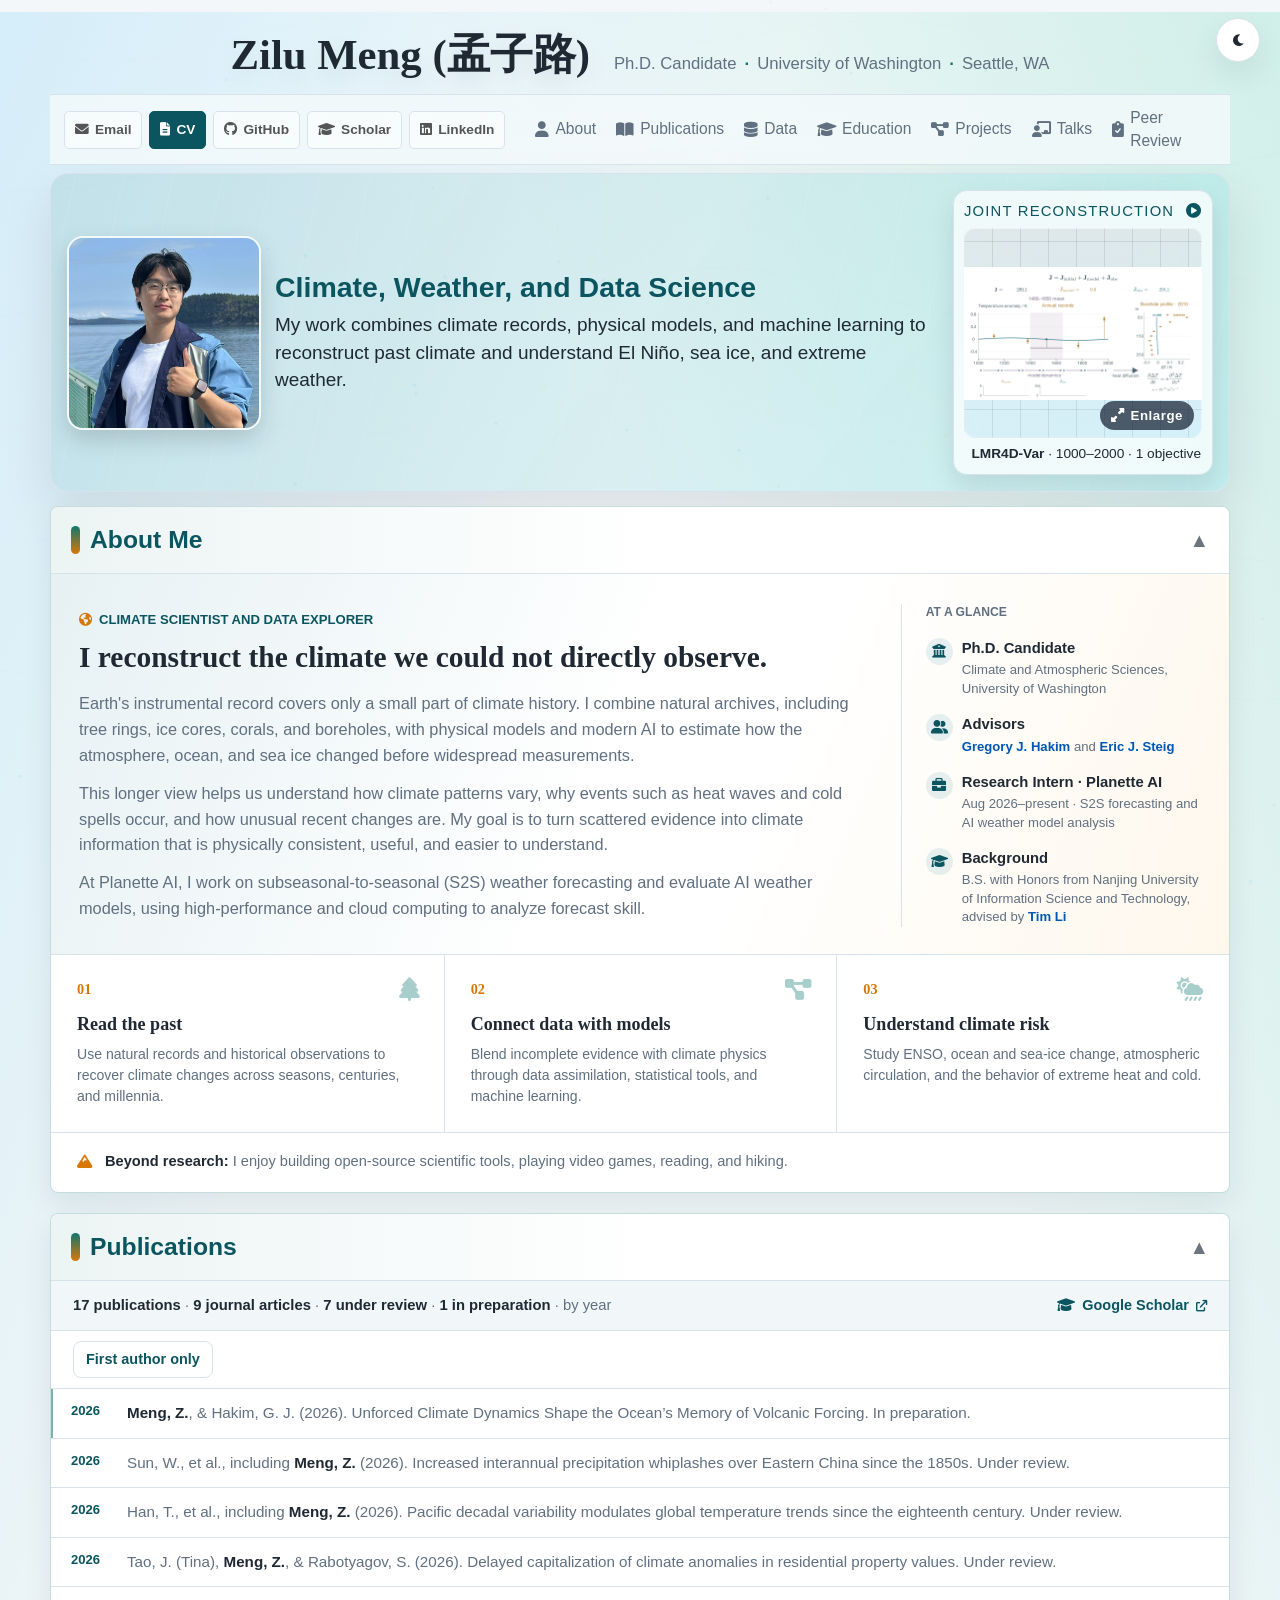
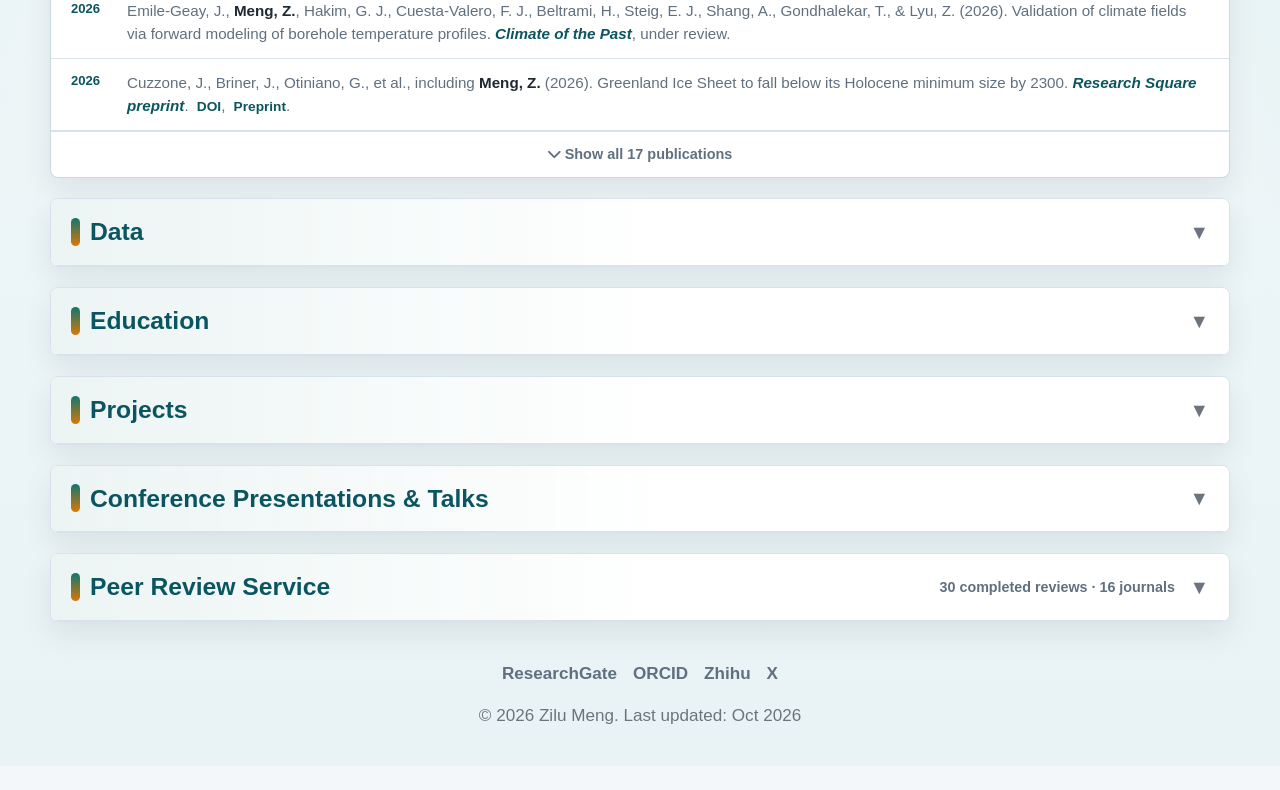
==== commit 0e70cebc: "Add Bilibili video card for npj CAS volcanic eruptions study" ====
--- a/index.html
+++ b/index.html
@@ -3113,6 +3113,14 @@
                         No evidence of statistically significant Eurasian winter warming or cooling caused by large eruptions over the last millennium.
                         <em data-page-node-id="FZ6FtSH6v6i6qGAiLv28Ym">npj Climate and Atmospheric Science</em>.
                         <a href="https://doi.org/10.1038/s41612-026-01535-0" target="_blank" data-page-node-id="DaoyDkLhume7NItpjeZNlW">https://doi.org/10.1038/s41612-026-01535-0</a>, <a href="./paper/s41612-026-01535-0_reference.pdf" target="_blank" rel="noopener">[PDF]</a>.
+                        <a class="pub-video-card" href="https://www.bilibili.com/video/BV166Wk6EEia" target="_blank" rel="noopener">
+                            <span class="pub-video-icon"><i class="fas fa-play-circle" aria-hidden="true"></i></span>
+                            <span class="pub-video-body">
+                                <span class="pub-video-title">Video on Bilibili</span>
+                                <span class="pub-video-desc">Video accompanying this study on Eurasian winter temperature responses to large volcanic eruptions.</span>
+                            </span>
+                            <i class="fas fa-arrow-up-right-from-square" aria-hidden="true"></i>
+                        </a>
                     </li>
                     <li data-status="journal" data-page-node-id="zWAMusrR6HqBJvSnhBJunL">
                         <strong data-page-node-id="6VABMHNRX2rGS474AV5DRn">Meng, Z.</strong>, Hakim, G. J., & Steig, E. J. (2025).
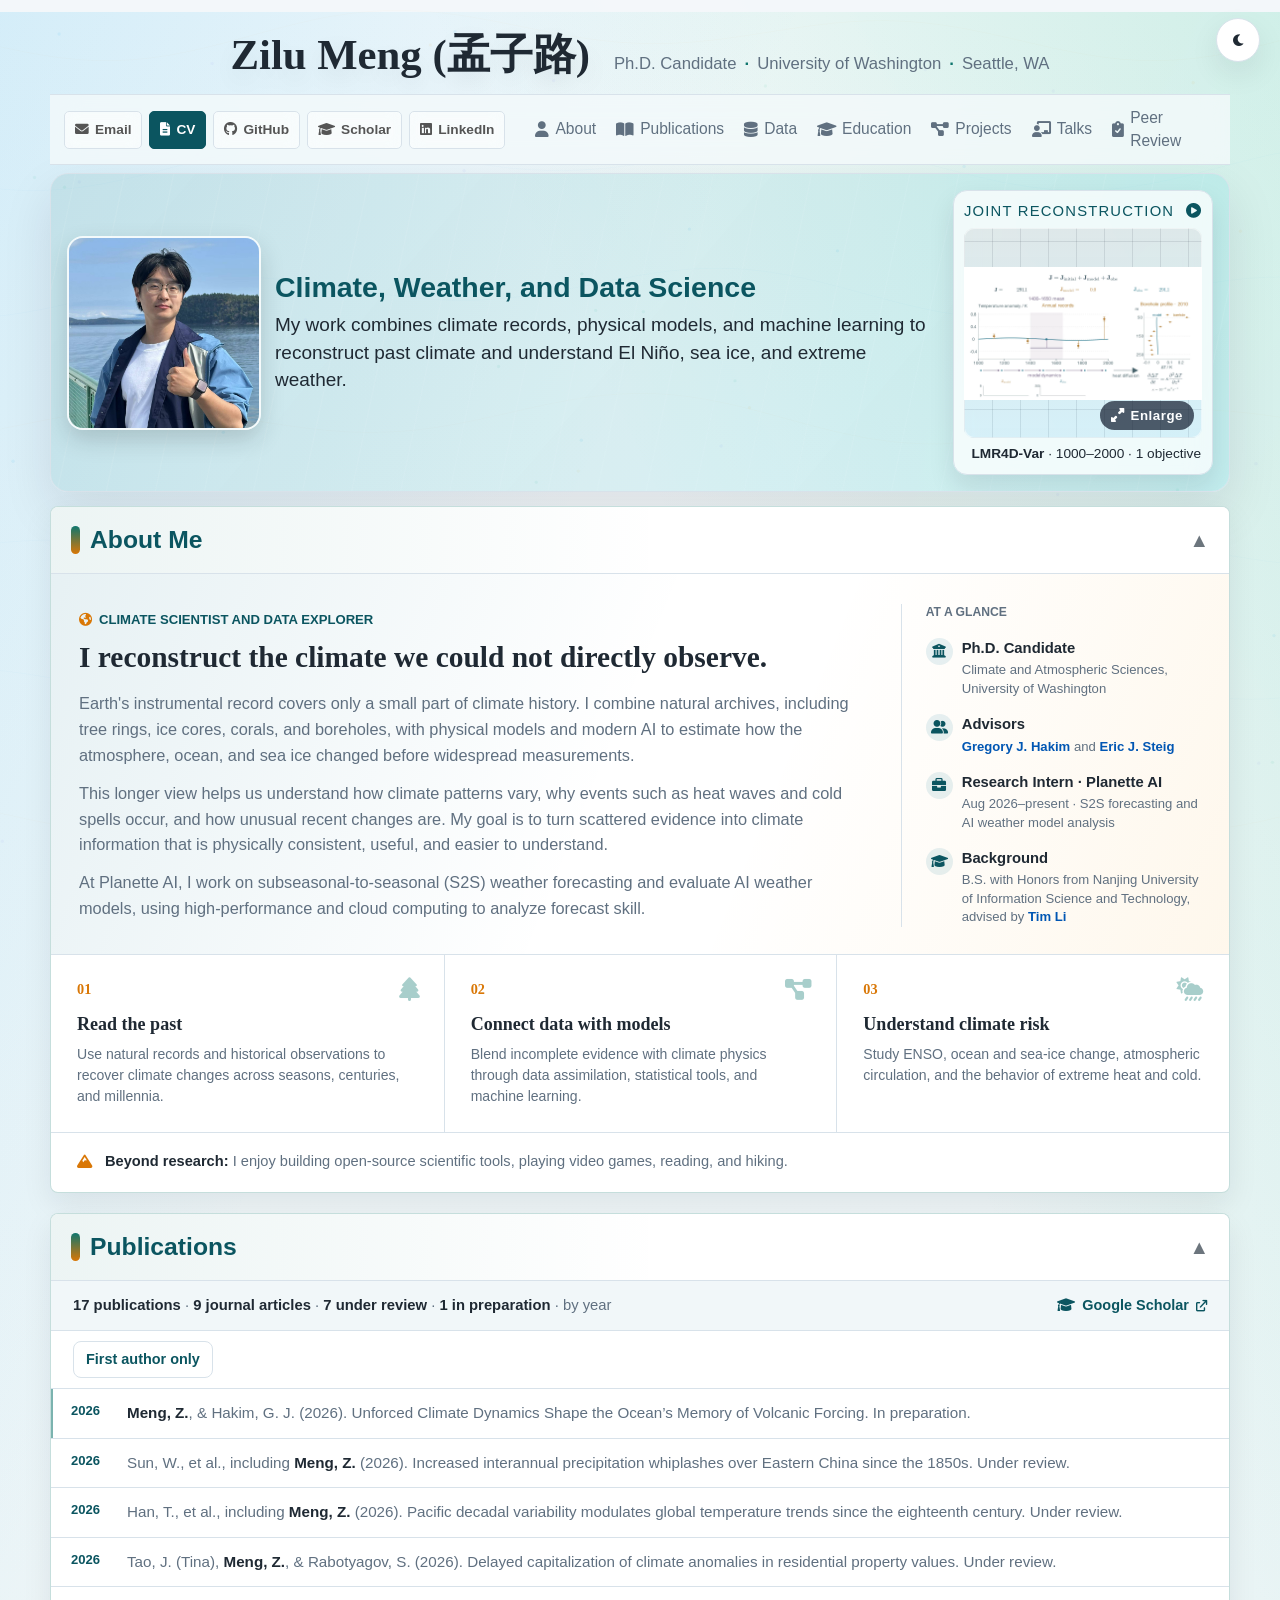
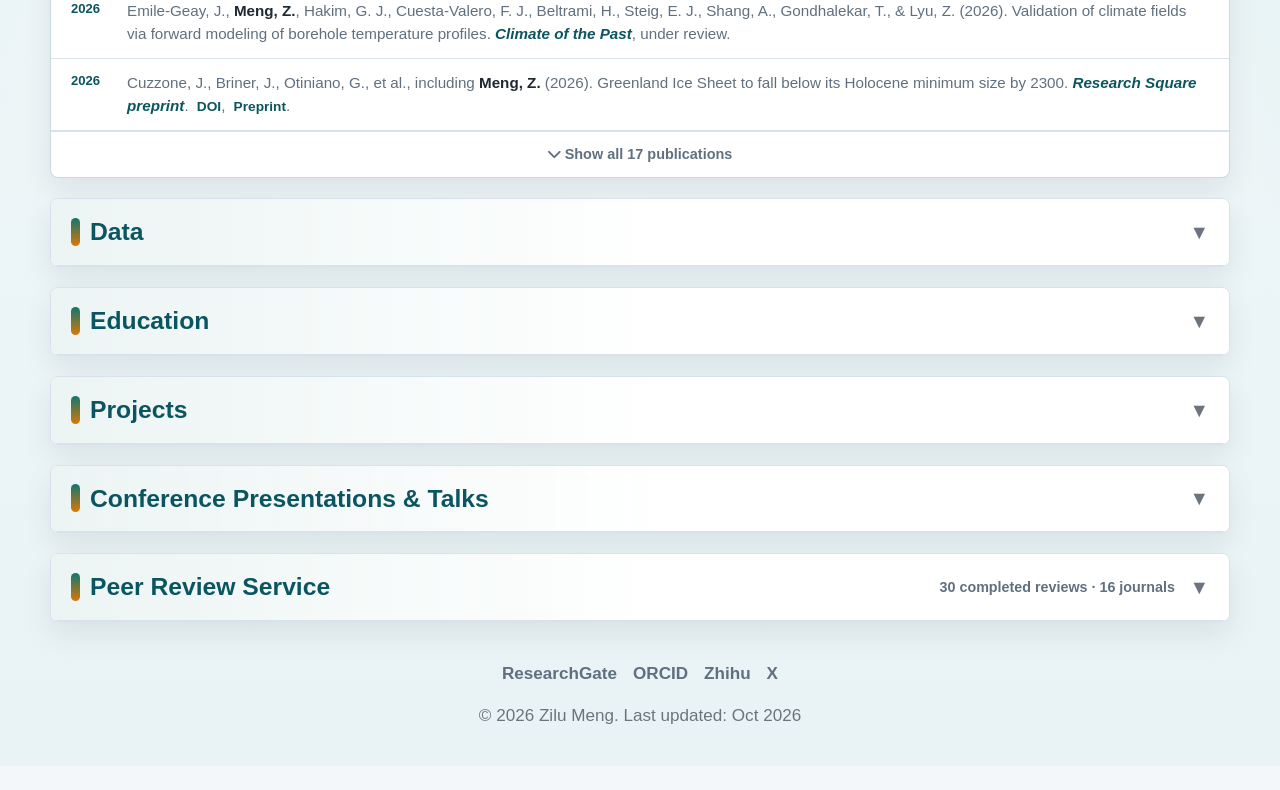
==== commit 55f845f1: "Display LMR Seasonal video as a publication video card" ====
--- a/index.html
+++ b/index.html
@@ -3132,13 +3132,20 @@
                         [<a href="./paper/clim-JCLI-D-25-0048.1-2.pdf" target="_blank" data-page-node-id="KtwJqSNHudXrhiu0t1WKjf">PDF</a>],
                         [<a href="./paper/LMR_Season-2.pdf" target="_blank" data-page-node-id="yI7zBwBvpOQI0k2cFa9Rpj">Supplementary Material</a>],
                         [<a href="https://atmos.uw.edu/~zilumeng/LMR_Seasonal/index.html" target="_blank" data-page-node-id="XPArU3SyNrJvDCQvnqc8r8">Data</a>],
-                        [<a href="https://github.com/ZiluM/LMR_Seasonal" target="_blank" data-page-node-id="b90AkPBNT0QhhlcbAjwziB">Code</a>],
-                        [<a href="https://www.bilibili.com/video/BV19tGNzQE3R" target="_blank" data-page-node-id="hHPmpJXLCc8d1fc1L2aiPt">Bilibili Video (Chinese)</a>].
+                        [<a href="https://github.com/ZiluM/LMR_Seasonal" target="_blank" data-page-node-id="b90AkPBNT0QhhlcbAjwziB">Code</a>].
                         <a class="pub-article-card" href="./lmr-seasonal/">
                             <span class="pub-article-icon"><i class="fas fa-layer-group" aria-hidden="true"></i></span>
                             <span class="pub-article-body">
                                 <span class="pub-article-title">Research Page · LMR Seasonal</span>
                                 <span class="pub-article-desc">Seasonal climate reconstruction for 800–2000 CE: key findings, figures, data specifications, a Python example, and citation.</span>
+                            </span>
+                            <i class="fas fa-arrow-up-right-from-square" aria-hidden="true"></i>
+                        </a>
+                        <a class="pub-video-card" href="https://www.bilibili.com/video/BV19tGNzQE3R" target="_blank" rel="noopener">
+                            <span class="pub-video-icon"><i class="fas fa-play-circle" aria-hidden="true"></i></span>
+                            <span class="pub-video-body">
+                                <span class="pub-video-title">Video in Chinese</span>
+                                <span class="pub-video-desc">Recorded talk on LMR Seasonal: coupled seasonal data assimilation of sea ice, ocean, and atmospheric dynamics over the last millennium.</span>
                             </span>
                             <i class="fas fa-arrow-up-right-from-square" aria-hidden="true"></i>
                         </a>
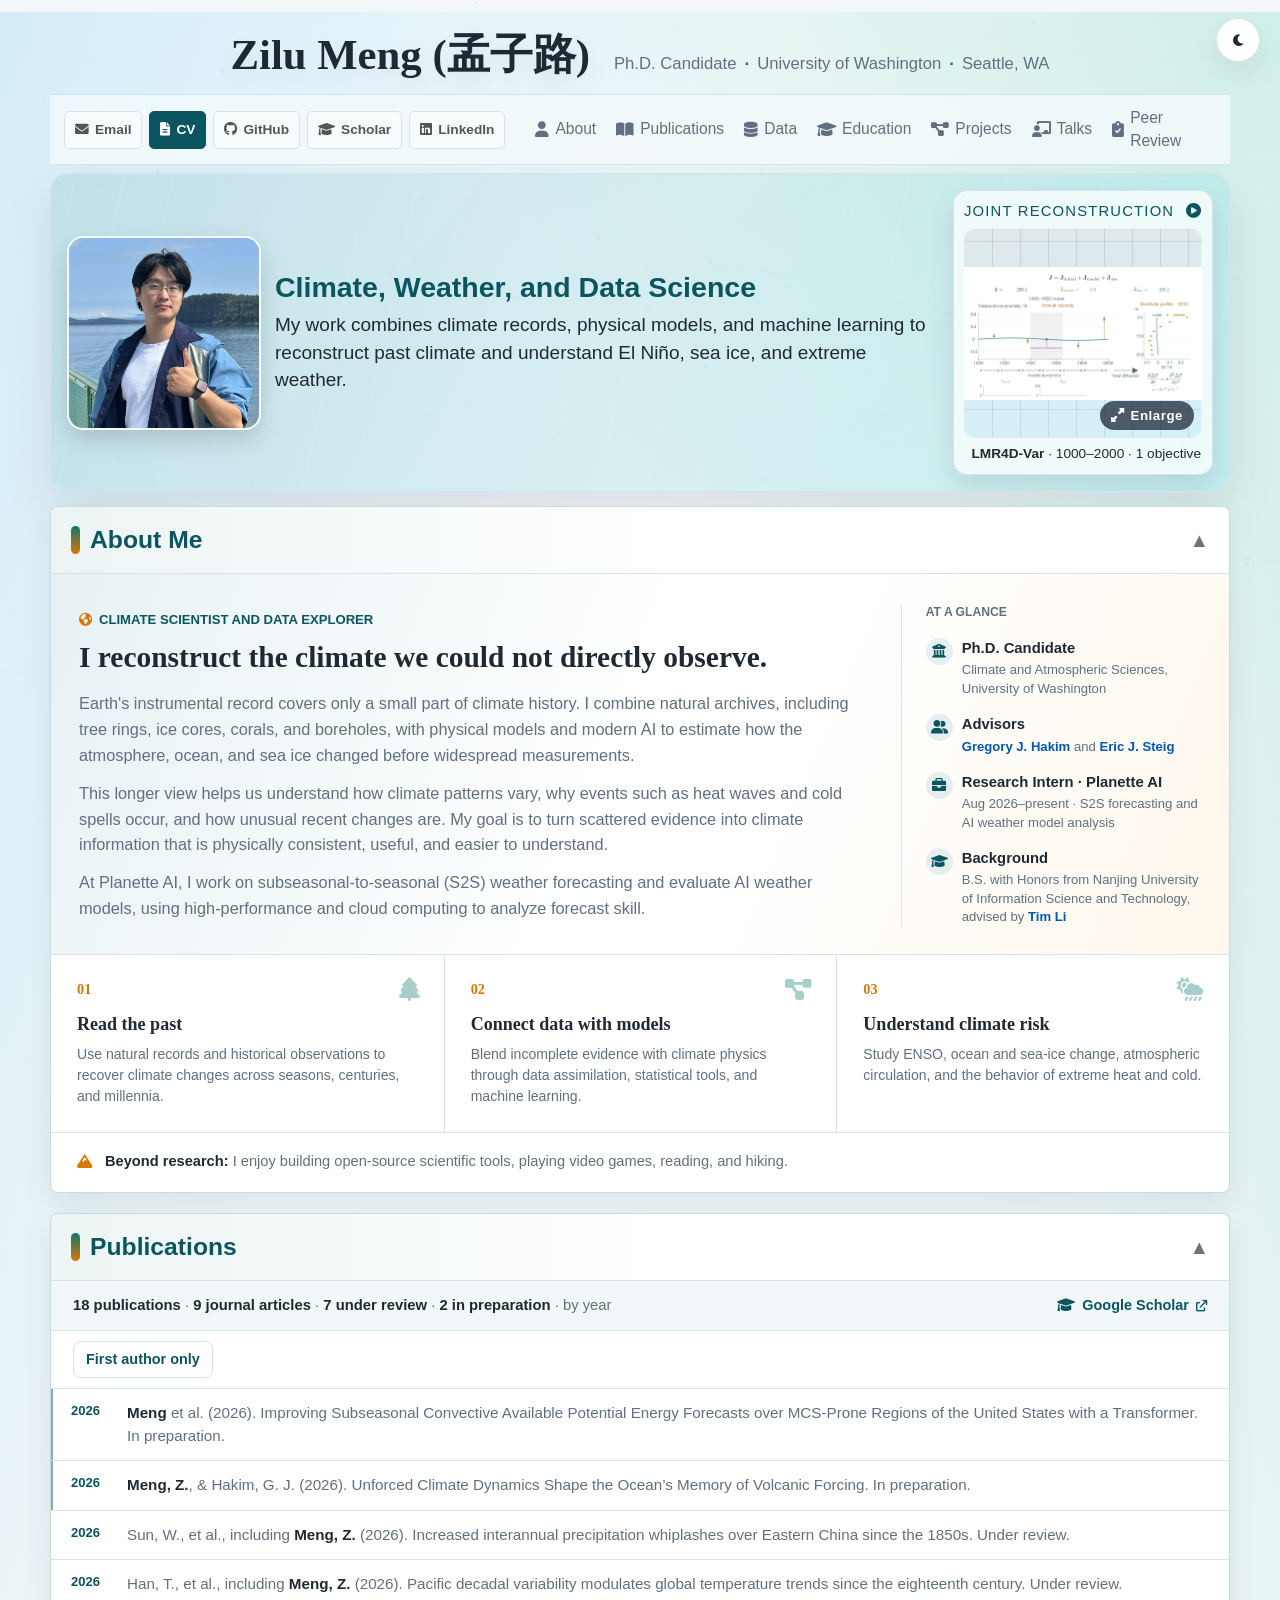
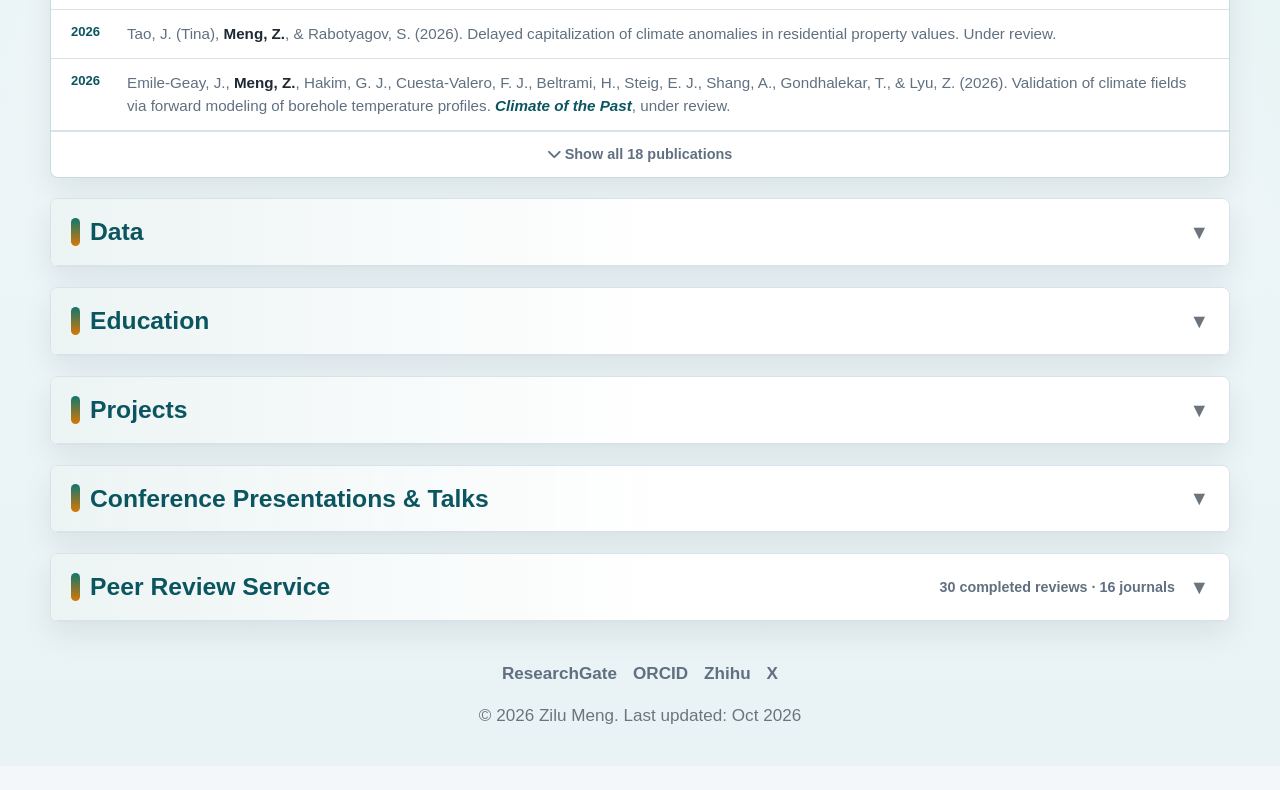
==== commit 4077204b: "Add in-preparation Transformer CAPE forecast manuscript" ====
--- a/index.html
+++ b/index.html
@@ -3023,7 +3023,7 @@
             <summary data-page-node-id="CAMbr8W4izOknhYrHDHuLd">Publications</summary>
             <div class="section publication-section" data-page-node-id="wGaSE2Bof95HJRldcgl7b6">
                 <div class="pub-overview" data-page-node-id="VyEQ82bFiRMz8zyk90UMWg">
-                    <p data-page-node-id="M29MNhboz9aGt9O3c7aDRH"><strong><span id="pub-total-count">17</span> publications</strong> &middot; <strong><span id="pub-article-count">9</span> journal articles</strong> &middot; <strong><span id="pub-review-count">7</span> under review</strong> &middot; <strong><span id="pub-prep-count">1</span> in preparation</strong> &middot; by year</p>
+                    <p data-page-node-id="M29MNhboz9aGt9O3c7aDRH"><strong><span id="pub-total-count">18</span> publications</strong> &middot; <strong><span id="pub-article-count">9</span> journal articles</strong> &middot; <strong><span id="pub-review-count">7</span> under review</strong> &middot; <strong><span id="pub-prep-count">2</span> in preparation</strong> &middot; by year</p>
                     <a class="pub-scholar-link" href="https://scholar.google.com/citations?user=s9Qn0d0AAAAJ&amp;hl=en" target="_blank" rel="noopener" aria-label="View all publications on Google Scholar" data-page-node-id="dcXMuqjplOnnVyAySZEFLv">
                         <i class="fas fa-graduation-cap" aria-hidden="true" data-page-node-id="dgfpSU4hSjrRVHDy6t8wd4"></i>
                         <span data-page-node-id="vxbJ5QHqdRR3trdQBId23r">Google Scholar</span>
@@ -3034,6 +3034,11 @@
                     <button class="pub-author-filter" id="pub-author-filter" type="button" aria-pressed="false" aria-controls="pub-list">First author only</button>
                 </div>
                 <ol id="pub-list" class="pub-list" data-page-node-id="5K7Ouq0D5qKckweiLDMg88">
+                    <li data-status="in-preparation">
+                        <strong>Meng</strong> et al. (2026).
+                        Improving Subseasonal Convective Available Potential Energy Forecasts over MCS-Prone Regions of the United States with a Transformer.
+                        In preparation.
+                    </li>
                     <li data-status="in-preparation">
                         <strong>Meng, Z.</strong>, &amp; Hakim, G. J. (2026).
                         Unforced Climate Dynamics Shape the Ocean’s Memory of Volcanic Forcing.
@@ -3917,7 +3922,7 @@
                 const text = li.textContent.replace(/\s+/g, ' ').trim();
                 const yearMatch = text.match(/\b(20\d{2})\b/);
                 li.dataset.year = yearMatch ? yearMatch[1] : '';
-                li.dataset.firstAuthor = text.startsWith('Meng, Z.') ? '1' : '0';
+                li.dataset.firstAuthor = (text.startsWith('Meng, Z.') || text.startsWith('Meng et al.')) ? '1' : '0';
                 li.classList.toggle('first-author', li.dataset.firstAuthor === '1');
 
                 li.querySelectorAll('a').forEach((link) => {
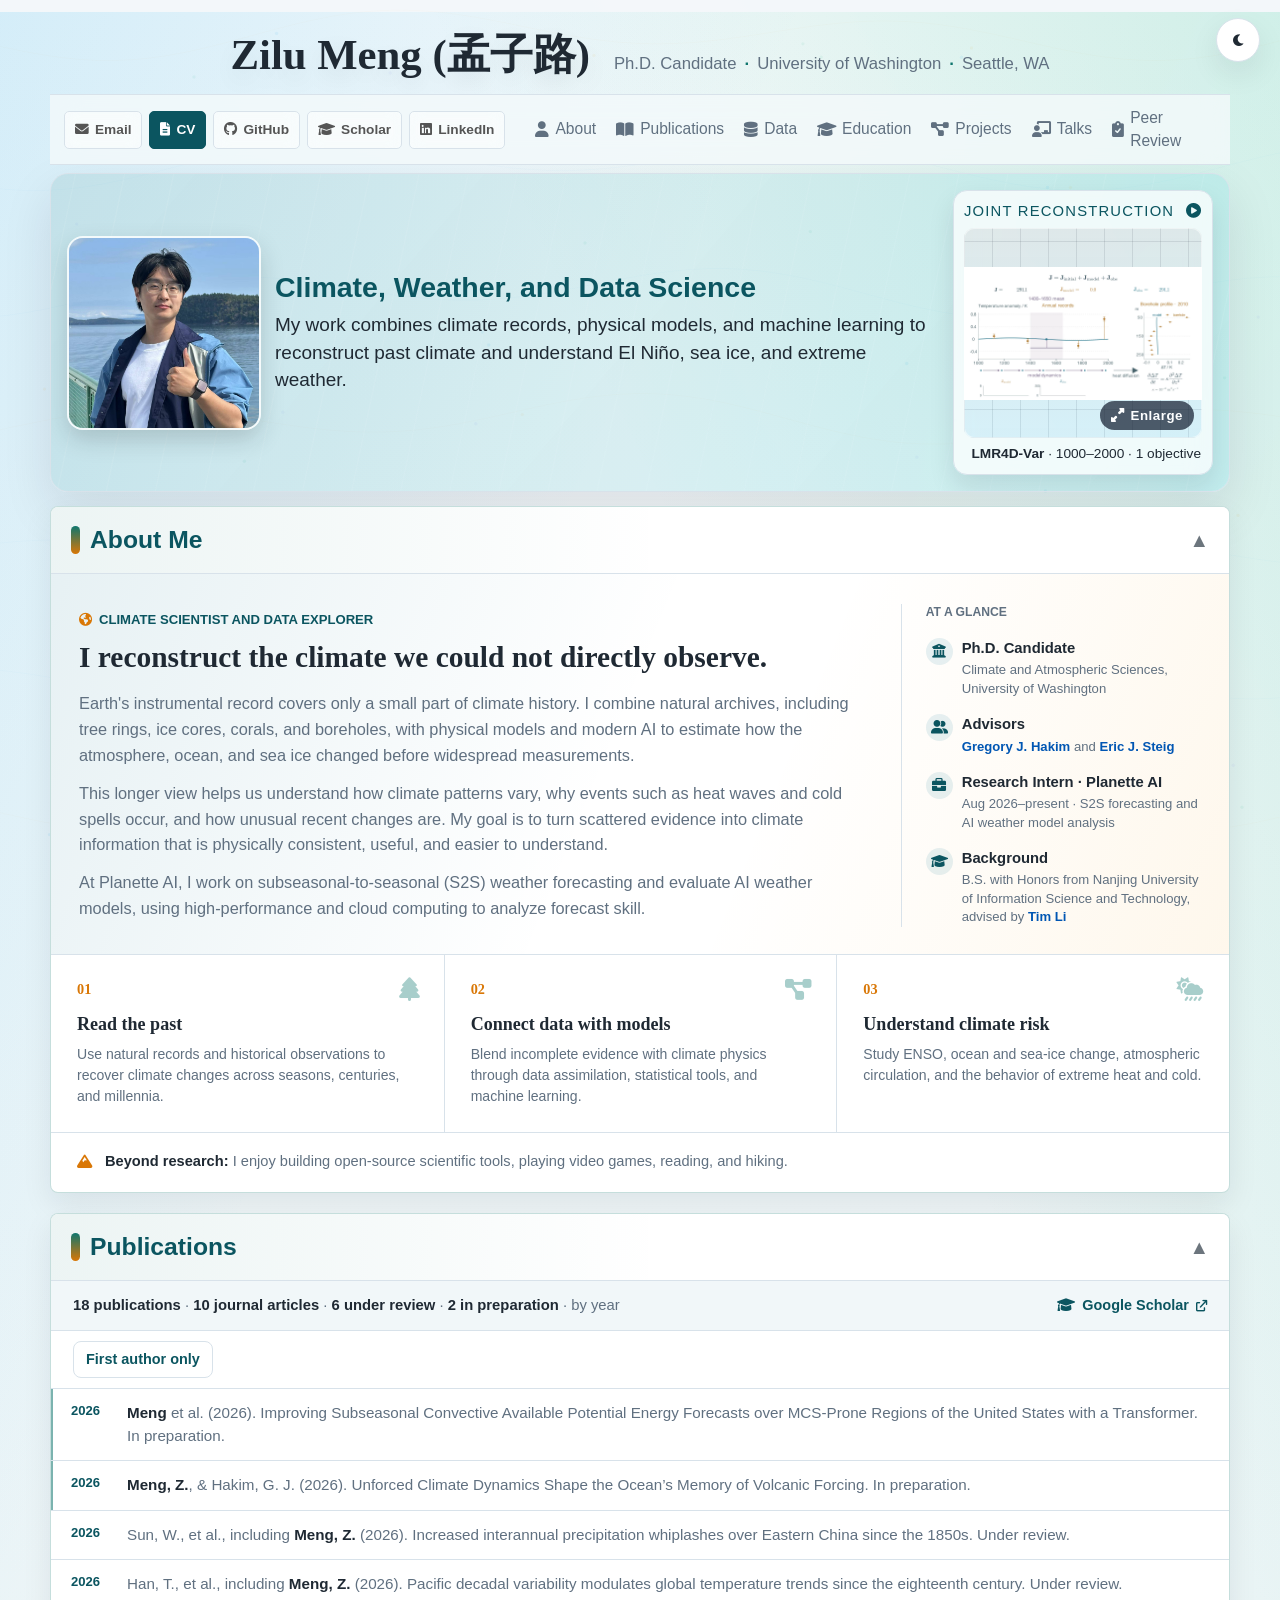
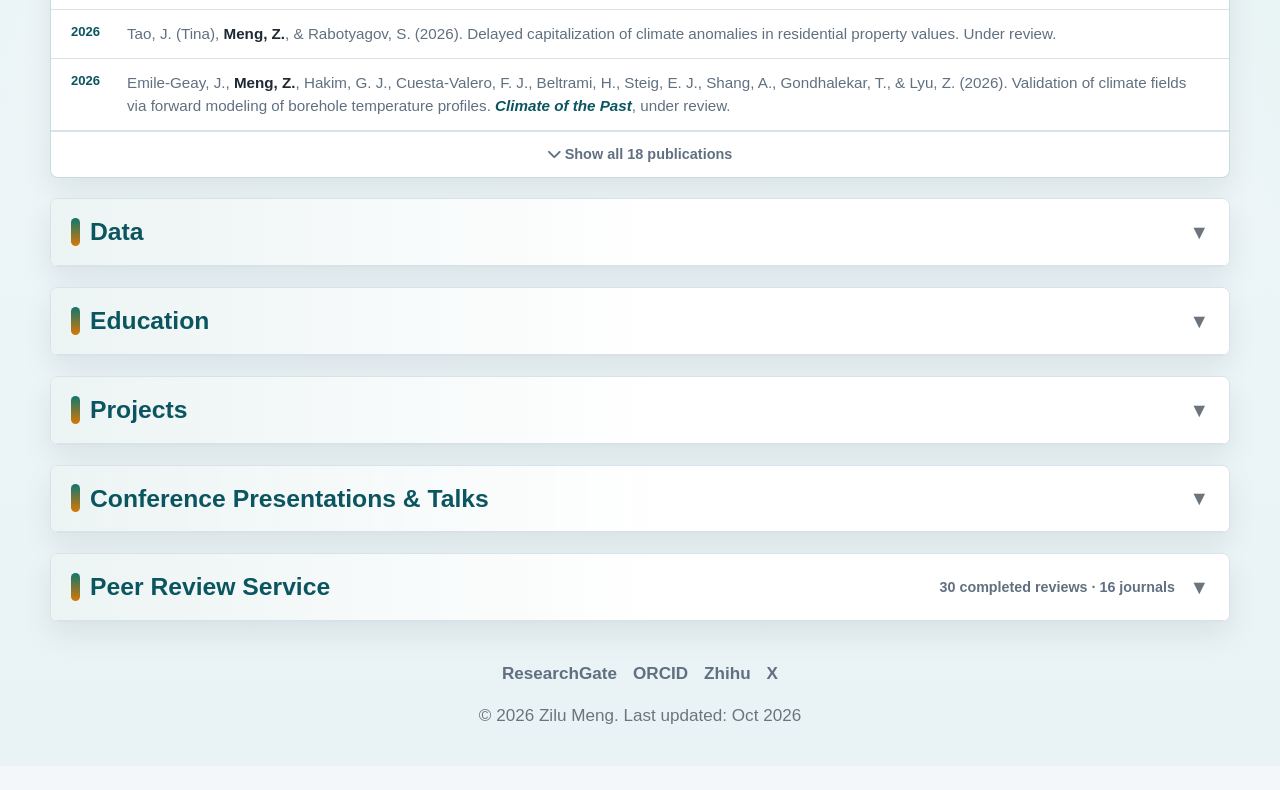
==== commit 290082af: "Mark Greenland Ice Sheet manuscript accepted at Nature Communications" ====
--- a/index.html
+++ b/index.html
@@ -3023,7 +3023,7 @@
             <summary data-page-node-id="CAMbr8W4izOknhYrHDHuLd">Publications</summary>
             <div class="section publication-section" data-page-node-id="wGaSE2Bof95HJRldcgl7b6">
                 <div class="pub-overview" data-page-node-id="VyEQ82bFiRMz8zyk90UMWg">
-                    <p data-page-node-id="M29MNhboz9aGt9O3c7aDRH"><strong><span id="pub-total-count">18</span> publications</strong> &middot; <strong><span id="pub-article-count">9</span> journal articles</strong> &middot; <strong><span id="pub-review-count">7</span> under review</strong> &middot; <strong><span id="pub-prep-count">2</span> in preparation</strong> &middot; by year</p>
+                    <p data-page-node-id="M29MNhboz9aGt9O3c7aDRH"><strong><span id="pub-total-count">18</span> publications</strong> &middot; <strong><span id="pub-article-count">10</span> journal articles</strong> &middot; <strong><span id="pub-review-count">6</span> under review</strong> &middot; <strong><span id="pub-prep-count">2</span> in preparation</strong> &middot; by year</p>
                     <a class="pub-scholar-link" href="https://scholar.google.com/citations?user=s9Qn0d0AAAAJ&amp;hl=en" target="_blank" rel="noopener" aria-label="View all publications on Google Scholar" data-page-node-id="dcXMuqjplOnnVyAySZEFLv">
                         <i class="fas fa-graduation-cap" aria-hidden="true" data-page-node-id="dgfpSU4hSjrRVHDy6t8wd4"></i>
                         <span data-page-node-id="vxbJ5QHqdRR3trdQBId23r">Google Scholar</span>
@@ -3064,10 +3064,10 @@
                         Validation of climate fields via forward modeling of borehole temperature profiles.
                         <em>Climate of the Past</em>, under review.
                     </li>
-                    <li data-status="preprint" data-page-node-id="CVycOqpc1F01s9MWEDj3FB">
+                    <li data-status="journal" data-page-node-id="CVycOqpc1F01s9MWEDj3FB">
                         Cuzzone, J., Briner, J., Otiniano, G., et al., including <strong data-page-node-id="3ArCo7qzaSqJGLBOQFIvFl">Meng, Z.</strong> (2026).
                         Greenland Ice Sheet to fall below its Holocene minimum size by 2300.
-                        <em data-page-node-id="Vh1xfIFliYNLdHyM2ERVjV">Research Square preprint</em>.
+                        <em data-page-node-id="Vh1xfIFliYNLdHyM2ERVjV">Nature Communications</em>, accepted.
                         <a href="https://doi.org/10.21203/rs.3.rs-9962320/v1" target="_blank" data-page-node-id="IWyfXFZf9EkPi0TcYiyK63">https://doi.org/10.21203/rs.3.rs-9962320/v1</a>,
                         <a href="https://www.researchsquare.com/article/rs-9962320/v1" target="_blank" data-page-node-id="nuAb9MgiUFlc92o8Mq6OWS">Research Square</a>.
                     </li>
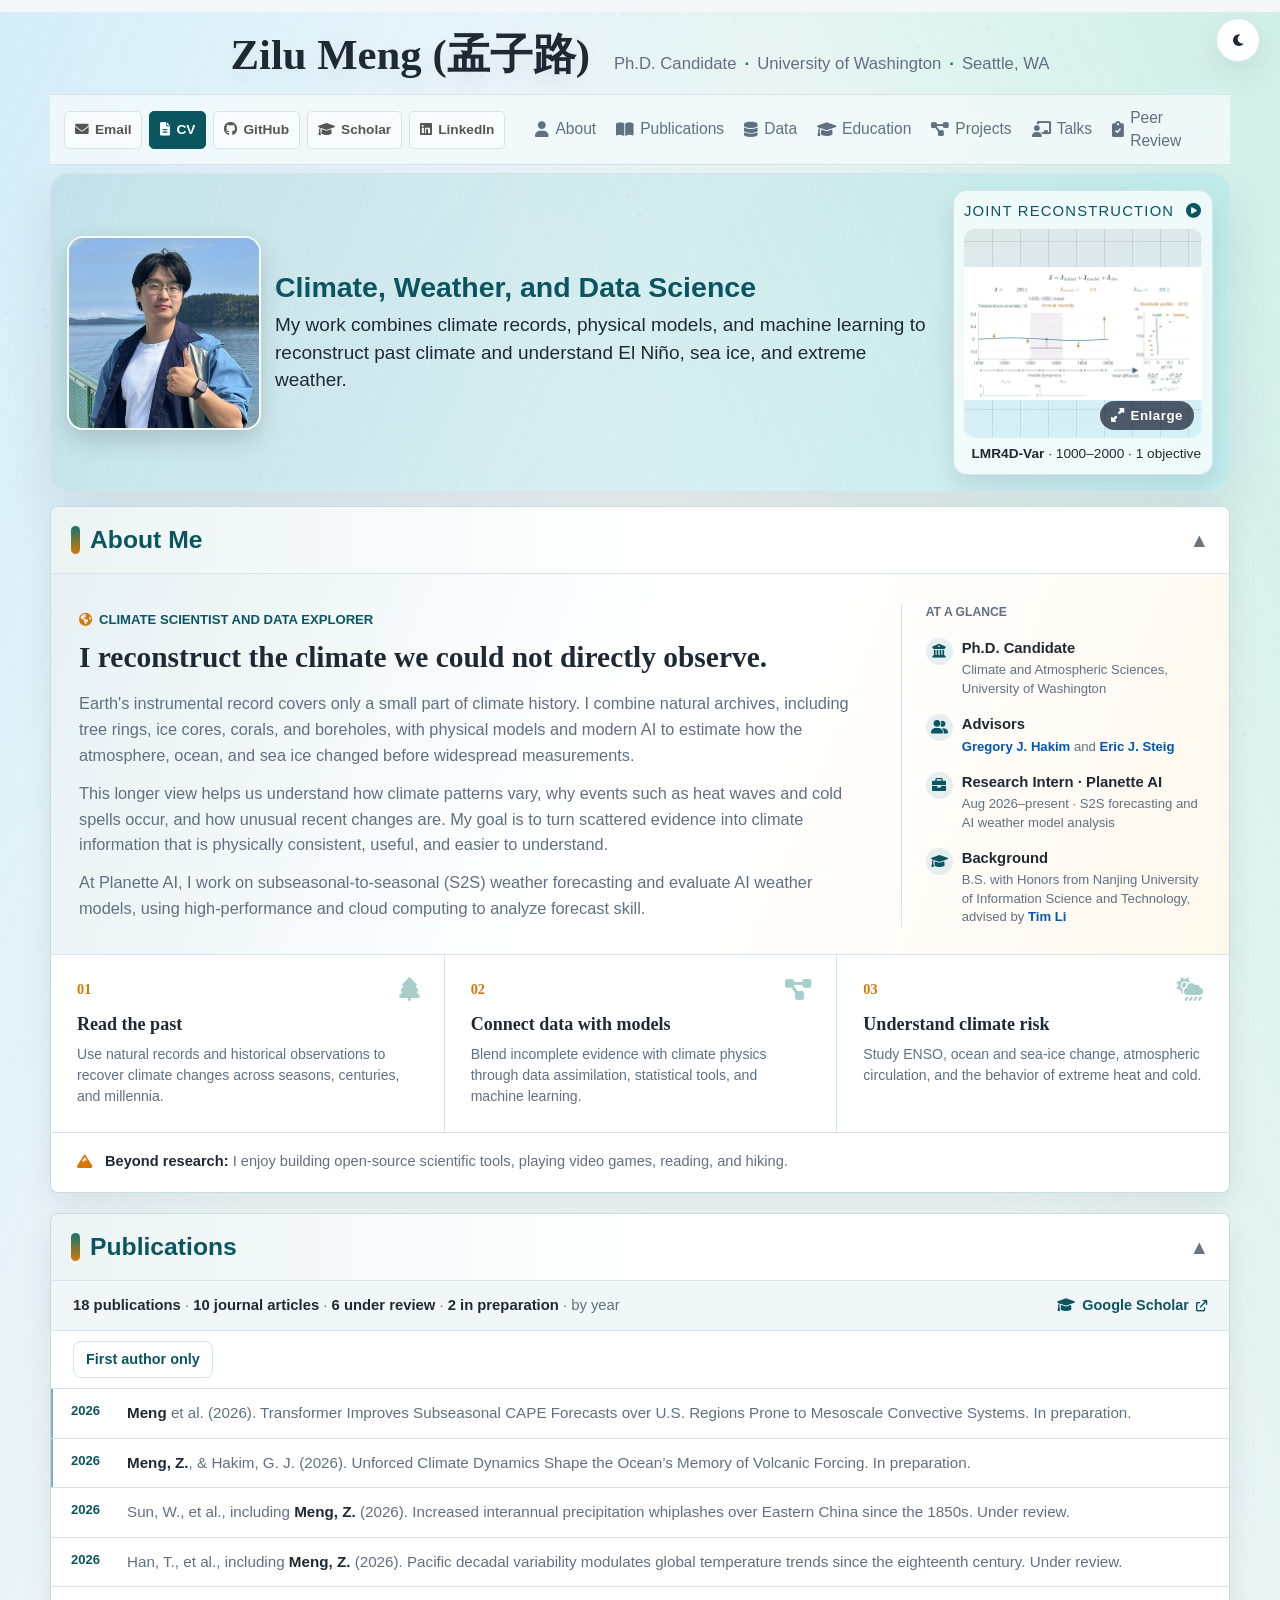
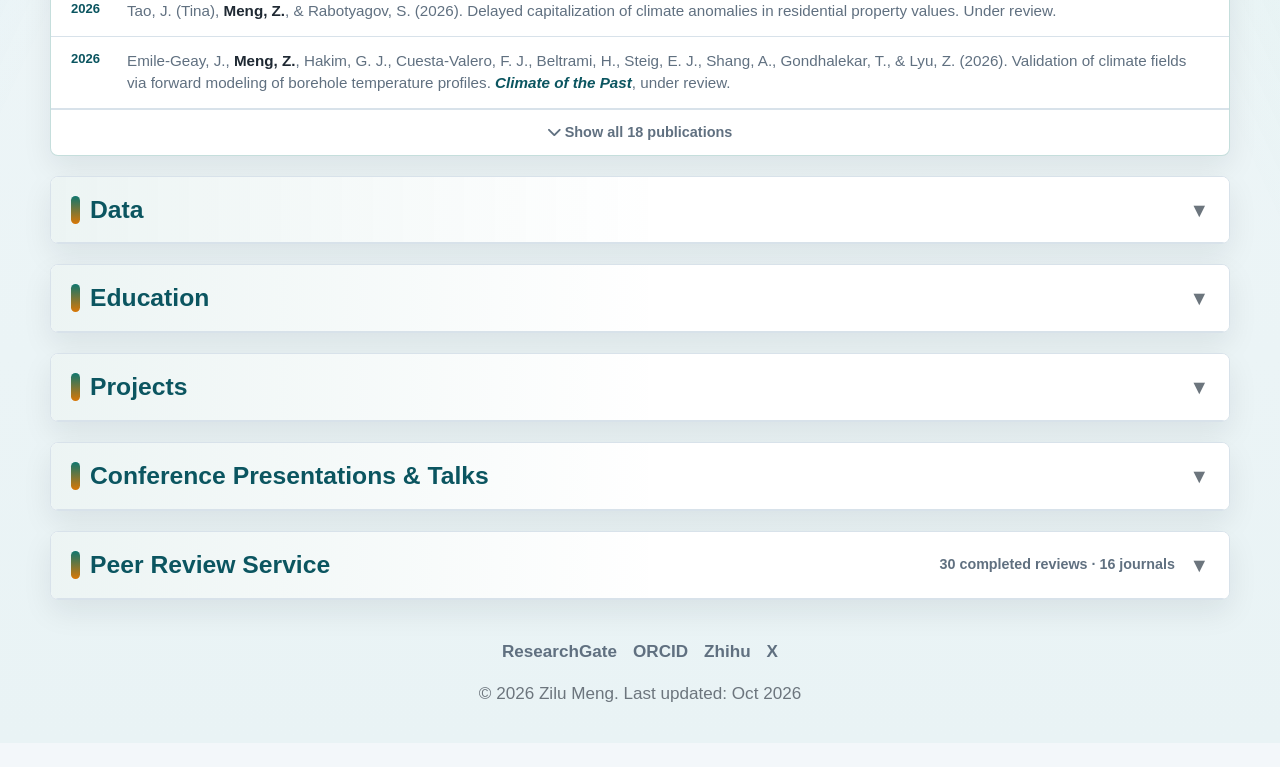
==== commit a8127e73: "Update Transformer subseasonal CAPE manuscript title" ====
--- a/index.html
+++ b/index.html
@@ -3036,7 +3036,7 @@
                 <ol id="pub-list" class="pub-list" data-page-node-id="5K7Ouq0D5qKckweiLDMg88">
                     <li data-status="in-preparation">
                         <strong>Meng</strong> et al. (2026).
-                        Improving Subseasonal Convective Available Potential Energy Forecasts over MCS-Prone Regions of the United States with a Transformer.
+                        Transformer Improves Subseasonal CAPE Forecasts over U.S. Regions Prone to Mesoscale Convective Systems.
                         In preparation.
                     </li>
                     <li data-status="in-preparation">
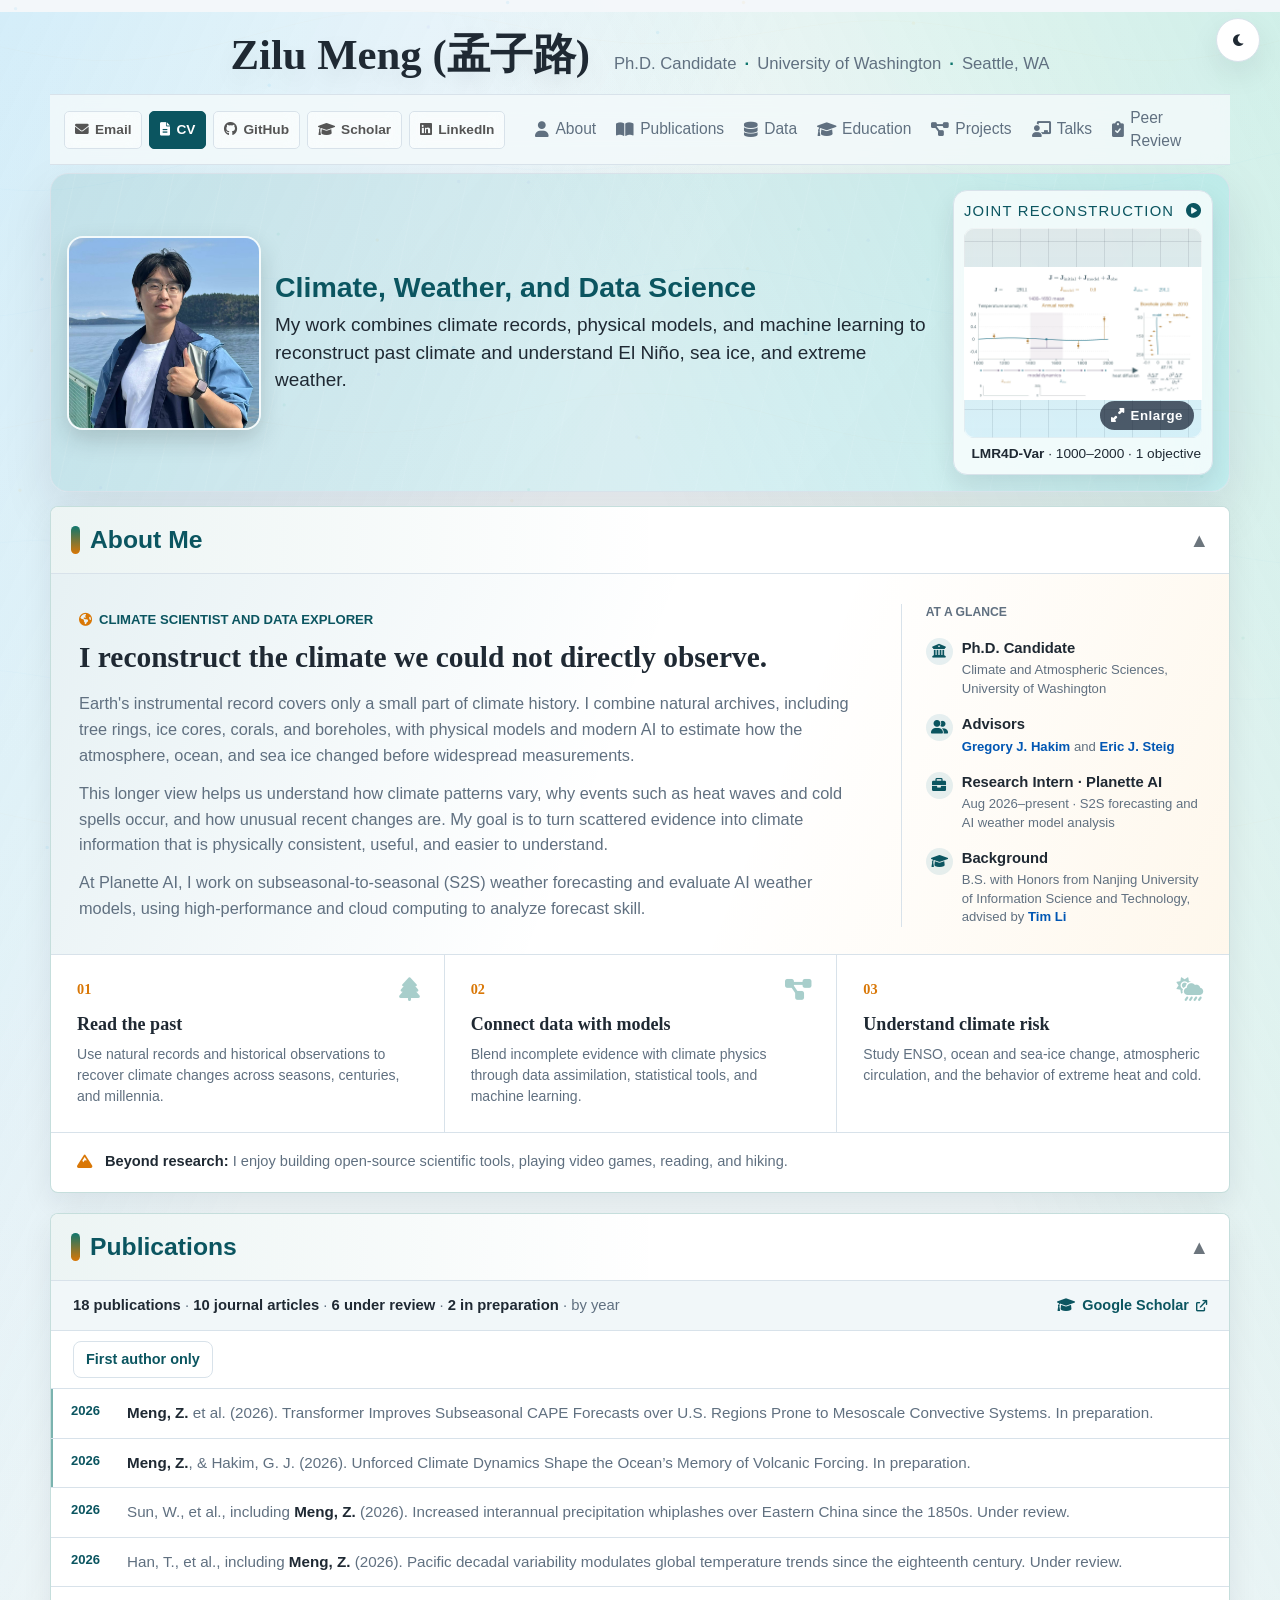
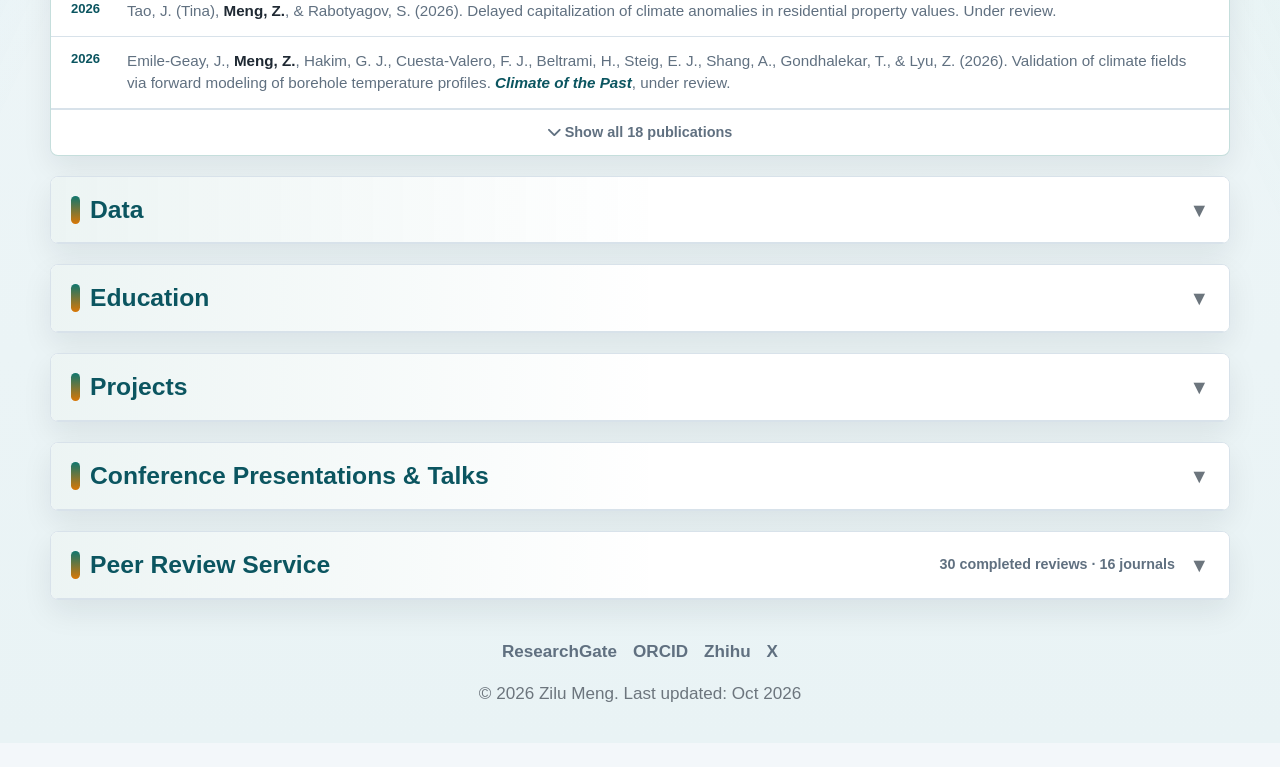
==== commit 47ff4717: "Include author initial in Transformer manuscript citation" ====
--- a/index.html
+++ b/index.html
@@ -3035,7 +3035,7 @@
                 </div>
                 <ol id="pub-list" class="pub-list" data-page-node-id="5K7Ouq0D5qKckweiLDMg88">
                     <li data-status="in-preparation">
-                        <strong>Meng</strong> et al. (2026).
+                        <strong>Meng, Z.</strong> et al. (2026).
                         Transformer Improves Subseasonal CAPE Forecasts over U.S. Regions Prone to Mesoscale Convective Systems.
                         In preparation.
                     </li>
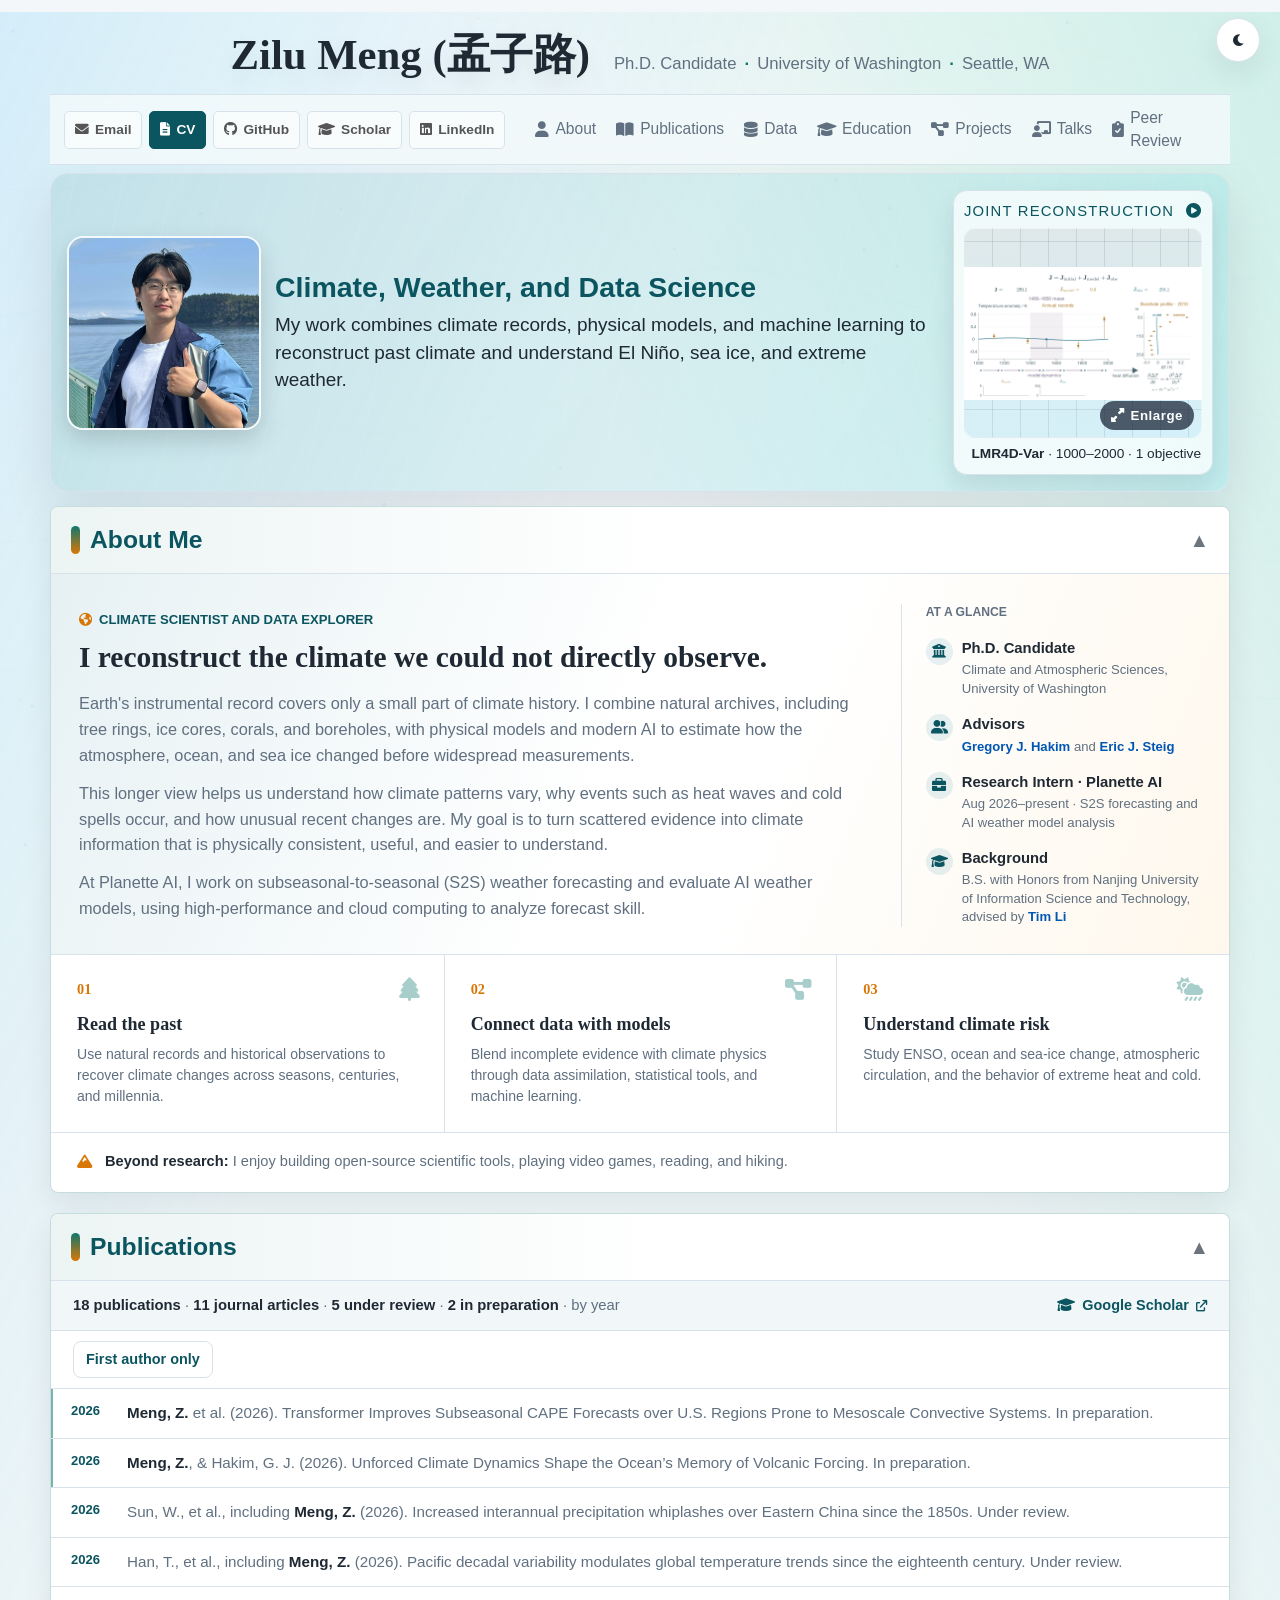
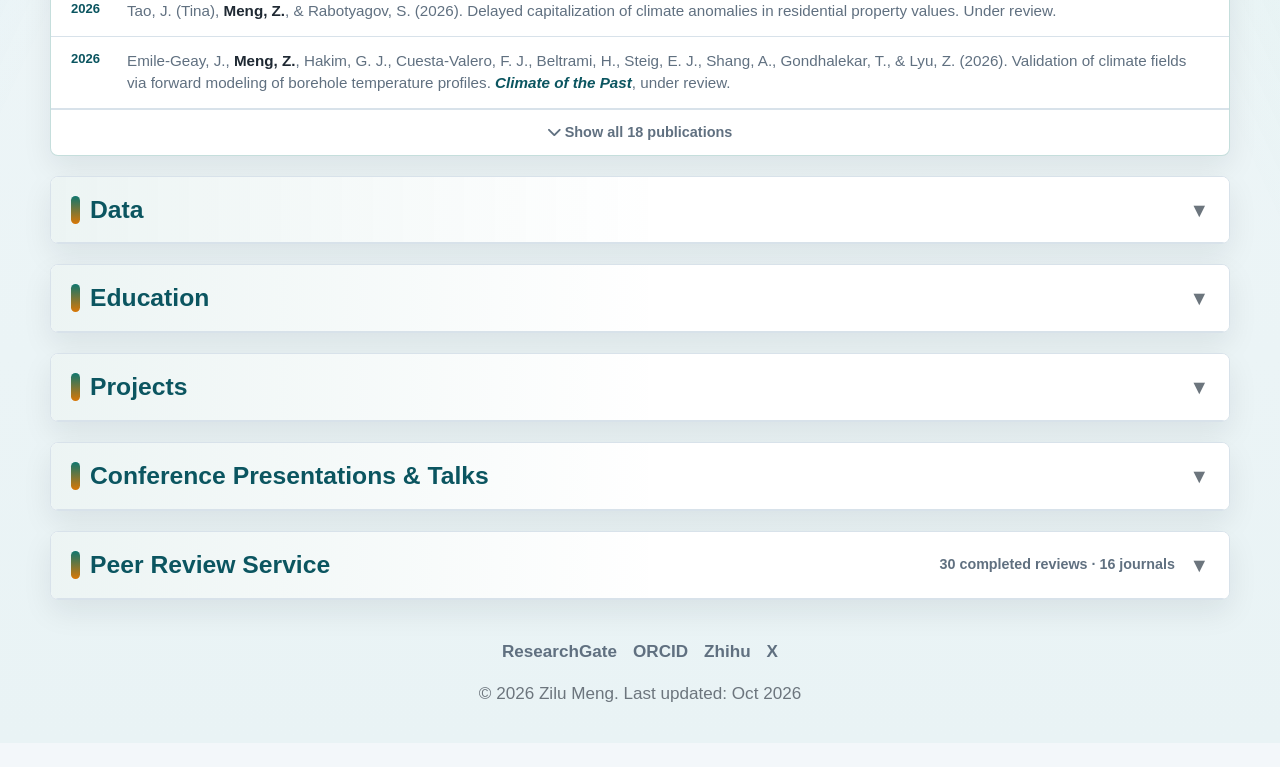
==== commit 189954d1: "Mark LMR4D-Var accepted in AGU Advances" ====
--- a/index.html
+++ b/index.html
@@ -3023,7 +3023,7 @@
             <summary data-page-node-id="CAMbr8W4izOknhYrHDHuLd">Publications</summary>
             <div class="section publication-section" data-page-node-id="wGaSE2Bof95HJRldcgl7b6">
                 <div class="pub-overview" data-page-node-id="VyEQ82bFiRMz8zyk90UMWg">
-                    <p data-page-node-id="M29MNhboz9aGt9O3c7aDRH"><strong><span id="pub-total-count">18</span> publications</strong> &middot; <strong><span id="pub-article-count">10</span> journal articles</strong> &middot; <strong><span id="pub-review-count">6</span> under review</strong> &middot; <strong><span id="pub-prep-count">2</span> in preparation</strong> &middot; by year</p>
+                    <p data-page-node-id="M29MNhboz9aGt9O3c7aDRH"><strong><span id="pub-total-count">18</span> publications</strong> &middot; <strong><span id="pub-article-count">11</span> journal articles</strong> &middot; <strong><span id="pub-review-count">5</span> under review</strong> &middot; <strong><span id="pub-prep-count">2</span> in preparation</strong> &middot; by year</p>
                     <a class="pub-scholar-link" href="https://scholar.google.com/citations?user=s9Qn0d0AAAAJ&amp;hl=en" target="_blank" rel="noopener" aria-label="View all publications on Google Scholar" data-page-node-id="dcXMuqjplOnnVyAySZEFLv">
                         <i class="fas fa-graduation-cap" aria-hidden="true" data-page-node-id="dgfpSU4hSjrRVHDy6t8wd4"></i>
                         <span data-page-node-id="vxbJ5QHqdRR3trdQBId23r">Google Scholar</span>
@@ -3071,9 +3071,10 @@
                         <a href="https://doi.org/10.21203/rs.3.rs-9962320/v1" target="_blank" data-page-node-id="IWyfXFZf9EkPi0TcYiyK63">https://doi.org/10.21203/rs.3.rs-9962320/v1</a>,
                         <a href="https://www.researchsquare.com/article/rs-9962320/v1" target="_blank" data-page-node-id="nuAb9MgiUFlc92o8Mq6OWS">Research Square</a>.
                     </li>
-                    <li data-status="preprint" data-page-node-id="EJzaJg4hmdGjki0rhJft5D">
+                    <li data-status="journal" data-page-node-id="EJzaJg4hmdGjki0rhJft5D">
                         <strong data-page-node-id="X3mlG2y7vxRHcdNcsFd8Aj">Meng, Z.</strong>, Hakim, G. J., Emile-Geay, J., Gondhalekar, T., & Steig, E. J. (2026).
                         Coupled multiscale paleoclimate reconstruction with four-dimensional variational data assimilation.
+                        <em>AGU Advances</em>, accepted.
                         <a href="https://arxiv.org/abs/2608.19469" target="_blank" data-page-node-id="U5pprF7M9DbAQipcoBgiEw">arXiv:2608.19469</a>.
                         <a class="pub-article-card" href="./lmr-four-d/">
                             <span class="pub-article-icon"><i class="fas fa-layer-group" aria-hidden="true"></i></span>
